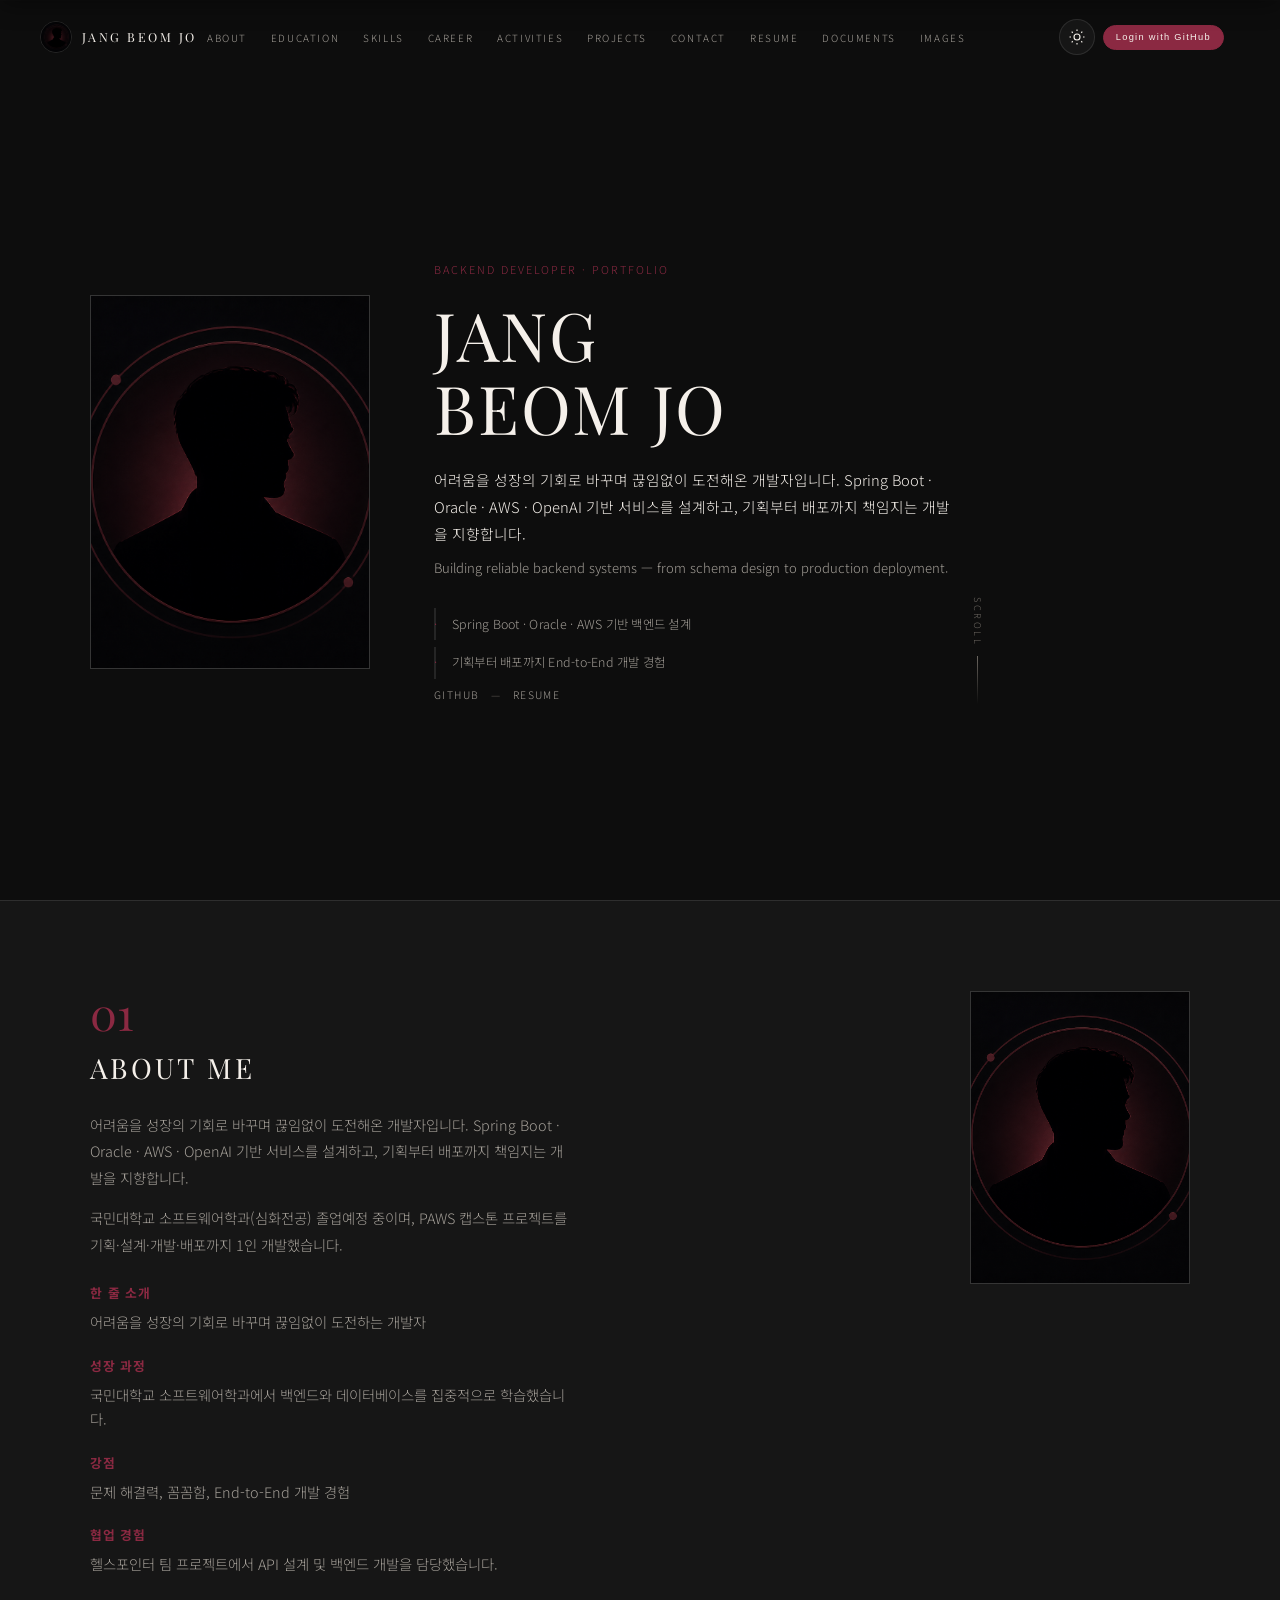
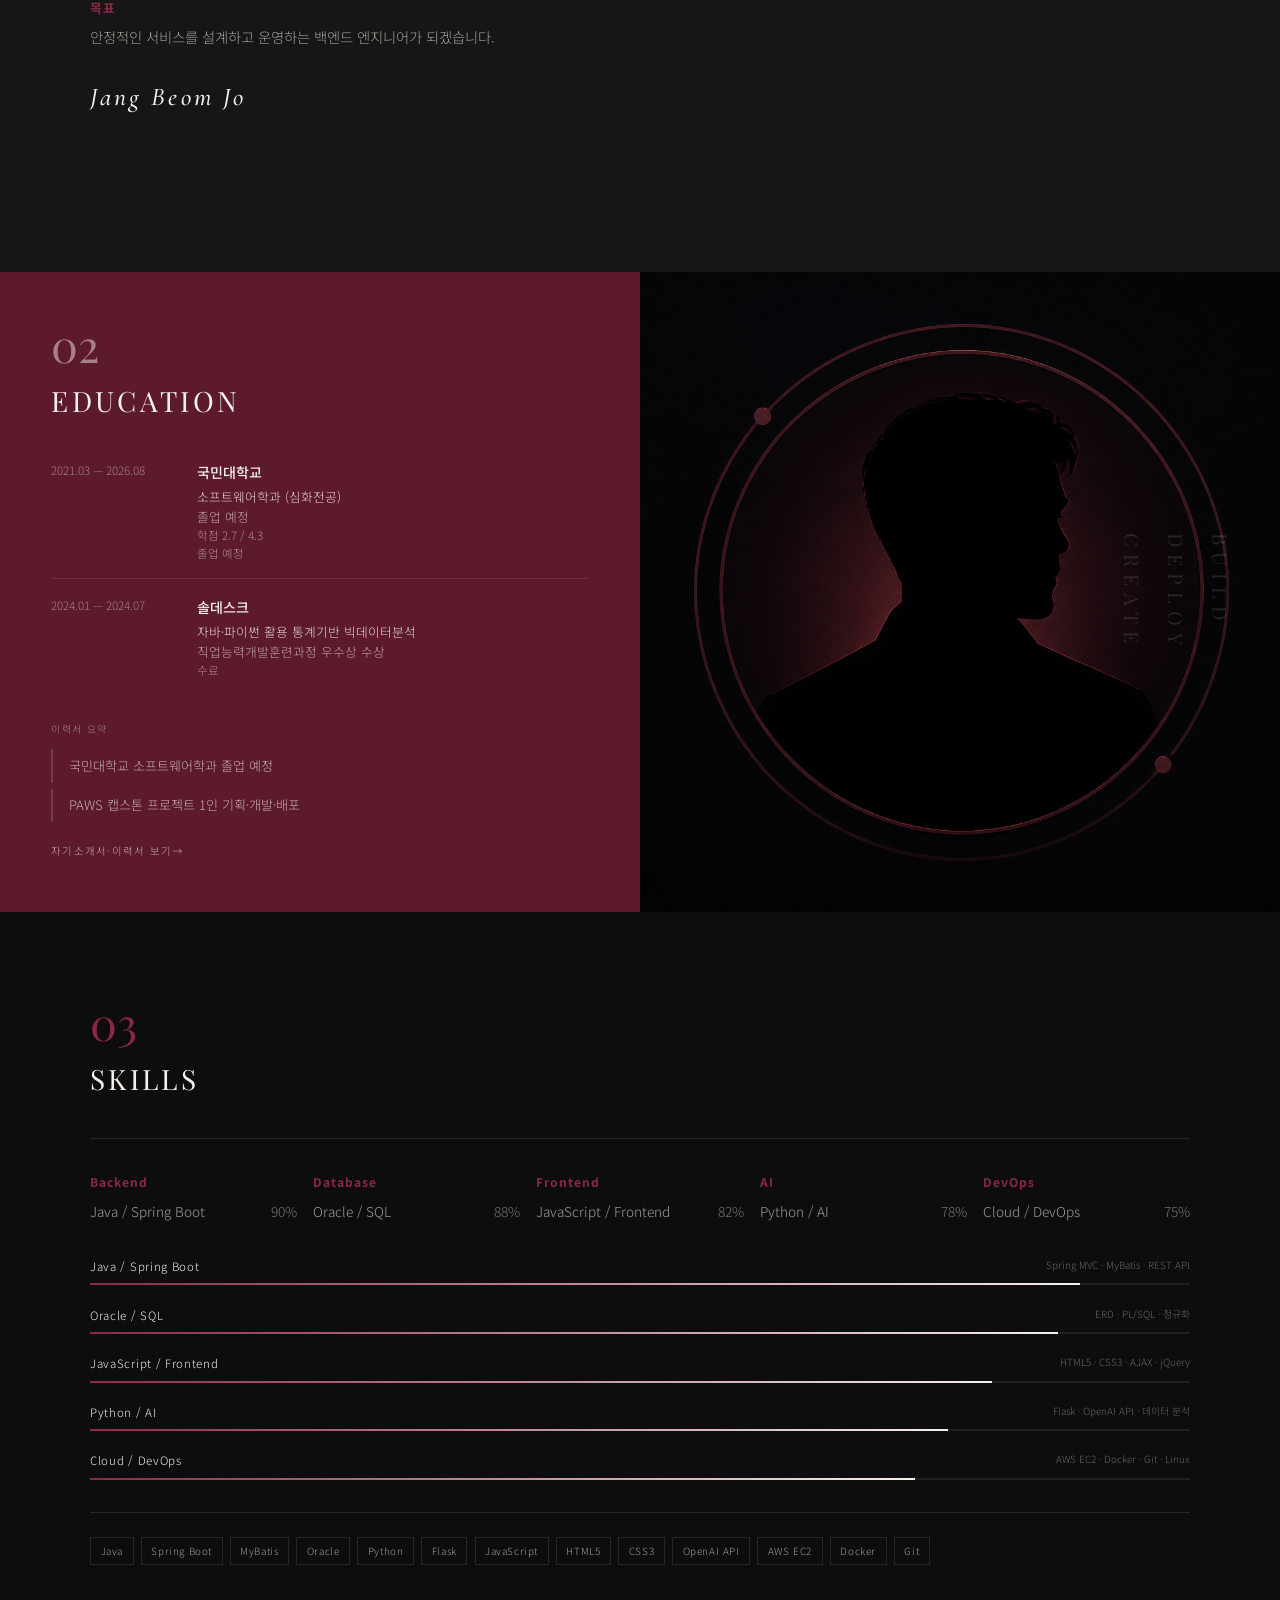
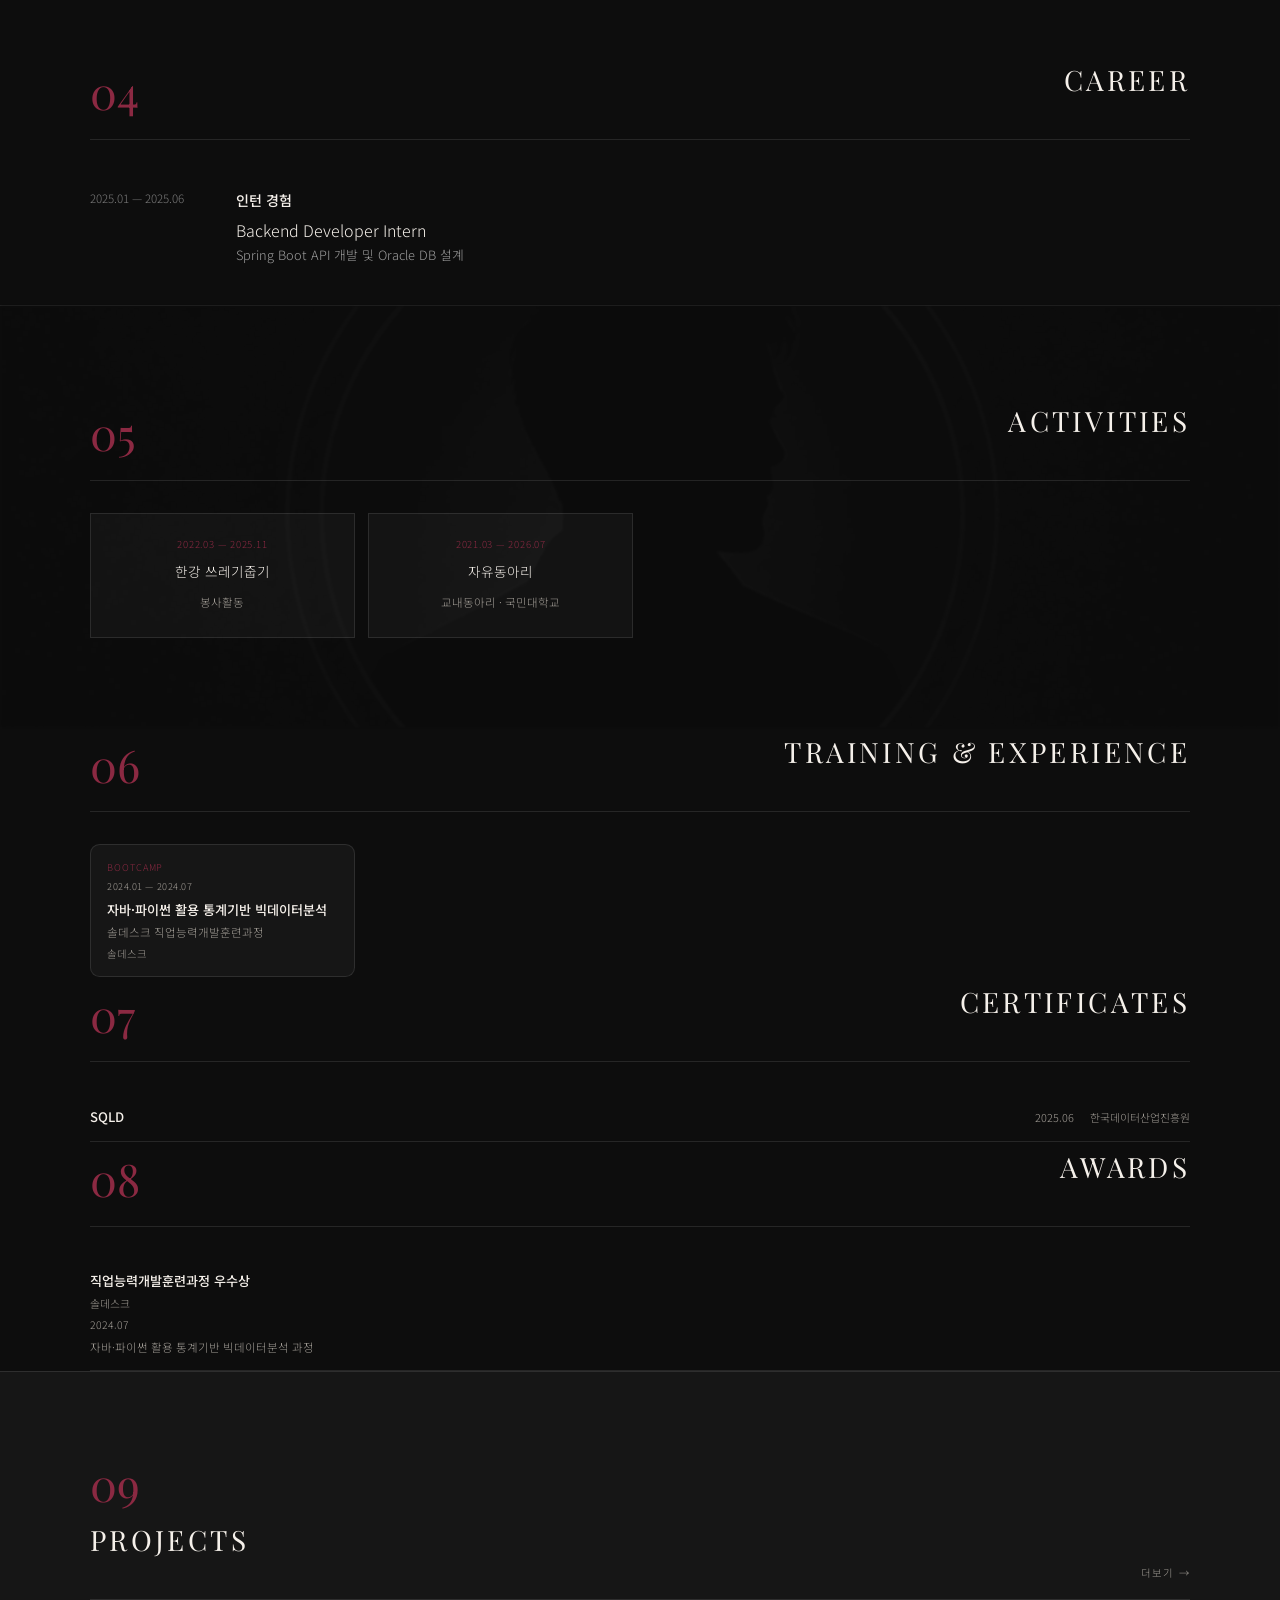
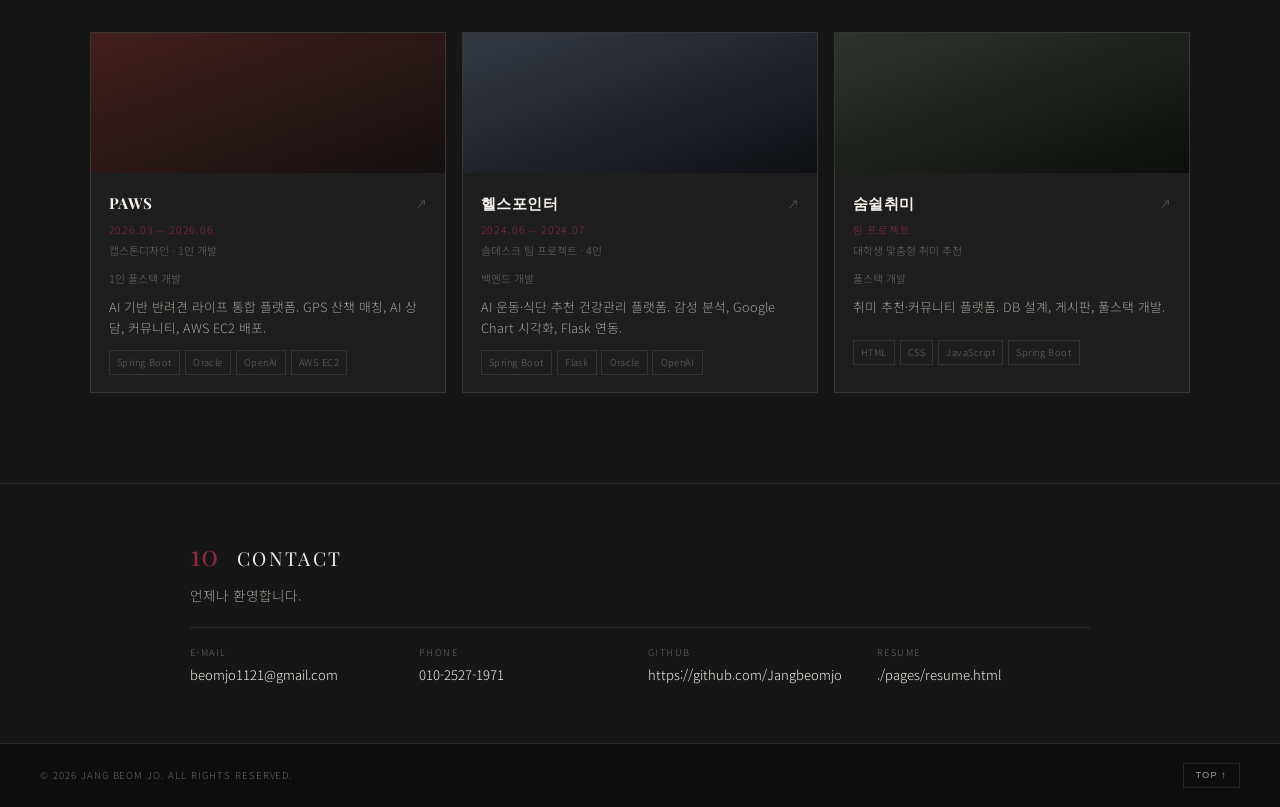
==== index.html @ 3f6c632b "전체적인 스타일 크기 오류 해결" ====
<!DOCTYPE html>
<html lang="ko">
<head>
  <meta charset="UTF-8">
  <meta name="viewport" content="width=device-width, initial-scale=1.0, viewport-fit=cover">
  <title>HOME</title>
  <link rel="preconnect" href="https://fonts.googleapis.com">
  <link rel="preconnect" href="https://fonts.gstatic.com" crossorigin>
  <link href="https://fonts.googleapis.com/css2?family=Cormorant+Garamond:ital@0;1&family=Noto+Sans+KR:wght@300;400;500&family=Playfair+Display:wght@400;600&display=swap" rel="stylesheet">
  <link rel="stylesheet" href="./css/style.css">
  <link rel="stylesheet" href="./css/themes.css">
  <link rel="stylesheet" href="./css/mobile.css">
  <link rel="stylesheet" href="./css/editor.css">
  <link rel="stylesheet" href="./css/pages.css">
</head>
<body>

  <header class="site-header" id="header">
    <a href="#home" class="brand">JANG BEOM JO</a>
    <nav class="nav-desktop" id="navDesktop"></nav>
    <div class="header-actions" id="headerActions"></div>
    <button class="nav-toggle" type="button" aria-label="메뉴" aria-expanded="false">
      <span></span><span></span>
    </button>
  </header>

  <nav class="nav-mobile" id="navMobile" aria-hidden="true"></nav>
  <script src="./js/cms/nav.js"></script>

  <main>

    <!-- HERO -->
    <section class="hero" id="home">
      <div class="hero-inner container">
        <div class="hero-portrait reveal">
          <div class="portrait-frame portrait-frame--hero">
            <img src="./assets/profile.png" alt="장범조 프로필">
          </div>
        </div>
        <div class="hero-body">
          <p class="hero-eyebrow reveal">Backend Developer · Portfolio</p>
          <h1 class="hero-name reveal">JANG<br>BEOM JO</h1>
          <p class="hero-tagline-ko reveal" id="heroIntro"></p>
          <p class="hero-tagline-en reveal" id="heroTaglineEn"></p>
          <ul class="detail-lines detail-lines--hero reveal" id="heroIntroLines"></ul>
          <div class="hero-links reveal">
            <a href="https://github.com/Jangbeomjo" target="_blank" rel="noopener">GITHUB</a>
            <span>—</span>
            <a href="./pages/resume.html">RESUME</a>
          </div>
          <div class="hero-scroll reveal" aria-hidden="true">
            <span>SCROLL</span><i></i>
          </div>
        </div>
      </div>
      <div class="hero-mobile-bar reveal" id="heroMobileBar" aria-hidden="true">
        <div class="hero-chips" id="heroChips" aria-label="주요 기술"></div>
        <nav class="hero-quick" id="heroQuickNav" aria-label="빠른 이동">
          <a href="#about">About</a>
          <a href="#projects">Work</a>
          <a href="#contact">Contact</a>
        </nav>
        <button type="button" class="hero-scroll-cue" id="heroScrollCue" aria-label="About 섹션으로 이동">
          <span>Scroll</span>
          <i aria-hidden="true"></i>
        </button>
      </div>
    </section>

    <!-- 01 ABOUT -->
    <section class="section section-about" id="about">
      <div class="container about-grid">
        <div class="about-copy reveal">
          <span class="section-index">01</span>
          <h2 class="section-title">ABOUT ME</h2>
          <p id="aboutText"></p>
          <p id="aboutExtra"></p>
          <div id="aboutSections" class="about-sections"></div>

          <p class="section-crosslink"><a href="./pages/resume.html" class="text-link signature">상세보기</a></p>
          
        </div>
        <div class="about-portrait reveal">
          <div class="portrait-frame portrait-frame--about">
            <img src="./assets/profile.png" alt="">
          </div>
        </div>
      </div>
    </section>

    <!-- 02 EDUCATION -->
    <section class="section section-education" id="education">
      <div class="education-panel reveal">
        <div class="education-panel__bg" data-edit-image="profile.educationPanelBackground" aria-hidden="true"></div>
        <div class="education-panel__content">
          <button type="button" class="education-panel__bg-btn edit-only" data-trigger-edit-image="profile.educationPanelBackground">+ 배경 추가</button>
          <span class="section-index section-index--light">02</span>
          <h2 class="section-title section-title--light">EDUCATION</h2>
          <ul class="timeline-full" id="eduTimeline"></ul>
          <p class="detail-lines__heading detail-lines__heading--light">이력서 요약</p>
          <ul class="detail-lines detail-lines--light" id="resumeLines"></ul>
          <div class="education-resume-links">
            <a class="text-link" href="./pages/resume.html">자기소개서·이력서 보기→</a>
          </div>
        </div>
      </div>
      <div class="education-visual reveal">
        <img class="education-visual__img" src="./assets/profile.png" alt="">
        <p class="education-visual__deco" aria-hidden="true">BUILD<br>DEPLOY<br>CREATE</p>
      </div>
    </section>

    <!-- 03 SKILLS -->
    <section class="section section-skills" id="skills">
      <div class="container">
        <div class="section-head reveal">
          <div>
            <span class="section-index">03</span>
            <h2 class="section-title">SKILLS</h2>
          </div>
        </div>
        <div class="skill-categories reveal" id="skillCategories"></div>
        <div class="skill-bars reveal" id="skillBars"></div>
        <div class="tech-cloud reveal" id="techCloud"></div>
      </div>
    </section>

    <!-- 04 CAREER -->
    <section class="section section-career" id="career">
      <div class="container">
        <div class="section-head reveal">
          <span class="section-index">04</span>
          <h2 class="section-title">CAREER</h2>
        </div>
        <ul class="timeline-full" id="careerTimeline"></ul>
      </div>
    </section>

    <!-- 05 ACTIVITIES -->
    <section class="section section-activities" id="activities">
      <div class="section-activities__bg" aria-hidden="true"></div>
      <div class="container">
        <div class="section-head reveal">
          <span class="section-index">05</span>
          <h2 class="section-title">ACTIVITIES</h2>
        </div>
        <div class="activity-grid reveal" id="activityGrid"></div>
      </div>
    </section>

    <!-- 06 TRAINING -->
    <section class="section section-training" id="training">
      <div class="container">
        <div class="section-head reveal">
          <span class="section-index">06</span>
          <h2 class="section-title">TRAINING & EXPERIENCE</h2>
        </div>
        <div class="training-grid reveal" id="trainingGrid"></div>
      </div>
    </section>

    <!-- 07 CERTIFICATES -->
    <section class="section section-certificates" id="certificates">
      <div class="container">
        <div class="section-head reveal">
          <span class="section-index">07</span>
          <h2 class="section-title">CERTIFICATES</h2>
        </div>
        <ul class="cert-list reveal" id="certList"></ul>
      </div>
    </section>

    <!-- 08 AWARDS -->
    <section class="section section-awards" id="awards">
      <div class="container">
        <div class="section-head reveal">
          <span class="section-index">08</span>
          <h2 class="section-title">AWARDS</h2>
        </div>
        <ul class="award-list reveal" id="awardList"></ul>
      </div>
    </section>

    
    <!-- 09 PROJECTS -->
    <section class="section section-projects" id="projects">
      <div class="container">
        <div class="section-head reveal">
          <div>
            <span class="section-index">09</span>
            <h2 class="section-title">PROJECTS</h2>
          </div>
          <a class="text-link" href="./pages/projects.html">더보기 →</a>
        </div>
        <div class="project-grid reveal" id="projectGrid"></div>
      </div>
    </section>

    <!-- 10 CONTACT -->
    <section class="section section-contact" id="contact">
      <div class="container contact-compact reveal">
        <div class="contact-head">
          <span class="section-index">10</span>
          <h2 class="section-title">CONTACT</h2>
        </div>
        <p class="contact-lead">언제나 환영합니다.</p>
        <dl class="contact-row"></dl>
      </div>
    </section>
  </main>

  <footer class="site-footer">
    <p>© 2026 JANG BEOM JO. ALL RIGHTS RESERVED.</p>
    <button type="button" class="top-btn" id="topBtn">TOP ↑</button>
  </footer>

  <div class="skeleton-overlay" id="skeletonOverlay" aria-hidden="true"></div>
  <div class="toast" id="toast" role="status" aria-live="polite"></div>
  <div class="editor-drawer" id="editorDrawer" aria-hidden="true"></div>

  <script src="./js/portfolio-data.js"></script>
  <script src="./js/data-loader.js"></script>
  <script src="./js/cms/documents-access.js"></script>
  <script src="./js/editor/store.js"></script>
  <script src="./js/editor/history.js"></script>
  <script src="./js/editor/autosave.js"></script>
  <script src="./js/editor/draft.js"></script>
  <script src="./js/cms/shared.js"></script>
  <script src="./js/editor/auth.js"></script>
  <script src="./js/editor/github.js"></script>
  <script src="./js/editor/upload.js"></script>
  <script src="./js/editor/ui.js"></script>
  <script src="./js/cms/github-panel.js"></script>
  <script src="./js/cms/header.js"></script>
  <script src="./js/editor/inline-editor.js"></script>
  <script src="./js/seo.js"></script>
  <script src="./js/theme.js"></script>
  <script src="./js/main.js"></script>
</body>
</html>
---- css/style.css ----
/* ===================================================
   장범조 Portfolio — Editorial Dark Theme
   =================================================== */

:root {
  --page-gutter: clamp(1rem, 4.5vw, 1.5rem);
  --black: #050505;
  --surface: #0c0c0c;
  --surface-2: #121212;
  --line: rgba(255, 255, 255, 0.1);
  --line-strong: rgba(255, 255, 255, 0.18);
  --white: #f2efe8;
  --muted: #9a9590;
  --muted-dim: #6b6660;
  --accent: #7a1f1f;
  --accent-deep: #4a1212;
  --serif: "Playfair Display", "Noto Serif KR", serif;
  --sans: "Noto Sans KR", sans-serif;
  --signature: "Cormorant Garamond", serif;
  --container: min(1100px, calc(100% - 2 * var(--page-gutter, 1.5rem)));
  --section-pad: clamp(3.5rem, 7vw, 6rem);
  --ease: cubic-bezier(0.22, 1, 0.36, 1);
  --portrait-w: min(280px, 72vw);
  --portrait-w-sm: min(220px, 55vw);
}

*, *::before, *::after { margin: 0; padding: 0; box-sizing: border-box; }

html { scroll-behavior: smooth; scroll-padding-top: 72px; }

body {
  font-family: var(--sans);
  background: var(--black);
  color: var(--white);
  line-height: 1.75;
  font-weight: 300;
  overflow-x: hidden;
  -webkit-font-smoothing: antialiased;
}

a { color: inherit; text-decoration: none; transition: color 0.25s; }

img {
  display: block;
  width: 100%;
  height: 100%;
  object-fit: cover;
  object-position: top center;
}

/* 업로드·프로필 사진 — 원본 색상 유지 */
.brand__logo,
.header-actions__avatar,
.portrait-frame img,
.education-visual__img,
.image-card img,
.doc-card__thumb img,
.project-screenshot,
.hero-portrait img,
.about-portrait img {
  filter: none;
}

.container { width: var(--container); margin-inline: auto; }

/* ── Header ── */
.site-header {
  position: fixed;
  inset: 0 0 auto;
  z-index: 100;
  display: flex;
  align-items: center;
  justify-content: space-between;
  padding: 1.2rem clamp(1.2rem, 4vw, 2.5rem);
  transition: background 0.35s, border-color 0.35s;
  gap: 0.65rem;
}

.site-header .brand,
.site-header .nav-toggle {
  position: relative;
  z-index: 2;
  flex-shrink: 0;
}

.nav-desktop a,
.site-header .brand {
  pointer-events: auto;
}

.site-header.is-scrolled {
  background: rgba(5, 5, 5, 0.92);
  backdrop-filter: blur(12px);
  border-bottom: 1px solid var(--line);
}

.brand {
  font-family: var(--serif);
  font-size: 0.78rem;
  letter-spacing: 0.2em;
  display: inline-flex;
  align-items: center;
  gap: 0.6rem;
}

.brand__logo {
  width: 32px;
  height: 32px;
  border-radius: 50%;
  object-fit: cover;
  border: 1px solid var(--line);
}

.header-actions {
  display: flex;
  align-items: center;
  gap: 0.5rem;
  margin-left: auto;
  margin-right: 1rem;
}

.header-actions__btn,
.header-actions__user {
  display: inline-flex;
  align-items: center;
  gap: 0.45rem;
  padding: 0.4rem 0.75rem;
  font-size: 0.58rem;
  letter-spacing: 0.14em;
  color: var(--muted);
  background: rgba(255, 255, 255, 0.04);
  border: 1px solid var(--line);
  border-radius: 999px;
  cursor: pointer;
}

.header-actions__btn:hover,
.header-actions__user:hover {
  color: var(--white);
  border-color: var(--accent);
}

.header-actions__btn--primary {
  color: var(--white);
  background: var(--accent);
  border-color: var(--accent);
}

.header-actions__btn--ghost {
  background: transparent;
}

.header-actions__avatar {
  width: 24px;
  height: 24px;
  border-radius: 50%;
  object-fit: cover;
  border: 1px solid var(--line);
}

.nav-desktop { display: flex; gap: clamp(0.7rem, 2vw, 1.5rem); }

.nav-desktop a {
  font-size: 0.62rem;
  letter-spacing: 0.16em;
  color: var(--muted);
  position: relative;
}

.nav-desktop a.is-active,
.nav-desktop a:hover { color: var(--white); }

.nav-desktop a.is-active::after {
  content: "";
  position: absolute;
  left: 0;
  bottom: -4px;
  width: 100%;
  height: 1px;
  background: var(--accent);
}

.nav-toggle {
  display: none;
  flex-direction: column;
  gap: 6px;
  background: none;
  border: none;
  cursor: pointer;
  padding: 8px;
  min-width: 44px;
  min-height: 44px;
  align-items: center;
  justify-content: center;
}

header.menu-open {
  z-index: 106;
}

.nav-toggle span { display: block; width: 22px; height: 1px; background: var(--white); transition: transform 0.3s; }

.nav-mobile {
  position: fixed;
  inset: 0;
  z-index: 10100;
  background: rgba(5, 5, 5, 0.98);
  display: flex;
  flex-direction: column;
  align-items: stretch;
  justify-content: flex-start;
  gap: 0;
  padding: calc(4.5rem + env(safe-area-inset-top, 0px)) var(--page-gutter, 1rem) calc(2rem + env(safe-area-inset-bottom, 0px));
  overflow-y: auto;
  -webkit-overflow-scrolling: touch;
  opacity: 0;
  visibility: hidden;
  pointer-events: none;
  transition: opacity 0.25s, visibility 0.25s;
}

.nav-mobile a {
  display: block;
  width: 100%;
  padding: 0.85rem 0.25rem;
  font-family: var(--serif);
  font-size: 1rem;
  letter-spacing: 0.08em;
  color: var(--white);
  text-align: center;
  border-bottom: 1px solid var(--line);
  -webkit-tap-highlight-color: rgba(122, 31, 31, 0.3);
}

.nav-mobile a:active {
  color: var(--accent);
  background: rgba(255, 255, 255, 0.04);
}

.nav-mobile a:hover { color: var(--accent); }

.nav-mobile.is-open,
header.menu-open ~ .nav-mobile,
body.nav-open .nav-mobile {
  opacity: 1;
  visibility: visible;
  pointer-events: auto;
}

.nav-mobile-actions {
  display: flex;
  flex-direction: column;
  align-items: stretch;
  gap: 0.65rem;
  margin-top: 1.25rem;
  padding-top: 1.25rem;
  border-top: 1px solid var(--line);
  width: 100%;
}

.nav-mobile-actions .header-actions__btn,
.nav-mobile-actions .header-actions__user {
  width: 100%;
  justify-content: center;
  padding: 0.65rem 1rem;
  font-size: 0.72rem;
}

.editor-drawer {
  position: fixed;
  inset: 0;
  z-index: 260;
  display: flex;
  justify-content: flex-end;
  pointer-events: none;
  opacity: 0;
  transition: opacity 0.25s ease;
}

.editor-drawer.is-open {
  opacity: 1;
  pointer-events: auto;
}

.editor-drawer__panel {
  width: min(440px, 100%);
  height: 100%;
  background: rgba(12, 12, 12, 0.97);
  border-left: 1px solid var(--line);
  backdrop-filter: blur(22px);
  display: flex;
  flex-direction: column;
  transform: translateX(100%);
  transition: transform 0.3s var(--ease);
}

.editor-drawer.is-open .editor-drawer__panel {
  transform: translateX(0);
}

.editor-drawer__head,
.editor-drawer__foot {
  display: flex;
  justify-content: space-between;
  align-items: center;
  padding: 1rem 1.1rem;
  border-bottom: 1px solid var(--line);
}

.editor-drawer__foot {
  border-top: 1px solid var(--line);
  border-bottom: none;
  margin-top: auto;
}

.editor-drawer__body {
  flex: 1;
  overflow-y: auto;
  padding: 1rem 1.1rem 1.4rem;
}

.editor-drawer__section {
  border: 1px solid var(--line);
  border-radius: 12px;
  padding: 0.8rem;
  margin-bottom: 0.8rem;
  background: rgba(255, 255, 255, 0.025);
}

.editor-drawer__section h4 {
  font-size: 0.72rem;
  letter-spacing: 0.16em;
  color: var(--accent);
  margin-bottom: 0.7rem;
  text-transform: uppercase;
}

.editor-drawer__field {
  display: flex;
  flex-direction: column;
  gap: 0.3rem;
  margin-bottom: 0.7rem;
  font-size: 0.68rem;
  letter-spacing: 0.06em;
  color: var(--muted);
  text-transform: uppercase;
}

.editor-drawer__field input,
.editor-drawer__field textarea,
.editor-drawer__field select {
  width: 100%;
  padding: 0.6rem 0.7rem;
  background: rgba(0, 0, 0, 0.35);
  border: 1px solid var(--line);
  border-radius: 6px;
  color: var(--white);
  font-family: inherit;
  font-size: 0.82rem;
}

.editor-drawer__list {
  display: flex;
  flex-direction: column;
  gap: 0.5rem;
}

.editor-drawer__row {
  display: flex;
  align-items: center;
  gap: 0.4rem;
}

.editor-drawer__row input {
  flex: 1;
}

.editor-drawer__btn,
.editor-drawer__ghost {
  padding: 0.45rem 0.7rem;
  font-size: 0.64rem;
  letter-spacing: 0.1em;
  border: 1px solid var(--line);
  border-radius: 6px;
  background: transparent;
  color: var(--white);
  cursor: pointer;
}

.editor-drawer__btn:hover,
.editor-drawer__ghost:hover {
  border-color: var(--accent);
}

.editor-drawer__btn--primary {
  background: var(--accent);
  border-color: var(--accent);
}

.editor-drawer__dropzone {
  border: 1px dashed var(--accent);
  border-radius: 8px;
  padding: 0.9rem;
  text-align: center;
  color: var(--muted);
  cursor: pointer;
  margin-bottom: 0.6rem;
}

.editor-drawer__dropzone.is-dragover {
  background: rgba(122, 31, 31, 0.12);
}

.editor-drawer__media-list {
  display: flex;
  flex-direction: column;
  gap: 0.5rem;
  margin-bottom: 0.7rem;
}

.editor-drawer__media-item {
  display: flex;
  align-items: center;
  gap: 0.6rem;
  padding: 0.5rem;
  border: 1px solid var(--line);
  border-radius: 8px;
  background: rgba(255, 255, 255, 0.03);
}

.editor-drawer__media-item img {
  width: 44px;
  height: 44px;
  border-radius: 6px;
  object-fit: cover;
  filter: none;
}

.editor-drawer__media-item strong {
  display: block;
  font-size: 0.72rem;
  color: var(--white);
}

.editor-drawer__media-item span {
  display: block;
  font-size: 0.62rem;
  color: var(--muted);
}

@media (max-width: 900px) {
  .header-actions {
    margin-right: 0.5rem;
  }
}

@media (max-width: 960px) {
  .nav-desktop { display: none; }
  .nav-toggle { display: flex; }
  .site-header {
    padding: 0.85rem clamp(0.85rem, 3vw, 1.25rem);
    gap: 0.5rem;
  }
}

.menu-open .nav-toggle span:first-child { transform: translateY(3.5px) rotate(45deg); }
.menu-open .nav-toggle span:last-child { transform: translateY(-3.5px) rotate(-45deg); }

/* ── Portrait frames (controlled size) ── */
.portrait-frame {
  position: relative;
  overflow: hidden;
  background: var(--surface-2);
  border: 1px solid var(--line);
}

.portrait-frame--hero {
  width: var(--portrait-w);
  aspect-ratio: 3 / 4;
  max-height: min(68vh, 480px);
}

.portrait-frame--about {
  width: var(--portrait-w-sm);
  aspect-ratio: 3 / 4;
  margin-left: auto;
}

/* ── Hero ── */
.hero {
  min-height: 100vh;
  display: flex;
  align-items: center;
  padding: clamp(5rem, 10vw, 7rem) 0 clamp(2rem, 4vw, 3rem);
}

.hero-inner {
  display: grid;
  grid-template-columns: auto 1fr;
  align-items: center;
  gap: clamp(2rem, 5vw, 4.5rem);
}

.hero-body {
  position: relative;
  max-width: 520px;
}

.hero-eyebrow {
  font-size: 0.68rem;
  letter-spacing: 0.18em;
  color: var(--accent);
  text-transform: uppercase;
  margin-bottom: 1.2rem;
}

.hero-name {
  font-family: var(--serif);
  font-size: clamp(2.4rem, 5.5vw, 4.2rem);
  font-weight: 400;
  line-height: 1.08;
  letter-spacing: 0.03em;
  margin-bottom: 1.4rem;
}

.hero-tagline-ko {
  font-size: 0.92rem;
  color: var(--white);
  line-height: 1.85;
  margin-bottom: 0.5rem;
}

.hero-tagline-en {
  font-size: 0.82rem;
  color: var(--muted);
  line-height: 1.8;
  margin-bottom: 1.8rem;
}

.hero-links {
  display: flex;
  align-items: center;
  gap: 0.7rem;
  font-size: 0.65rem;
  letter-spacing: 0.14em;
  color: var(--muted);
}

.hero-links a:hover { color: var(--white); }
.hero-links span { color: var(--muted-dim); }

.hero-scroll {
  position: absolute;
  right: -2rem;
  bottom: 0;
  display: flex;
  flex-direction: column;
  align-items: center;
  gap: 0.6rem;
}

.hero-scroll span {
  writing-mode: vertical-rl;
  font-size: 0.58rem;
  letter-spacing: 0.28em;
  color: var(--muted-dim);
}

.hero-scroll i {
  display: block;
  width: 1px;
  height: 48px;
  background: linear-gradient(to bottom, var(--muted-dim), transparent);
  animation: scrollPulse 2s ease-in-out infinite;
}

/* 모바일 Hero 전용 — 데스크톱 숨김 */
.hero-mobile-bar {
  display: none;
}

@keyframes scrollPulse {
  0%, 100% { opacity: 0.35; }
  50% { opacity: 1; }
}

/* ── Sections shared ── */
.section { position: relative; }

.section-index {
  display: block;
  font-family: var(--serif);
  font-size: clamp(2rem, 3.5vw, 3rem);
  color: var(--accent);
  line-height: 1;
  margin-bottom: 0.5rem;
}

.section-index--light { color: rgba(255, 255, 255, 0.45); }

.section-title {
  font-family: var(--serif);
  font-size: clamp(1.3rem, 2.5vw, 1.75rem);
  font-weight: 400;
  letter-spacing: 0.12em;
  margin-bottom: 1.2rem;
}

.section-title--light { color: var(--white); }

.section-head {
  display: flex;
  justify-content: space-between;
  align-items: flex-end;
  margin-bottom: 2rem;
  padding-bottom: 1rem;
  border-bottom: 1px solid var(--line);
}

.text-link {
  font-size: 0.65rem;
  letter-spacing: 0.12em;
  color: var(--muted);
  transition: color 0.25s;
}

.text-link:hover { color: var(--white); }

.reveal {
  opacity: 0;
  transform: translateY(24px);
  transition: opacity 0.8s var(--ease), transform 0.8s var(--ease);
}

.reveal.is-visible { opacity: 1; transform: translateY(0); }

/* ── About ── */
.section-about {
  padding: var(--section-pad) 0;
  background: var(--surface);
  border-top: 1px solid var(--line);
}

.about-grid {
  display: grid;
  grid-template-columns: 1fr auto;
  gap: clamp(2rem, 4vw, 3.5rem);
  align-items: start;
  margin-bottom: clamp(2rem, 4vw, 3rem);
}

.about-copy p {
  color: var(--muted);
  font-size: 0.9rem;
  margin-bottom: 0.85rem;
  max-width: 480px;
  line-height: 1.85;
}

.signature {
  font-family: var(--signature);
  font-style: italic;
  font-size: 1.6rem;
  color: var(--white) !important;
  margin-top: 1.2rem !important;
}

.about-meta {
  display: grid;
  grid-template-columns: 1fr 1fr;
  gap: clamp(1.5rem, 3vw, 3rem);
  padding-top: 2rem;
  border-top: 1px solid var(--line);
}

.meta-block h3 {
  font-size: 0.65rem;
  letter-spacing: 0.18em;
  color: var(--muted-dim);
  margin-bottom: 1.2rem;
}

.timeline-compact { list-style: none; }

.timeline-compact time {
  display: block;
  font-size: 0.72rem;
  color: var(--muted-dim);
  margin-bottom: 0.2rem;
}

.timeline-compact p {
  font-size: 0.88rem;
  color: var(--white);
  margin-bottom: 0.8rem;
}

.stack-lines p {
  display: flex;
  gap: 1rem;
  font-size: 0.82rem;
  color: var(--muted);
  padding: 0.55rem 0;
  border-bottom: 1px solid var(--line);
}

.stack-lines p span {
  flex: 0 0 72px;
  font-size: 0.65rem;
  letter-spacing: 0.1em;
  color: var(--white);
}

/* ── Skills ── */
.section-skills {
  padding: var(--section-pad) 0;
  background: var(--black);
}

.skill-bar { margin-bottom: 1.2rem; }

.skill-bar__label {
  display: flex;
  justify-content: space-between;
  margin-bottom: 0.45rem;
  font-size: 0.72rem;
}

.skill-bar__label span:first-child { color: var(--white); letter-spacing: 0.06em; }
.skill-bar__label span:last-child { color: var(--muted-dim); font-size: 0.62rem; }

.skill-bar__track {
  height: 2px;
  background: rgba(255, 255, 255, 0.08);
}

.skill-bar__fill {
  height: 100%;
  width: 0;
  background: linear-gradient(to right, var(--accent), var(--white));
  transition: width 1.1s var(--ease);
}

.reveal.is-visible .skill-bar__fill { width: var(--w); }

.tech-cloud {
  display: flex;
  flex-wrap: wrap;
  gap: 0.45rem;
  margin-top: 2rem;
  padding-top: 1.5rem;
  border-top: 1px solid var(--line);
}

.tech-tag {
  font-size: 0.62rem;
  letter-spacing: 0.06em;
  padding: 0.3rem 0.6rem;
  border: 1px solid var(--line);
  color: var(--muted);
}

/* ── Education ── */
.section-education {
  display: grid;
  grid-template-columns: 1fr 1fr;
  min-height: 380px;
}

.education-panel {
  position: relative;
  overflow: hidden;
  background: var(--accent-deep);
  display: flex;
  flex-direction: column;
  justify-content: center;
}

.education-panel__bg {
  position: absolute;
  inset: 0;
  z-index: 0;
  background-color: var(--accent-deep);
  background-size: cover;
  background-position: center;
  background-repeat: no-repeat;
}

.education-panel__content {
  position: relative;
  z-index: 1;
  padding: clamp(2rem, 4vw, 3.5rem);
}

.education-panel__bg-btn {
  position: absolute;
  top: 1rem;
  right: 1rem;
  z-index: 2;
  padding: 0.45rem 0.75rem;
  border: 1px solid rgba(255, 255, 255, 0.35);
  background: rgba(0, 0, 0, 0.35);
  color: rgba(255, 255, 255, 0.9);
  font-size: 0.62rem;
  letter-spacing: 0.08em;
  cursor: pointer;
  transition: background 0.25s, border-color 0.25s;
}

.education-panel__bg-btn:hover {
  background: rgba(0, 0, 0, 0.55);
  border-color: rgba(255, 255, 255, 0.55);
}

.timeline-full { list-style: none; margin-bottom: 1.5rem; }

.timeline-full li {
  display: grid;
  grid-template-columns: 130px 1fr;
  gap: 1rem;
  padding: 1rem 0;
  border-bottom: 1px solid rgba(255, 255, 255, 0.1);
}

.timeline-full li:last-child { border-bottom: none; }

.timeline-full time {
  font-size: 0.72rem;
  color: rgba(255, 255, 255, 0.45);
}

.timeline-full strong {
  display: block;
  font-weight: 500;
  font-size: 0.88rem;
  margin-bottom: 0.2rem;
}

.timeline-full span[data-edit-field="major"],
.timeline-full span[data-edit-field="minor"] {
  display: block;
  font-size: 0.8rem;
  line-height: 1.45;
  color: rgba(255, 255, 255, 0.82);
}

.timeline-full small {
  display: block;
  font-size: 0.72rem;
  color: rgba(255, 255, 255, 0.5);
  line-height: 1.5;
}

.timeline-full p {
  font-size: 0.8rem;
  color: rgba(255, 255, 255, 0.6);
  line-height: 1.65;
}

.education-panel .text-link { color: rgba(255, 255, 255, 0.65); }
.education-panel .text-link:hover { color: var(--white); }

.education-resume-links {
  display: flex;
  flex-wrap: wrap;
  gap: 1.25rem;
  margin-top: 1.25rem;
}

.section-crosslink {
  margin-top: 1rem;
  font-size: 0.85rem;
  color: var(--muted);
}

.section-crosslink a {
  color: var(--accent);
  font-weight: 500;
}

.education-visual {
  position: relative;
  overflow: hidden;
  min-height: 280px;
  height: 100%;
  background: var(--black);
}

.education-visual__img {
  display: block;
  width: 100%;
  height: 100%;
  min-height: 280px;
  object-fit: cover;
  object-position: center;
}

.education-visual__deco {
  position: absolute;
  right: clamp(1.2rem, 3vw, 2.5rem);
  top: 50%;
  transform: translateY(-50%);
  z-index: 1;
  writing-mode: vertical-rl;
  font-family: var(--serif);
  font-size: clamp(0.9rem, 1.8vw, 1.25rem);
  letter-spacing: 0.35em;
  color: rgba(255, 255, 255, 0.12);
  line-height: 2.2;
  user-select: none;
}

/* ── Projects ── */
.section-projects {
  padding: var(--section-pad) 0;
  background: var(--surface);
  border-top: 1px solid var(--line);
}

.project-grid {
  display: grid;
  grid-template-columns: repeat(3, 1fr);
  gap: 1rem;
}

.project-card {
  border: 1px solid var(--line);
  background: var(--surface-2);
  cursor: pointer;
  transition: transform 0.35s var(--ease), border-color 0.35s;
}

.project-card:hover {
  transform: translateY(-4px);
  border-color: var(--line-strong);
}

.project-card__thumb { height: 140px; }

.project-card__thumb--paws {
  background: linear-gradient(160deg, rgba(122, 31, 31, 0.4), #141010);
}

.project-card__thumb--health {
  background: linear-gradient(160deg, rgba(80, 90, 110, 0.45), #0e1014);
}

.project-card__thumb--hobby {
  background: linear-gradient(160deg, rgba(70, 85, 65, 0.4), #0c0e0b);
}

.project-card__body { padding: 1.1rem; }

.project-card__meta {
  display: flex;
  justify-content: space-between;
  align-items: baseline;
  margin-bottom: 0.25rem;
}

.project-card__meta h3 {
  font-family: var(--serif);
  font-size: 0.95rem;
  letter-spacing: 0.04em;
}

.project-card__gh {
  font-size: 0.75rem;
  color: var(--muted-dim);
}

.project-card__gh:hover { color: var(--white); }

.project-card__body time {
  display: block;
  font-size: 0.65rem;
  color: var(--accent);
  letter-spacing: 0.08em;
  margin-bottom: 0.15rem;
}

.project-card__body small {
  display: block;
  font-size: 0.68rem;
  color: var(--muted-dim);
  margin-bottom: 0.5rem;
}

.project-card__body p {
  font-size: 0.8rem;
  color: var(--muted);
  line-height: 1.7;
  min-height: 2.6em;
  margin-bottom: 0.7rem;
}

.project-card__tags { display: flex; flex-wrap: wrap; gap: 0.3rem; }

.project-card__tags span {
  font-size: 0.58rem;
  letter-spacing: 0.05em;
  padding: 0.2rem 0.45rem;
  border: 1px solid var(--line);
  color: var(--muted-dim);
}

/* ── Activities ── */
.section-activities {
  padding: var(--section-pad) 0;
  position: relative;
  border-top: 1px solid var(--line);
}

.section-activities__bg {
  position: absolute;
  inset: 0;
  background-size: cover;
  background-position: center;
  background-repeat: no-repeat;
  filter: grayscale(100%) blur(1px);
  z-index: 0;
}

.section-activities .container { position: relative; z-index: 1; }

.activity-grid {
  display: grid;
  grid-template-columns: repeat(4, 1fr);
  gap: 0.85rem;
}

.activity-card {
  text-align: center;
  padding: 1.4rem 0.8rem;
  border: 1px solid var(--line);
  background: rgba(255, 255, 255, 0.03);
  transition: background 0.3s;
}

.activity-card:hover { background: rgba(255, 255, 255, 0.06); }

.activity-card time {
  display: block;
  font-size: 0.6rem;
  color: var(--accent);
  letter-spacing: 0.08em;
  margin-bottom: 0.5rem;
}

.activity-card p {
  font-size: 0.85rem;
  line-height: 1.55;
  margin-bottom: 0.25rem;
}

.activity-card small {
  font-size: 0.72rem;
  color: var(--muted);
}

/* ── Contact (compact) ── */
.section-contact {
  padding: clamp(2.5rem, 5vw, 3.5rem) 0;
  background: var(--surface);
  border-top: 1px solid var(--line);
}

.contact-compact {
  max-width: 900px;
}

.contact-head {
  display: flex;
  align-items: baseline;
  gap: 1.2rem;
  margin-bottom: 0.5rem;
}

.contact-head .section-index { margin-bottom: 0; font-size: 1.8rem; }
.contact-head .section-title { margin-bottom: 0; font-size: 1.2rem; }

.contact-lead {
  font-size: 0.85rem;
  color: var(--muted);
  margin-bottom: 1.2rem;
}

.contact-row {
  display: grid;
  grid-template-columns: repeat(4, 1fr);
  gap: 1rem;
  padding-top: 1rem;
  border-top: 1px solid var(--line);
}

.edit-mode .contact-row {
  grid-template-columns: repeat(3, 1fr);
}

.contact-link-field {
  display: inline-block;
  min-width: 6rem;
  min-height: 1.2em;
  word-break: break-all;
}

.edit-mode .contact-link-field:empty::before,
.edit-mode .contact-link-field[data-placeholder]:not(:focus):empty::before {
  content: attr(data-placeholder);
  color: var(--muted);
  opacity: 0.6;
}

.contact-row dt {
  font-size: 0.58rem;
  letter-spacing: 0.16em;
  color: var(--muted-dim);
  margin-bottom: 0.25rem;
}

.contact-row dd { font-size: 0.82rem; }

.copy-btn {
  background: none;
  border: none;
  color: var(--white);
  font-family: inherit;
  font-size: inherit;
  cursor: pointer;
  padding: 0;
  text-align: left;
}

.copy-btn:hover,
.contact-row a:hover { color: var(--accent); }

/* ── Footer & toast ── */
.site-footer {
  display: flex;
  justify-content: space-between;
  align-items: center;
  padding: 1.2rem clamp(1.2rem, 4vw, 2.5rem);
  border-top: 1px solid var(--line);
  font-size: 0.6rem;
  letter-spacing: 0.1em;
  color: var(--muted-dim);
}

.top-btn {
  background: none;
  border: 1px solid var(--line);
  color: var(--muted);
  font-size: 0.58rem;
  letter-spacing: 0.12em;
  padding: 0.4rem 0.75rem;
  cursor: pointer;
  transition: color 0.25s, border-color 0.25s;
}

.top-btn:hover { color: var(--white); border-color: var(--line-strong); }

.toast {
  position: fixed;
  bottom: 1.5rem;
  left: 50%;
  transform: translateX(-50%) translateY(16px);
  background: var(--surface-2);
  border: 1px solid var(--line-strong);
  color: var(--white);
  font-size: 0.72rem;
  padding: 0.5rem 1rem;
  opacity: 0;
  pointer-events: none;
  transition: opacity 0.3s, transform 0.3s;
  z-index: 200;
}

.toast.is-show {
  opacity: 1;
  transform: translateX(-50%) translateY(0);
}

/* ── Tablet ── */
@media (max-width: 960px) {
  .hero-scroll { display: none; }

  /* ABOUT — 모바일/태블릿 왼쪽 정렬 */
  .about-grid {
    grid-template-columns: 1fr;
    justify-items: start;
    text-align: left;
    gap: 0;
    margin-bottom: 0;
  }

  .about-copy,
  .about-meta,
  .about-sections,
  .detail-lines,
  .detail-lines__heading,
  .section-crosslink {
    text-align: left;
    width: 100%;
  }

  .about-copy p { max-width: 100%; }
  .portrait-frame--about { margin-inline: 0; }
  .about-portrait { justify-self: start; }

  .about-meta { grid-template-columns: 1fr; }

  .section-education { grid-template-columns: 1fr; min-height: 0; }
  .education-visual { min-height: 0; }

  .project-grid { grid-template-columns: 1fr 1fr; }
  .activity-grid { grid-template-columns: 1fr 1fr; }

  .contact-row { grid-template-columns: 1fr 1fr; }
}

/* ── Mobile — smaller typography ── */
@media (max-width: 640px) {
  .about-section-block,
  .about-section-block p,
  .signature {
    text-align: left;
  }

  :root {
    --section-pad: 2.5rem;
    --portrait-w: min(200px, 58vw);
    --portrait-w-sm: min(160px, 45vw);
  }

  .nav-desktop { display: none; }
  .nav-toggle { display: flex; }

  .brand { font-size: 0.65rem; }

  .timeline-full li { grid-template-columns: 1fr; gap: 0.25rem; padding: 0.8rem 0; }

  .education-visual__deco { font-size: 0.75rem; letter-spacing: 0.2em; }

  .project-grid,
  .activity-grid { grid-template-columns: 1fr; }

  .contact-row { grid-template-columns: 1fr; gap: 0.7rem; }

  .section-head { flex-direction: column; align-items: flex-start; gap: 0.5rem; }

  .site-footer {
    flex-direction: column;
    gap: 0.6rem;
  }

  .header-actions__btn,
  .header-actions__user {
    padding: 0.28rem 0.5rem;
    font-size: 0.52rem;
  }

  .nav-mobile-actions .header-actions__btn,
  .nav-mobile-actions .header-actions__user {
    width: auto;
    padding: 0.28rem 0.5rem;
    font-size: 0.48rem;
  }

  .nav-mobile a {
    font-size: 0.62rem;
    padding: 0.32rem 0.15rem;
  }

  .top-btn {
    padding: 0.28rem 0.5rem;
    font-size: 0.52rem;
  }
}

/* ===================================================
   Legacy — pages/*.html (nav-mobile / nav-desktop 제외)
   =================================================== */
nav:not(.nav-mobile):not(.nav-desktop) {
  border-bottom: 1px solid var(--line);
  background: rgba(5, 5, 5, 0.95);
  position: sticky;
  top: 0;
  z-index: 50;
}

.nav-container {
  width: var(--container);
  margin: 0 auto;
  display: flex;
  align-items: center;
  justify-content: space-between;
  padding: 1rem 0;
}

.logo { font-family: var(--serif); letter-spacing: 0.1em; }

.menu { display: flex; gap: 1rem; }
.menu a { font-size: 0.72rem; letter-spacing: 0.08em; color: var(--muted); }
.menu a:hover { color: var(--white); }

.project-detail { width: var(--container); margin: 0 auto 3rem; padding-top: 1rem; }
.project-detail h1 { font-family: var(--serif); margin-bottom: 0.4rem; }
.project-subtitle { color: var(--muted); margin-bottom: 1.5rem; }

.detail-card {
  border: 1px solid var(--line);
  background: var(--surface);
  padding: 1.4rem;
  margin-bottom: 0.8rem;
}

.detail-card h2 {
  font-family: var(--serif);
  font-size: 0.95rem;
  color: var(--accent);
  margin-bottom: 0.7rem;
  letter-spacing: 0.06em;
}

.detail-card ul { list-style: none; }
.detail-card li { color: var(--muted); margin-bottom: 0.4rem; padding-left: 1rem; position: relative; }
.detail-card li::before { content: "—"; position: absolute; left: 0; color: var(--accent); font-size: 0.65rem; }
.detail-card p { color: var(--muted); line-height: 1.8; }

.tech { display: flex; flex-wrap: wrap; gap: 0.4rem; }
.tech span {
  font-size: 0.65rem;
  border: 1px solid var(--line);
  padding: 0.25rem 0.55rem;
  color: var(--muted);
}

.btn {
  display: inline-block;
  margin-right: 0.5rem;
  margin-bottom: 0.5rem;
  padding: 0.6rem 1.1rem;
  border: 1px solid var(--line-strong);
  color: var(--white);
  font-size: 0.72rem;
  letter-spacing: 0.08em;
  transition: background 0.25s;
}

.btn-primary { background: var(--accent-deep); border-color: var(--accent); }
.btn-primary:hover { background: var(--accent); }
---- css/themes.css ----
/* ===================================================
   Theme System
   =================================================== */

:root {
  --header-bg: rgba(13, 13, 13, 0.92);
  --overlay-bg: rgba(13, 13, 13, 0.86);
  --nav-mobile-bg: rgba(13, 13, 13, 0.98);
  --panel-overlay: linear-gradient(rgba(92, 26, 42, 0.82), rgba(92, 26, 42, 0.9));
}

/* ── Theme Switcher ── */
.theme-switcher { position: relative; flex-shrink: 0; }

.theme-switcher__toggle {
  display: inline-flex;
  align-items: center;
  justify-content: center;
  width: 36px;
  height: 36px;
  border: 1px solid var(--line);
  border-radius: 50%;
  background: var(--surface);
  color: var(--white);
  cursor: pointer;
  transition: border-color 0.25s, background 0.25s, transform 0.2s;
}

.theme-switcher__toggle:hover {
  border-color: var(--accent);
  background: var(--surface-2);
}

.theme-switcher__panel {
  position: absolute;
  top: calc(100% + 0.6rem);
  right: 0;
  width: min(340px, calc(100vw - 2rem));
  padding: 1rem;
  background: var(--surface);
  border: 1px solid var(--line-strong);
  border-radius: 0.85rem;
  box-shadow: 0 20px 50px rgba(0, 0, 0, 0.28);
  opacity: 0;
  visibility: hidden;
  transform: translateY(-6px);
  transition: opacity 0.25s, transform 0.25s, visibility 0.25s;
  z-index: 200;
}

.theme-switcher__panel.is-open {
  opacity: 1;
  visibility: visible;
  transform: translateY(0);
}

.theme-switcher__title {
  font-size: 0.62rem;
  letter-spacing: 0.16em;
  color: var(--muted);
  margin-bottom: 0.75rem;
  text-transform: uppercase;
}

.theme-switcher__grid {
  display: grid;
  grid-template-columns: repeat(3, 1fr);
  gap: 0.5rem;
}

.theme-switcher__card {
  display: flex;
  flex-direction: column;
  align-items: flex-start;
  gap: 0.2rem;
  padding: 0.7rem;
  border: 1px solid var(--line);
  border-radius: 0.6rem;
  background: var(--surface-2);
  color: var(--white);
  cursor: pointer;
  text-align: left;
  transition: border-color 0.2s, transform 0.15s, box-shadow 0.2s;
}

.theme-switcher__card:hover {
  border-color: var(--accent);
  transform: translateY(-1px);
}

.theme-switcher__card.is-active {
  border-color: var(--accent);
  box-shadow: 0 0 0 1px var(--accent);
}

.theme-switcher__preview {
  display: block;
  width: 100%;
  height: 28px;
  border-radius: 0.35rem;
  margin-bottom: 0.35rem;
  background: linear-gradient(135deg, var(--card-bg) 55%, var(--card-accent) 55%);
  border: 1px solid rgba(128, 128, 128, 0.2);
}

.theme-switcher__label {
  font-size: 0.72rem;
  font-weight: 500;
  letter-spacing: 0.04em;
}

.theme-switcher__desc {
  font-size: 0.58rem;
  color: var(--muted);
  line-height: 1.3;
}

/* ── Light mode ── */
body.theme-light .site-header.is-scrolled {
  background: var(--header-bg);
  border-bottom-color: var(--line);
}

body.theme-light .nav-mobile {
  background: var(--nav-mobile-bg);
}

body.theme-light .nav-desktop a.is-active,
body.theme-light .nav-desktop a:hover {
  color: var(--accent);
}

body.theme-light .nav-toggle span {
  background: var(--white);
}

body.theme-light .skill-bar__track {
  background: rgba(0, 0, 0, 0.08);
}

body.theme-light .skill-bar__fill {
  background: linear-gradient(to right, var(--accent), var(--accent-deep));
}

body.theme-light .activity-card {
  background: rgba(0, 0, 0, 0.02);
}

body.theme-light .activity-card:hover {
  background: rgba(0, 0, 0, 0.05);
}

body.theme-light .education-panel__bg-btn {
  border-color: rgba(0, 0, 0, 0.15);
  background: rgba(255, 255, 255, 0.82);
  color: #222;
}

body.theme-light .section-about {
  background: var(--surface);
}

body.theme-light .section-skills {
  background: var(--black);
}

body.theme-light .project-card,
body.theme-light .activity-card,
body.theme-light .resume-card,
body.theme-light .doc-card {
  border-color: var(--line);
  background: var(--surface);
}

body.theme-light .theme-switcher__panel {
  box-shadow: 0 20px 50px rgba(0, 0, 0, 0.1);
}

/* ── Preset accents ── */
body.theme-modern .education-panel,
body.theme-ivory .education-panel {
  background: var(--accent-deep);
}

body.theme-ink .skill-bar__fill {
  background: linear-gradient(to right, var(--accent), #A8C0D8);
}

body.theme-rosewood .section-title {
  letter-spacing: 0.05em;
}

body.theme-paper .brand {
  letter-spacing: 0.22em;
}

body.theme-obsidian .section-title {
  letter-spacing: 0.08em;
}

body.theme-obsidian .nav-desktop a.is-active::after {
  background: var(--accent);
}

body.theme-sage .skill-bar__fill {
  background: linear-gradient(to right, var(--accent), #A8C8B0);
}

body.theme-dusk .section-title {
  letter-spacing: 0.06em;
}

body.theme-dusk .skill-bar__fill {
  background: linear-gradient(to right, var(--accent), #B8A8D8);
}

body.theme-sand .brand {
  letter-spacing: 0.18em;
}

body.theme-sand .education-panel {
  background: var(--accent-deep);
}

body.theme-carbon .skill-bar__fill {
  background: linear-gradient(to right, var(--accent), #8AD8D0);
}

body.theme-carbon .section-title {
  letter-spacing: 0.1em;
}

/* ── Flashy presets ── */
body.theme-flashy .section-index {
  text-shadow: 0 0 24px color-mix(in srgb, var(--accent) 45%, transparent);
}

body.theme-flashy .skill-bar__fill {
  box-shadow: 0 0 14px color-mix(in srgb, var(--accent) 50%, transparent);
}

body.theme-flashy .hero-chip {
  border-color: color-mix(in srgb, var(--accent) 55%, var(--line));
  box-shadow: 0 0 10px color-mix(in srgb, var(--accent) 25%, transparent);
}

body.theme-neon .hero::before {
  background:
    radial-gradient(ellipse 85% 55% at 18% 28%, rgba(255, 45, 149, 0.22), transparent 62%),
    radial-gradient(ellipse 65% 45% at 82% 72%, rgba(0, 245, 255, 0.14), transparent 58%);
}

body.theme-neon .skill-bar__fill {
  background: linear-gradient(90deg, #FF2D95, #00F5FF);
}

body.theme-neon .section-title {
  letter-spacing: 0.06em;
}

body.theme-aurora .hero::before {
  background:
    radial-gradient(ellipse 80% 50% at 12% 35%, rgba(0, 245, 160, 0.2), transparent 60%),
    radial-gradient(ellipse 70% 45% at 88% 65%, rgba(255, 110, 199, 0.16), transparent 58%);
}

body.theme-aurora .skill-bar__fill {
  background: linear-gradient(90deg, #00F5A0, #FF6EC7);
}

body.theme-sunset .hero::before {
  background:
    radial-gradient(ellipse 75% 50% at 20% 30%, rgba(255, 107, 53, 0.24), transparent 60%),
    radial-gradient(ellipse 60% 40% at 80% 75%, rgba(255, 45, 149, 0.14), transparent 55%);
}

body.theme-sunset .skill-bar__fill {
  background: linear-gradient(90deg, #FF6B35, #FF2D95);
}

body.theme-electric .hero::before {
  background:
    radial-gradient(ellipse 70% 45% at 25% 25%, rgba(255, 230, 0, 0.18), transparent 58%),
    radial-gradient(ellipse 65% 50% at 75% 70%, rgba(77, 159, 255, 0.2), transparent 60%);
}

body.theme-electric .skill-bar__fill {
  background: linear-gradient(90deg, #FFE600, #4D9FFF);
}

body.theme-prism .hero::before {
  background:
    radial-gradient(ellipse 70% 45% at 15% 30%, rgba(178, 75, 243, 0.2), transparent 58%),
    radial-gradient(ellipse 65% 45% at 85% 65%, rgba(255, 110, 199, 0.18), transparent 58%),
    radial-gradient(ellipse 50% 35% at 50% 90%, rgba(0, 245, 160, 0.1), transparent 50%);
}

body.theme-prism .skill-bar__fill {
  background: linear-gradient(90deg, #B24BF3, #FF6EC7, #00F5A0);
}

body.theme-prism .section-title {
  letter-spacing: 0.07em;
}

/* ── Global surfaces ── */
.site-header.is-scrolled {
  background: var(--header-bg) !important;
}

.nav-mobile {
  background: var(--nav-mobile-bg) !important;
}

@media (max-width: 960px) {
  .theme-switcher__panel {
    position: fixed;
    top: auto;
    bottom: 0;
    left: 0;
    right: 0;
    width: 100%;
    max-width: 100%;
    border-radius: 1rem 1rem 0 0;
    transform: translateY(100%);
    padding: 1.1rem 1rem calc(1.1rem + env(safe-area-inset-bottom));
    z-index: 10105;
  }

  .theme-switcher__panel.is-open {
    transform: translateY(0);
  }

  .theme-switcher__grid {
    max-height: 58vh;
    overflow-y: auto;
    grid-template-columns: repeat(3, 1fr);
    gap: 0.4rem;
  }

  .theme-switcher__card {
    padding: 0.55rem;
  }

  .theme-switcher__label {
    font-size: 0.64rem;
  }

  .theme-switcher__desc {
    font-size: 0.52rem;
  }

  .theme-switcher__preview {
    height: 22px;
    margin-bottom: 0.25rem;
  }
}
---- css/mobile.css ----
/* ===================================================
   모바일 레이아웃 — 여백 · 네비 · overflow
   =================================================== */

:root {
  --page-gutter: clamp(1rem, 4.5vw, 1.5rem);
}

@media (max-width: 960px) {
  :root {
    --container: min(1100px, calc(100% - 2 * var(--page-gutter)));
    --page-gutter: clamp(1rem, 4vw, 1.25rem);
  }

  /* 모바일 헤더 — 테마 버튼만 상단 노출 */
  #headerActions {
    display: flex;
    align-items: center;
    gap: 0.35rem;
    margin-right: 0.2rem;
    margin-left: auto;
  }

  #headerActions > :not(.theme-switcher) {
    display: none !important;
  }

  .site-header .theme-switcher {
    position: relative;
    z-index: 2;
  }

  .nav-mobile-actions {
    flex-direction: row;
    flex-wrap: wrap;
    justify-content: center;
    align-items: center;
    gap: 0.3rem;
    margin-top: 0.55rem;
    padding-top: 0.55rem;
  }

  .nav-mobile-actions .header-actions__btn,
  .nav-mobile-actions .header-actions__user {
    width: auto;
    max-width: 100%;
    justify-content: center;
    padding: 0.32rem 0.58rem;
    font-size: 0.52rem;
    min-height: 0;
  }

  .nav-mobile-actions .header-actions__avatar {
    width: 20px;
    height: 20px;
  }

  .nav-mobile-actions .header-actions__user span {
    max-width: 5.5rem;
    overflow: hidden;
    text-overflow: ellipsis;
    white-space: nowrap;
  }

  .container {
    width: 100%;
    max-width: 100%;
    padding-inline: var(--page-gutter);
    box-sizing: border-box;
  }

  .site-header {
    padding-inline: var(--page-gutter);
    min-height: 56px;
  }

  .brand {
    letter-spacing: 0.1em;
    font-size: 0.68rem;
    max-width: calc(100vw - 108px);
    overflow: hidden;
    text-overflow: ellipsis;
    white-space: nowrap;
  }

  .section-index,
  .section-title,
  .hero-name,
  .about-copy,
  .about-copy p,
  .page-lead,
  .meta-block,
  .stack-lines p,
  .timeline-compact p,
  .detail-lines li {
    overflow-wrap: anywhere;
    word-break: keep-all;
  }

  .resume-grid,
  .documents-grid,
  .training-grid {
    grid-template-columns: 1fr !important;
    gap: 0.6rem;
  }

  .page-action-hub,
  .section-add-hub,
  .doc-dropzone {
    margin-left: 0;
    margin-right: 0;
  }

  .page-action-bar {
    gap: 0.45rem;
  }

  .about-portrait {
    display: none !important;
    height: 0;
    margin: 0;
    padding: 0;
    overflow: hidden;
  }

  .about-grid {
    display: block;
    grid-template-columns: 1fr !important;
    gap: 0;
    margin-bottom: 0;
  }

  .section-about {
    padding-top: 1.85rem;
    padding-bottom: 0.75rem;
  }

  .about-sections {
    margin: 0.65rem 0 0.35rem;
  }

  .section-crosslink {
    margin-top: 0.45rem;
  }

  /* HERO — 모바일 풀스크린 + 사진 왼쪽 · 텍스트 오른쪽 */
  .hero {
    position: relative;
    min-height: 100svh;
    min-height: 100dvh;
    padding: 0;
    display: flex;
    flex-direction: column;
    justify-content: stretch;
    align-items: stretch;
    overflow: hidden;
    isolation: isolate;
  }

  .hero::before {
    content: "";
    position: absolute;
    inset: 0;
    background:
      radial-gradient(ellipse 90% 55% at 15% 25%, color-mix(in srgb, var(--accent) 14%, transparent), transparent 65%),
      radial-gradient(ellipse 70% 45% at 85% 80%, color-mix(in srgb, var(--accent) 8%, transparent), transparent 60%);
    pointer-events: none;
    z-index: 0;
  }

  .hero::after {
    content: "";
    position: absolute;
    left: var(--page-gutter);
    right: var(--page-gutter);
    bottom: calc(5.75rem + env(safe-area-inset-bottom, 0px));
    height: 1px;
    background: linear-gradient(90deg, transparent, var(--line), transparent);
    opacity: 0.65;
    pointer-events: none;
    z-index: 0;
  }

  .hero-inner {
    position: relative;
    z-index: 1;
    flex: 1;
    display: grid;
    grid-template-columns: min(148px, 36vw) 1fr;
    align-items: center;
    align-content: center;
    gap: 1rem 1.1rem;
    justify-items: stretch;
    text-align: left;
    width: 100%;
    max-width: 100%;
    min-height: 0;
    padding: calc(4.5rem + env(safe-area-inset-top, 0px)) var(--page-gutter) 0.5rem;
    box-sizing: border-box;
  }

  .hero-mobile-bar {
    display: flex;
    flex-direction: column;
    align-items: center;
    gap: 0.85rem;
    position: relative;
    z-index: 1;
    padding: 0.65rem var(--page-gutter) calc(1.1rem + env(safe-area-inset-bottom, 0px));
  }

  .hero-chips {
    display: flex;
    flex-wrap: wrap;
    justify-content: center;
    gap: 0.35rem;
    width: 100%;
    max-width: 22rem;
    min-height: 1.35rem;
  }

  .hero-chips:empty {
    display: none;
  }

  .hero-chip {
    padding: 0.28rem 0.55rem;
    border: 1px solid color-mix(in srgb, var(--accent) 35%, var(--line));
    border-radius: 999px;
    font-size: 0.5rem;
    letter-spacing: 0.08em;
    color: var(--muted);
    background: color-mix(in srgb, var(--surface) 82%, transparent);
    backdrop-filter: blur(6px);
    animation: heroChipIn 0.55s var(--ease, ease) both;
  }

  .hero-chip:nth-child(2) { animation-delay: 0.06s; }
  .hero-chip:nth-child(3) { animation-delay: 0.12s; }
  .hero-chip:nth-child(4) { animation-delay: 0.18s; }

  .hero-quick {
    display: flex;
    align-items: center;
    justify-content: center;
    gap: 0.45rem;
    flex-wrap: wrap;
  }

  .hero-quick a {
    padding: 0.38rem 0.75rem;
    border: 1px solid var(--line);
    border-radius: 999px;
    font-size: 0.52rem;
    letter-spacing: 0.12em;
    color: var(--muted);
    background: color-mix(in srgb, var(--surface) 75%, transparent);
    transition: color 0.25s, border-color 0.25s, background 0.25s;
  }

  .hero-quick a:hover,
  .hero-quick a:active {
    color: var(--white);
    border-color: var(--accent);
    background: color-mix(in srgb, var(--accent) 12%, var(--surface));
  }

  .hero-scroll-cue {
    display: flex;
    flex-direction: column;
    align-items: center;
    gap: 0.45rem;
    padding: 0.15rem 0.5rem;
    border: none;
    background: none;
    cursor: pointer;
    color: var(--muted-dim);
  }

  .hero-scroll-cue span {
    font-size: 0.48rem;
    letter-spacing: 0.22em;
    text-transform: uppercase;
  }

  .hero-scroll-cue i {
    display: block;
    width: 1px;
    height: 32px;
    background: linear-gradient(to bottom, var(--accent), transparent);
    animation: scrollPulse 2s ease-in-out infinite;
  }

  .hero.hero--mobile-ready .hero-portrait.reveal {
    animation: heroPartIn 0.65s var(--ease, ease) both 0.05s;
  }

  .hero.hero--mobile-ready .hero-eyebrow.reveal {
    animation: heroPartIn 0.6s var(--ease, ease) both 0.12s;
  }

  .hero.hero--mobile-ready .hero-name.reveal {
    animation: heroPartIn 0.65s var(--ease, ease) both 0.18s;
  }

  .hero.hero--mobile-ready .hero-tagline-ko.reveal,
  .hero.hero--mobile-ready .hero-tagline-en.reveal {
    animation: heroPartIn 0.6s var(--ease, ease) both 0.26s;
  }

  .hero.hero--mobile-ready .hero-links.reveal {
    animation: heroPartIn 0.55s var(--ease, ease) both 0.34s;
  }

  .hero.hero--mobile-ready .hero-mobile-bar.reveal {
    animation: heroPartIn 0.6s var(--ease, ease) both 0.42s;
  }

  .hero.hero--mobile-ready .reveal.is-visible {
    opacity: 1;
    transform: none;
    transition: none;
  }

  @keyframes heroPartIn {
    from {
      opacity: 0;
      transform: translateY(14px);
    }
    to {
      opacity: 1;
      transform: translateY(0);
    }
  }

  @keyframes heroChipIn {
    from {
      opacity: 0;
      transform: translateY(8px) scale(0.96);
    }
    to {
      opacity: 1;
      transform: translateY(0) scale(1);
    }
  }

  .hero-portrait {
    align-self: start;
    width: 100%;
  }

  .portrait-frame--hero {
    width: 100%;
    max-width: 148px;
    max-height: min(42vh, 220px);
    aspect-ratio: 3 / 4;
    margin: 0;
    box-shadow: 0 12px 32px rgba(0, 0, 0, 0.22);
  }

  .portrait-frame--hero img {
    width: 100%;
    height: 100%;
    object-fit: cover;
    object-position: center top;
  }

  .hero-body {
    max-width: none;
    min-width: 0;
    text-align: left;
  }

  .hero-eyebrow {
    font-size: 0.5rem;
    letter-spacing: 0.1em;
    margin-bottom: 0.4rem;
    line-height: 1.35;
  }

  .hero-name {
    font-size: 1.42rem;
    line-height: 1.08;
    margin-bottom: 0.55rem;
  }

  .hero-tagline-ko {
    font-size: 0.7rem;
    line-height: 1.52;
    margin-bottom: 0.35rem;
    display: -webkit-box;
    -webkit-line-clamp: 4;
    -webkit-box-orient: vertical;
    overflow: hidden;
  }

  .hero-tagline-en {
    font-size: 0.64rem;
    line-height: 1.45;
    margin-bottom: 0.55rem;
    display: -webkit-box;
    -webkit-line-clamp: 2;
    -webkit-box-orient: vertical;
    overflow: hidden;
  }

  .hero-links {
    justify-content: flex-start;
    font-size: 0.52rem;
    gap: 0.45rem;
    flex-wrap: wrap;
    margin-top: 0.15rem;
  }

  .hero-body .hero-scroll {
    display: none;
  }

  .detail-lines--hero {
    display: none;
  }

  .section-education {
    position: relative;
    display: grid;
    grid-template-columns: 1fr;
    grid-template-rows: minmax(0, auto);
    min-height: 0 !important;
  }

  .education-panel {
    grid-area: 1 / 1;
    position: relative;
    z-index: 1;
    min-height: 0;
  }

  .education-visual {
    grid-area: 1 / 1;
    position: relative;
    justify-self: end;
    align-self: start;
    width: 96px;
    height: 122px;
    margin: 1.35rem var(--page-gutter) 0 0;
    min-height: 0 !important;
    z-index: 2;
    background: rgba(0, 0, 0, 0.35);
    overflow: hidden;
    border-radius: 0.35rem;
    border: 1px solid rgba(255, 255, 255, 0.2);
    box-shadow: 0 4px 14px rgba(0, 0, 0, 0.28);
    pointer-events: auto;
  }

  .education-visual__img {
    width: 100%;
    height: 100%;
    min-height: 0 !important;
    object-fit: cover;
    object-position: center top;
  }

  .education-visual__deco {
    display: none;
  }

  .education-panel__content {
    padding: 1.35rem var(--page-gutter);
    padding-right: calc(96px + var(--page-gutter) + 0.85rem);
  }

  .education-panel__bg-btn {
    top: 0.5rem;
    right: auto;
    left: 0.5rem;
    font-size: 0.52rem;
    padding: 0.3rem 0.5rem;
  }

  .education-panel .section-index {
    font-size: 1.15rem;
    margin-bottom: 0.35rem;
  }

  .education-panel .section-title {
    font-size: 0.82rem;
    letter-spacing: 0.08em;
    margin-bottom: 0.65rem;
  }

  .timeline-full {
    margin-bottom: 1rem;
  }

  .timeline-full li {
    grid-template-columns: 1fr;
    gap: 0.15rem;
    padding: 0.55rem 0;
  }

  .timeline-full time {
    font-size: 0.58rem;
  }

  .timeline-full strong {
    font-size: 0.72rem;
    margin-bottom: 0.1rem;
  }

  .timeline-full span[data-edit-field="major"],
  .timeline-full span[data-edit-field="minor"] {
    display: block;
    font-size: 0.68rem;
    line-height: 1.4;
    color: rgba(255, 255, 255, 0.82);
  }

  .timeline-full p {
    font-size: 0.64rem;
    line-height: 1.5;
    margin-top: 0.12rem;
  }

  .timeline-full small {
    display: block;
    font-size: 0.6rem;
    color: rgba(255, 255, 255, 0.5);
    line-height: 1.45;
  }

  .education-panel .detail-lines__heading {
    font-size: 0.55rem;
    margin-top: 0.85rem;
    margin-bottom: 0.25rem;
  }

  .education-panel .detail-lines li {
    font-size: 0.68rem;
    line-height: 1.55;
    padding: 0.25rem 0 0.25rem 0.85rem;
    margin-bottom: 0.3rem;
  }

  .education-resume-links {
    margin-top: 0.85rem;
    gap: 0.75rem;
  }

  .education-panel .text-link {
    font-size: 0.58rem;
  }

  /* ── 모바일 전역 타이포·간격 정리 ── */
  :root {
    --section-pad: 2rem;
  }

  .section {
    padding-block: var(--section-pad);
  }

  .section-head {
    margin-bottom: 1.25rem;
    padding-bottom: 0.7rem;
    gap: 0.4rem;
  }

  .section-index {
    font-size: 1.22rem;
    margin-bottom: 0.3rem;
  }

  .section-title {
    font-size: 0.9rem;
    letter-spacing: 0.08em;
    margin-bottom: 0.6rem;
  }

  .about-copy p,
  .about-section-block p {
    font-size: 0.74rem;
    line-height: 1.62;
  }

  .about-section-block h4 {
    font-size: 0.62rem;
  }

  .signature {
    font-size: 1.05rem;
  }

  .meta-block h3 {
    font-size: 0.56rem;
  }

  .timeline-compact time {
    font-size: 0.6rem;
  }

  .timeline-compact p {
    font-size: 0.74rem;
    margin-bottom: 0.65rem;
  }

  .stack-lines p {
    font-size: 0.7rem;
    padding: 0.42rem 0;
  }

  .skill-bar {
    margin-bottom: 0.65rem;
  }

  .skill-bar__label {
    font-size: 0.64rem;
  }

  .skill-bar__label span:last-child {
    font-size: 0.56rem;
  }

  .skill-bar__meta {
    font-size: 0.54rem;
  }

  .tech-tag {
    font-size: 0.56rem;
    padding: 0.24rem 0.48rem;
  }

  .activity-card {
    padding: 0.72rem 0.5rem;
  }

  .activity-card time {
    font-size: 0.56rem;
  }

  .activity-card p {
    font-size: 0.72rem;
  }

  .activity-card small {
    font-size: 0.62rem;
  }

  .project-grid {
    gap: 0.75rem;
  }

  .project-card__thumb {
    height: 102px;
  }

  .project-card__body {
    padding: 0.78rem;
  }

  .project-card__meta h3 {
    font-size: 0.76rem;
  }

  .project-card__body p,
  .project-card__body small,
  .project-card__body time {
    font-size: 0.66rem;
  }

  .project-card__tags span {
    font-size: 0.52rem;
  }

  .contact-head .section-index {
    font-size: 1.15rem;
  }

  .contact-head .section-title {
    font-size: 0.88rem;
  }

  .contact-lead {
    font-size: 0.72rem;
    margin-bottom: 0.75rem;
  }

  .contact-field dt {
    font-size: 0.54rem;
  }

  .contact-row dd,
  .contact-row dd a,
  .contact-link-field {
    font-size: 0.68rem;
  }

  .text-link {
    font-size: 0.58rem;
  }

  .site-footer {
    font-size: 0.52rem;
    padding: 1.2rem var(--page-gutter);
  }

  .nav-mobile {
    padding: calc(3.5rem + env(safe-area-inset-top, 0px)) var(--page-gutter) calc(1rem + env(safe-area-inset-bottom, 0px));
  }

  .nav-mobile a {
    font-size: 0.7rem;
    padding: 0.4rem 0.2rem;
    letter-spacing: 0.06em;
    line-height: 1.25;
  }

  /* Hero 타이포 보정 */
  .hero-eyebrow {
    font-size: 0.54rem;
  }

  .hero-name {
    font-size: 1.36rem;
  }

  .hero-tagline-ko {
    font-size: 0.72rem;
  }

  .hero-tagline-en {
    font-size: 0.66rem;
  }

  .hero-chip {
    font-size: 0.54rem;
    padding: 0.3rem 0.58rem;
  }

  .hero-quick a {
    font-size: 0.56rem;
    padding: 0.4rem 0.72rem;
  }

  /* Education 보정 */
  .education-panel .section-index {
    font-size: 1.12rem;
  }

  .education-panel .section-title {
    font-size: 0.84rem;
  }

  .timeline-full strong {
    font-size: 0.74rem;
  }

  .timeline-full span[data-edit-field="major"],
  .timeline-full span[data-edit-field="minor"] {
    font-size: 0.7rem;
  }

  .timeline-full p {
    font-size: 0.66rem;
  }

  .timeline-full small {
    font-size: 0.62rem;
  }

  .education-panel .detail-lines li {
    font-size: 0.7rem;
  }
}

@media (max-width: 640px) {
  :root {
    --page-gutter: 1rem;
    --section-pad: 1.85rem;
  }

  html {
    -webkit-text-size-adjust: 100%;
  }

  body {
    overflow-x: clip;
  }

  main,
  .page-main {
    overflow-x: clip;
  }

  .hero {
    min-height: 100svh;
    min-height: 100dvh;
    padding: 0;
  }

  .hero-inner,
  .container {
    padding-inline: var(--page-gutter);
  }

  .hero-inner {
    grid-template-columns: min(128px, 34vw) 1fr;
    gap: 0.85rem 0.95rem;
    padding-top: calc(4.25rem + env(safe-area-inset-top, 0px));
  }

  .portrait-frame--hero {
    max-width: 128px;
    max-height: min(38vh, 190px);
  }

  .hero-name {
    font-size: 1.24rem;
  }

  .hero-tagline-ko {
    font-size: 0.68rem;
    -webkit-line-clamp: 3;
  }

  .hero-tagline-en {
    font-size: 0.62rem;
  }

  .hero::after {
    bottom: calc(5.25rem + env(safe-area-inset-bottom, 0px));
  }

  .education-visual {
    width: 88px;
    height: 112px;
    margin-top: 1.15rem;
    margin-right: var(--page-gutter);
  }

  .education-panel__content {
    padding-right: calc(88px + var(--page-gutter) + 0.85rem);
  }

  .section-title {
    font-size: 0.86rem;
  }

  .section-index {
    font-size: 1.12rem;
  }

  .section-head {
    margin-bottom: 1rem;
  }

  .about-copy p,
  .about-section-block p {
    font-size: 0.72rem;
  }

  .project-card__thumb {
    height: 96px;
  }

  .project-card__body {
    padding: 0.72rem;
  }

  .activity-card {
    padding: 0.65rem 0.45rem;
  }

  .nav-mobile {
    padding: calc(3.25rem + env(safe-area-inset-top, 0px)) var(--page-gutter) calc(0.85rem + env(safe-area-inset-bottom, 0px));
  }

  .nav-mobile a {
    font-size: 0.62rem;
    padding: 0.32rem 0.15rem;
    letter-spacing: 0.05em;
    line-height: 1.2;
  }

  .nav-mobile-actions {
    margin-top: 0.4rem;
    padding-top: 0.4rem;
    gap: 0.28rem;
  }

  .nav-mobile-actions .header-actions__btn,
  .nav-mobile-actions .header-actions__user {
    padding: 0.28rem 0.5rem;
    font-size: 0.48rem;
  }

  .nav-mobile-actions .header-actions__avatar {
    width: 18px;
    height: 18px;
  }

  /* 에디터 툴바 위에 모바일 메뉴 */
  body.nav-open .nav-mobile {
    z-index: 10100 !important;
  }

  body.nav-open .editor-toolbar {
    z-index: 50;
  }

  body.nav-open header.menu-open {
    z-index: 10101;
  }
}
---- css/editor.css ----
/* ===================================================
   인라인 편집 UI — 편집모드에서만 표시
   =================================================== */

/* 편집 버튼 (헤더 우측) */
.edit-toggle-btn {
  position: fixed;
  top: 1rem;
  right: clamp(1.2rem, 4vw, 2.5rem);
  z-index: 110;
  padding: 0.35rem 0.75rem;
  font-size: 0.58rem;
  letter-spacing: 0.14em;
  font-family: inherit;
  color: var(--muted);
  background: rgba(5, 5, 5, 0.6);
  backdrop-filter: blur(8px);
  border: 1px solid var(--line);
  border-radius: 4px;
  cursor: pointer;
  transition: all 0.25s;
}

.edit-toggle-btn:hover {
  color: var(--white);
  border-color: var(--accent);
}

/* 편집 툴바 (상단 고정) */
.editor-toolbar {
  position: fixed;
  top: 0;
  left: 0;
  right: 0;
  transform: translateY(-100%);
  z-index: 10050;
  display: flex;
  align-items: center;
  justify-content: center;
  gap: 0.4rem;
  padding: 0.55rem 1rem;
  background: rgba(12, 12, 12, 0.96);
  backdrop-filter: blur(20px);
  border-bottom: 1px solid rgba(255, 255, 255, 0.12);
  box-shadow: 0 4px 24px rgba(0, 0, 0, 0.45);
  transition: transform 0.35s cubic-bezier(0.22, 1, 0.36, 1);
}

.editor-toolbar.is-visible {
  transform: translateY(0);
}

body.edit-mode {
  --editor-toolbar-h: 48px;
  padding-top: var(--editor-toolbar-h);
}

body.edit-mode .site-header {
  top: var(--editor-toolbar-h);
}

.editor-toolbar__badge {
  font-size: 0.62rem;
  letter-spacing: 0.1em;
  color: var(--accent);
  padding-right: 0.6rem;
  border-right: 1px solid rgba(255, 255, 255, 0.1);
  margin-right: 0.2rem;
}

.editor-toolbar__btn {
  padding: 0.45rem 0.9rem;
  font-size: 0.68rem;
  letter-spacing: 0.06em;
  font-family: inherit;
  border: 1px solid rgba(255, 255, 255, 0.12);
  border-radius: 6px;
  background: transparent;
  color: var(--white);
  cursor: pointer;
  transition: all 0.2s;
}

.editor-toolbar__btn:hover { border-color: var(--accent); }
.editor-toolbar__btn--primary { background: var(--accent); border-color: var(--accent); }
.editor-toolbar__btn--primary:hover { background: var(--accent-deep); }
.editor-toolbar__btn--ghost { border-color: transparent; color: var(--muted); }

/* 편집모드 — 편집 가능 요소 스타일 */
.edit-mode .is-editable {
  outline: 1px dashed rgba(122, 31, 31, 0.5);
  outline-offset: 3px;
  border-radius: 2px;
  cursor: text;
  transition: outline-color 0.2s, background 0.2s;
}

.edit-mode .is-editable:hover {
  outline-color: var(--accent);
  background: rgba(122, 31, 31, 0.06);
}

.edit-mode .is-editable:focus {
  outline: 2px solid var(--accent);
  background: rgba(122, 31, 31, 0.1);
}

.edit-mode .is-editable::after {
  content: "✎";
  position: absolute;
  top: -8px;
  right: -8px;
  font-size: 0.6rem;
  color: var(--accent);
  opacity: 0;
  transition: opacity 0.2s;
  pointer-events: none;
}

.edit-mode .is-editable { position: relative; }
.edit-mode .is-editable:hover::after { opacity: 1; }

/* 이미지 편집 */
.edit-mode .is-editable-image {
  cursor: pointer;
  outline: 2px dashed rgba(122, 31, 31, 0.4);
  outline-offset: 4px;
  position: relative;
}

.edit-mode .is-editable-image::after {
  content: "📷 변경";
  position: absolute;
  inset: 0;
  display: flex;
  align-items: center;
  justify-content: center;
  background: rgba(0, 0, 0, 0.55);
  color: #fff;
  font-size: 0.72rem;
  letter-spacing: 0.08em;
  opacity: 0;
  transition: opacity 0.25s;
}

.edit-mode .is-editable-image:hover::after { opacity: 1; }

.edit-mode .portrait-frame img.is-editable-image::after {
  border-radius: inherit;
}

.edit-mode .education-panel__bg.is-editable-image {
  cursor: pointer;
  outline: 2px dashed rgba(255, 255, 255, 0.35);
  outline-offset: -4px;
}

.edit-mode .education-panel__bg.is-editable-image::after {
  content: "📷 패널 배경";
}

.edit-mode .education-visual__img.is-editable-image::after {
  content: "📷 사진 변경";
}

.edit-mode .section-activities__bg.is-editable-image::after {
  content: "📷 배경 변경";
}

.edit-mode .brand__logo.is-editable-image::after {
  content: "변경";
  font-size: 0.48rem;
  letter-spacing: 0.04em;
  border-radius: 50%;
}


/* 스킬 숙련도 */
.edit-mode .is-editable-level {
  cursor: pointer;
  position: relative;
}

.edit-mode .is-editable-level:hover::after {
  content: "클릭하여 숙련도 변경";
  position: absolute;
  right: 0;
  top: -1.2rem;
  font-size: 0.6rem;
  color: var(--accent);
  white-space: nowrap;
}

/* 편집 전용 요소 */
.edit-only { display: none !important; }
.edit-mode .edit-only { display: flex !important; }
.edit-mode .doc-dropzone.edit-only { display: block !important; }
.edit-mode .resume-add-btns.edit-only { display: flex !important; flex-wrap: wrap; }

.edit-mode .page-controls { display: flex; }

.edit-mode .tech-cloud .edit-tag-add {
  display: inline-flex !important;
  align-items: center;
  padding: 0.25rem 0.55rem;
  font-size: 0.6rem;
  border: 1px dashed var(--accent);
  background: transparent;
  color: var(--accent);
  cursor: pointer;
  border-radius: 4px;
  margin-left: 0.4rem;
}

.edit-add-btn {
  display: none;
  margin-top: 1rem;
  padding: 0.5rem 1rem;
  font-size: 0.68rem;
  letter-spacing: 0.08em;
  border: 1px dashed rgba(122, 31, 31, 0.5);
  background: transparent;
  color: var(--accent);
  cursor: pointer;
  border-radius: 6px;
  transition: all 0.2s;
}

.edit-mode .edit-add-btn { display: inline-block; }
.edit-add-btn:hover { background: rgba(122, 31, 31, 0.1); border-style: solid; }

/* 프로젝트 컨트롤 */
.edit-mode .project-card { position: relative; }
.edit-mode .project-card__controls {
  position: absolute;
  top: 0.5rem;
  right: 0.5rem;
  z-index: 5;
  display: flex;
  gap: 0.25rem;
}

.edit-ctrl-btn {
  width: 26px;
  height: 26px;
  display: flex;
  align-items: center;
  justify-content: center;
  font-size: 0.7rem;
  border: 1px solid rgba(255, 255, 255, 0.15);
  background: rgba(0, 0, 0, 0.7);
  color: #fff;
  border-radius: 4px;
  cursor: pointer;
  backdrop-filter: blur(4px);
}

.edit-ctrl-btn:hover { border-color: var(--accent); background: rgba(122, 31, 31, 0.5); }

.edit-hidden-badge {
  position: absolute;
  top: 0.5rem;
  left: 0.5rem;
  font-size: 0.55rem;
  letter-spacing: 0.1em;
  padding: 0.15rem 0.4rem;
  background: rgba(155, 34, 38, 0.8);
  color: #fff;
  border-radius: 3px;
  z-index: 5;
}

.edit-mode .is-hidden-project { opacity: 0.5; }

.edit-mode .project-deploy {
  display: block !important;
  margin-top: 0.4rem;
  color: var(--muted);
  font-size: 0.65rem;
}

/* 모달 */
.editor-modal {
  position: fixed;
  inset: 0;
  z-index: 10040;
  display: flex;
  align-items: center;
  justify-content: center;
  opacity: 0;
  pointer-events: none;
  transition: opacity 0.3s;
}

.editor-modal.is-open { opacity: 1; pointer-events: auto; }

.editor-modal__backdrop {
  position: absolute;
  inset: 0;
  background: rgba(0, 0, 0, 0.75);
  backdrop-filter: blur(4px);
}

.editor-modal__box {
  position: relative;
  width: min(440px, 92vw);
  background: rgba(12, 12, 12, 0.95);
  border: 1px solid rgba(255, 255, 255, 0.1);
  border-radius: 12px;
  backdrop-filter: blur(20px);
}

.editor-modal__head {
  display: flex;
  justify-content: space-between;
  align-items: center;
  padding: 1rem 1.2rem;
  border-bottom: 1px solid rgba(255, 255, 255, 0.08);
}

.editor-modal__head h3 { font-size: 0.9rem; letter-spacing: 0.05em; }

.editor-modal__close {
  background: none;
  border: none;
  color: var(--muted);
  font-size: 1.3rem;
  cursor: pointer;
}

.editor-modal__body { padding: 1.2rem; }
.editor-modal__foot { padding: 0.8rem 1.2rem; border-top: 1px solid rgba(255, 255, 255, 0.08); display: flex; justify-content: flex-end; gap: 0.4rem; }

.editor-device-code {
  text-align: center;
  padding: 1.2rem;
  background: rgba(0, 0, 0, 0.3);
  border-radius: 8px;
  margin: 1rem 0;
}

.editor-device-code strong {
  font-size: 1.6rem;
  letter-spacing: 0.25em;
  color: var(--accent);
}

.editor-oauth-link {
  display: block;
  text-align: center;
  font-size: 0.78rem;
  color: var(--accent);
  margin-top: 0.8rem;
}

.editor-loading-text { font-size: 0.82rem; color: var(--muted); text-align: center; }

/* 폼 */
.editor-form { display: flex; flex-direction: column; gap: 0.8rem; }

.editor-form label {
  display: flex;
  flex-direction: column;
  gap: 0.3rem;
  font-size: 0.68rem;
  letter-spacing: 0.06em;
  color: var(--muted);
  text-transform: uppercase;
}

.editor-form input,
.editor-form textarea,
.editor-form select {
  padding: 0.6rem 0.8rem;
  background: rgba(0, 0, 0, 0.4);
  border: 1px solid rgba(255, 255, 255, 0.1);
  border-radius: 6px;
  color: var(--white);
  font-family: inherit;
  font-size: 0.85rem;
}

.editor-range-wrap {
  display: flex;
  align-items: center;
  gap: 0.8rem;
}

.editor-range-wrap input[type="range"] { flex: 1; accent-color: var(--accent); }

/* 토스트 */
.editor-toast {
  position: fixed;
  top: calc(var(--editor-toolbar-h, 48px) + 0.75rem);
  right: 1.5rem;
  z-index: 10025;
  padding: 0.7rem 1.2rem;
  background: rgba(12, 12, 12, 0.95);
  border: 1px solid rgba(255, 255, 255, 0.1);
  border-radius: 8px;
  font-size: 0.8rem;
  opacity: 0;
  transform: translateY(8px);
  transition: all 0.3s;
  pointer-events: none;
  backdrop-filter: blur(12px);
}

.editor-toast.is-show { opacity: 1; transform: translateY(0); }
.editor-toast--success { border-color: #2d6a4f; }
.editor-toast--error { border-color: #9b2226; }

/* 스킬 바 메타 (편집모드) */
.skill-bar__meta { display: none; font-size: 0.6rem; color: var(--muted); margin-top: 0.2rem; }
.edit-mode .skill-bar__meta { display: block; }

/* 리스트 항목 컨트롤 (학력·활동·상세라인) */
.edit-mode .edit-list-item {
  position: relative;
}

.edit-mode .edit-list-item__controls {
  position: absolute;
  top: 0.35rem;
  right: 0;
  z-index: 5;
  display: flex;
  gap: 0.2rem;
}

.edit-mode .timeline-full .edit-list-item__controls {
  right: -0.25rem;
}

.detail-lines {
  list-style: none;
  margin: 0.75rem 0 0;
  padding: 0;
}

.detail-lines li {
  position: relative;
  font-size: 0.82rem;
  line-height: 1.7;
  color: var(--muted);
  padding: 0.35rem 0 0.35rem 1rem;
  border-left: 2px solid var(--line);
  margin-bottom: 0.4rem;
}

.detail-lines li::before {
  content: "·";
  position: absolute;
  left: -0.15rem;
  color: var(--accent);
}

.detail-lines--light li {
  color: rgba(255, 255, 255, 0.65);
  border-left-color: rgba(255, 255, 255, 0.15);
}

.detail-lines--hero li {
  font-size: 0.78rem;
  letter-spacing: 0.02em;
}

.detail-lines__heading {
  font-size: 0.62rem;
  letter-spacing: 0.14em;
  color: var(--muted);
  margin-top: 1.25rem;
  margin-bottom: 0.35rem;
}

.detail-lines__heading--light {
  color: rgba(255, 255, 255, 0.45);
}

@media (max-width: 768px) {
  .editor-toolbar { flex-wrap: wrap; padding: 0.45rem 0.6rem; }
  body.edit-mode { --editor-toolbar-h: 72px; }
  .edit-toggle-btn { top: auto; bottom: 1rem; right: 1rem; }
}

/* 확장 툴바 */
.editor-toolbar__autosave {
  font-size: 0.7rem;
  color: var(--muted);
  margin-right: 0.5rem;
}

.editor-toolbar__btn:disabled {
  opacity: 0.35;
  cursor: not-allowed;
}

/* Preview bar */
.editor-preview-bar {
  position: fixed;
  top: 0;
  left: 0;
  right: 0;
  z-index: 10000;
  display: none;
  align-items: center;
  justify-content: center;
  gap: 1rem;
  padding: 0.65rem 1rem;
  background: #1a3a5c;
  color: #fff;
  font-size: 0.85rem;
}

.editor-preview-bar.is-visible { display: flex; }

body.preview-mode { padding-top: 48px; }

/* Diff 목록 */
.editor-diff-list {
  margin: 0.75rem 0;
  padding-left: 1.25rem;
}

.editor-diff-list li { margin: 0.25rem 0; }

.editor-diff-note {
  font-size: 0.85rem;
  color: var(--muted);
  margin-top: 0.75rem;
}

/* 로딩 skeleton */
body.is-loading main { opacity: 0.4; pointer-events: none; }

@media (max-width: 640px) {
  .editor-modal__box {
    width: min(300px, 88vw);
  }

  .editor-modal__head {
    padding: 0.7rem 0.9rem;
  }

  .editor-modal__head h3 {
    font-size: 0.82rem;
  }

  .editor-modal__body {
    padding: 0.8rem 0.9rem;
    font-size: 0.82rem;
  }

  .editor-modal__foot {
    padding: 0.55rem 0.9rem;
  }

  .editor-device-code {
    padding: 0.75rem;
    margin: 0.55rem 0;
  }

  .editor-device-code strong {
    font-size: 1.2rem;
    letter-spacing: 0.16em;
  }

  .editor-oauth-link {
    font-size: 0.72rem;
    margin-top: 0.55rem;
  }
}
---- css/pages.css ----
/* Resume / Documents 서브 페이지 */
:root {
  --border: var(--line);
  --text: var(--white);
  --form-bg: #f5f0e6;
  --form-bg-focus: #fffdf8;
  --form-text: #1c1916;
  --form-border: #b8aea2;
  --form-placeholder: #7a7268;
}

.page-main {
  padding: 7rem 0 4rem;
  min-height: 80vh;
  width: 100%;
  max-width: 100%;
  box-sizing: border-box;
}

/* 프로젝트 상세 — container 래퍼 없이도 모바일 폭·패딩 맞춤 */
.page-main .project-detail {
  width: 100%;
  max-width: var(--container);
  margin-inline: auto;
  margin-bottom: 3rem;
  padding: 1rem var(--page-gutter) 0;
  box-sizing: border-box;
}

/* 서브페이지 reveal — JS 전에도 콘텐츠 보이게 (opacity:0 버그 방지) */
.page-main .reveal {
  opacity: 1;
  transform: none;
}

body.edit-mode .page-main {
  padding-top: calc(5.5rem + var(--editor-toolbar-h, 48px));
}

.page-lead {
  color: var(--muted);
  margin-top: 0.75rem;
  max-width: 36rem;
}

/* Projects 전체 목록 페이지 */
.projects-page__head {
  margin-bottom: 2.5rem;
}

.projects-page__head .section-index {
  display: block;
  margin-bottom: 0.5rem;
}

.projects-page__head .section-title {
  margin: 0;
}

.projects-page__actions {
  display: flex;
  flex-wrap: wrap;
  gap: 1.25rem;
  margin-top: 1.25rem;
}

.project-grid--page {
  grid-template-columns: repeat(auto-fill, minmax(min(300px, 100%), 1fr));
  gap: 1.25rem;
}

@media (max-width: 640px) {
  .projects-page__actions {
    flex-direction: column;
    align-items: flex-start;
    gap: 0.75rem;
  }
}

.container--doc {
  max-width: min(1040px, var(--container));
}

/* Resume 카드 그리드 */
.resume-grid {
  display: grid;
  grid-template-columns: repeat(auto-fill, minmax(min(280px, 100%), 1fr));
  gap: 1.25rem;
  margin-top: 2.5rem;
}

.resume-card {
  position: relative;
  border: 1px solid var(--border);
  border-radius: 0.75rem;
  padding: 1.5rem;
  background: var(--surface);
  transition: border-color 0.2s, transform 0.2s;
}

.resume-card:hover {
  border-color: var(--accent);
  transform: translateY(-2px);
}

.resume-card__type {
  font-size: 0.75rem;
  letter-spacing: 0.08em;
  color: var(--accent);
  text-transform: uppercase;
}

.resume-card h3 {
  margin: 0.5rem 0;
  font-family: var(--serif);
}

.resume-card p {
  color: var(--muted);
  font-size: 0.9rem;
  line-height: 1.5;
}

.resume-card__actions {
  display: flex;
  gap: 1rem;
  margin-top: 1rem;
}

.resume-card__badge {
  position: absolute;
  top: 0.75rem;
  right: 0.75rem;
  font-size: 0.7rem;
  padding: 0.2rem 0.5rem;
  border-radius: 0.25rem;
  background: rgba(255, 100, 100, 0.15);
  color: #ff8888;
}

.resume-card__controls {
  position: absolute;
  top: 0.5rem;
  left: 0.5rem;
  display: flex;
  gap: 0.25rem;
}

/* Resume 문서 뷰 */
.resume-doc-page__title {
  font-family: var(--serif);
  font-size: clamp(1.5rem, 4vw, 2.25rem);
  margin-bottom: 2rem;
  text-align: center;
}

.resume-document {
  font-size: 1rem;
  line-height: 1.85;
  color: var(--text);
}

.resume-doc-section {
  position: relative;
  margin-bottom: 2.5rem;
  padding: 0 0.5rem;
}

.resume-doc-section__divider {
  text-align: center;
  color: var(--border);
  font-size: 0.65rem;
  letter-spacing: -0.05em;
  margin-bottom: 1.25rem;
  user-select: none;
}

.resume-doc-section__title {
  font-family: var(--serif);
  font-size: 1.35rem;
  margin-bottom: 1rem;
  padding-bottom: 0.5rem;
  border-bottom: 1px solid var(--border);
}

.resume-doc-section__content {
  white-space: pre-wrap;
  color: var(--muted);
}

.resume-doc-section__controls {
  position: absolute;
  top: 0;
  right: 0;
  display: flex;
  gap: 0.25rem;
}

.resume-doc-section.is-dragging { opacity: 0.5; }
.resume-doc-section.is-drag-over { outline: 2px dashed var(--accent); }

/* Documents */
.doc-dropzone {
  border: 1px dashed var(--line-strong);
  border-radius: 0.65rem;
  padding: 1.25rem 1rem;
  text-align: center;
  margin: 1rem 0 0;
  cursor: pointer;
  background: #141414;
  transition: border-color 0.2s, background 0.2s;
}

.edit-mode .doc-dropzone.edit-only {
  display: block !important;
}

.doc-dropzone.is-dragover,
.doc-dropzone:hover {
  border-color: var(--accent);
  background: rgba(122, 31, 31, 0.08);
}

.doc-dropzone p {
  margin: 0;
  font-size: 0.82rem;
  color: var(--white);
}

.doc-dropzone small {
  display: block;
  margin-top: 0.4rem;
  font-size: 0.72rem;
  color: var(--muted);
}

.documents-grid {
  display: grid;
  grid-template-columns: repeat(auto-fill, minmax(min(280px, 100%), 1fr));
  gap: 1rem;
  margin-top: 1.5rem;
}

.doc-card {
  position: relative;
  display: flex;
  flex-direction: column;
  border: 1px solid var(--line-strong);
  border-radius: 0.65rem;
  padding: 1rem;
  background: #161616;
  min-height: 100%;
}

.doc-card__top {
  display: flex;
  flex-wrap: nowrap;
  align-items: center;
  gap: 0.35rem;
  margin-bottom: 0.65rem;
  overflow-x: auto;
  -webkit-overflow-scrolling: touch;
  scrollbar-width: thin;
}

.doc-card__body {
  flex: 1;
  display: flex;
  flex-direction: column;
  gap: 0.35rem;
}

.doc-card h3 {
  font-size: 0.95rem;
  margin: 0;
  line-height: 1.35;
  color: var(--white);
}

.doc-card p {
  font-size: 0.78rem;
  color: var(--muted);
  margin: 0;
  line-height: 1.45;
}

.doc-card__meta {
  display: flex;
  flex-wrap: nowrap;
  align-items: center;
  gap: 0;
  font-size: 0.72rem;
  color: var(--muted);
  margin-top: 0.35rem;
  overflow-x: auto;
  -webkit-overflow-scrolling: touch;
  scrollbar-width: thin;
}

.doc-card__meta > span {
  white-space: nowrap;
  flex-shrink: 0;
}

.doc-card__meta > span + span::before {
  content: "·";
  margin: 0 0.4rem;
  color: var(--line-strong);
}

.doc-card__actions {
  display: flex;
  flex-wrap: wrap;
  align-items: center;
  gap: 0.55rem 0.75rem;
  margin-top: 0.75rem;
  padding-top: 0.65rem;
  border-top: 1px solid var(--line-strong);
}

.doc-card__upload-prompt {
  display: flex;
  flex-wrap: nowrap;
  align-items: center;
  gap: 0.45rem;
}

.doc-card__upload-hint,
.doc-card__muted {
  font-size: 0.78rem;
  color: var(--muted);
  white-space: nowrap;
}

.doc-action-btn {
  background: none;
  border: none;
  cursor: pointer;
  padding: 0;
  font: inherit;
  font-size: 0.78rem;
  letter-spacing: 0.04em;
  color: rgba(255, 255, 255, 0.72);
  white-space: nowrap;
}

.doc-action-btn:hover {
  color: var(--white);
}

.doc-action-btn--upload {
  color: #ffb4b4;
  font-weight: 500;
}

.doc-action-btn--upload:hover {
  color: #ffd0d0;
}

.doc-card__badge {
  position: absolute;
  top: 0.5rem;
  right: 0.5rem;
  font-size: 0.65rem;
  padding: 0.15rem 0.4rem;
  border-radius: 0.2rem;
  background: var(--border);
}

.doc-card__badges,
.doc-card__top {
  display: flex;
  flex-wrap: nowrap;
  gap: 0.35rem;
}

.doc-badge {
  font-size: 0.65rem;
  padding: 0.18rem 0.42rem;
  border-radius: 999px;
  font-weight: 600;
  letter-spacing: 0.02em;
  white-space: nowrap;
  flex-shrink: 0;
}

.doc-badge--public { background: rgba(46, 125, 50, 0.15); color: #81c784; }
.doc-badge--private { background: rgba(198, 40, 40, 0.15); color: #ef9a9a; }
.doc-badge--link { background: rgba(25, 118, 210, 0.15); color: #90caf9; }
.doc-badge--password { background: rgba(245, 124, 0, 0.15); color: #ffcc80; }
.doc-badge--class { background: rgba(255, 255, 255, 0.06); color: var(--muted); font-weight: 500; }

.doc-card__access-tags {
  display: flex;
  flex-wrap: nowrap;
  gap: 0.3rem;
  margin: 0.15rem 0 0;
  overflow-x: auto;
  -webkit-overflow-scrolling: touch;
  scrollbar-width: thin;
}

.doc-tag {
  font-size: 0.64rem;
  padding: 0.12rem 0.38rem;
  border: 1px solid var(--line-strong);
  border-radius: 999px;
  color: var(--muted);
  white-space: nowrap;
  flex-shrink: 0;
}

.doc-tag--off { opacity: 0.45; text-decoration: line-through; }

.doc-card__thumb {
  height: 108px;
  border-radius: 0.45rem;
  overflow: hidden;
  margin-bottom: 0.65rem;
  background: #1e1e1e;
  display: flex;
  align-items: center;
  justify-content: center;
  border: 1px solid var(--line-strong);
}

.doc-card__thumb img {
  width: 100%;
  height: 100%;
  object-fit: cover;
}

.doc-card__thumb--placeholder,
.doc-card__thumb--pdf {
  flex-direction: column;
  gap: 0.25rem;
  font-size: 1.5rem;
  color: var(--muted);
}

.doc-card__thumb--pdf small { font-size: 0.7rem; }

.doc-preview-modal {
  max-height: 70vh;
  overflow: auto;
  text-align: center;
}

.doc-preview-modal img {
  max-width: 100%;
  height: auto;
}

.doc-preview-modal--pdf iframe {
  width: 100%;
  height: 65vh;
  border: none;
  border-radius: 0.35rem;
}

.doc-version-list {
  list-style: none;
  padding: 0;
  margin: 1rem 0 0;
}

.doc-version-list li {
  display: flex;
  align-items: center;
  gap: 0.75rem;
  padding: 0.5rem 0;
  border-bottom: 1px solid var(--border);
  font-size: 0.85rem;
}

.form-hint {
  font-size: 0.8rem;
  color: var(--muted);
  margin-top: 0.5rem;
}

.doc-card--private { border-left: 3px solid rgba(198, 40, 40, 0.65); }
.doc-card--public { border-left: 3px solid rgba(46, 125, 50, 0.65); }

.doc-card__controls {
  display: flex;
  gap: 0.35rem;
  margin-top: 0.65rem;
  justify-content: flex-end;
}

/* About 확장 */
.about-sections {
  margin: 1.5rem 0;
}

.about-section-block {
  margin-bottom: 1.25rem;
}

.about-section-block h4 {
  font-size: 0.8rem;
  letter-spacing: 0.06em;
  color: var(--accent);
  margin-bottom: 0.35rem;
}

.about-section-block p {
  color: var(--muted);
  line-height: 1.7;
}

.edit-featured-badge {
  position: absolute;
  top: 0.5rem;
  left: 0.5rem;
  font-size: 0.65rem;
  padding: 0.15rem 0.4rem;
  background: var(--accent);
  color: #fff;
  border-radius: 0.2rem;
}

.project-card.is-featured {
  outline: 1px solid var(--accent);
}

@media (max-width: 640px) {
  .resume-grid,
  .documents-grid {
    grid-template-columns: 1fr;
  }
}

/* Training */
.training-grid {
  display: grid;
  grid-template-columns: repeat(auto-fill, minmax(min(220px, 100%), 1fr));
  gap: 0.85rem;
  margin-top: 1.25rem;
}

.training-card {
  border: 1px solid var(--border);
  border-radius: 0.6rem;
  padding: 0.85rem 1rem;
  background: var(--surface);
}

.training-card__type {
  display: block;
  font-size: 0.58rem;
  letter-spacing: 0.1em;
  color: var(--accent);
  text-transform: uppercase;
  margin-bottom: 0.2rem;
}

.training-card time {
  display: block;
  font-size: 0.58rem;
  color: var(--muted);
  letter-spacing: 0.06em;
  margin-bottom: 0.35rem;
}

.training-card h4 {
  font-family: var(--sans);
  font-size: 0.82rem;
  font-weight: 500;
  line-height: 1.45;
  margin: 0 0 0.3rem;
  color: var(--white);
}

.training-card p {
  font-size: 0.72rem;
  line-height: 1.5;
  color: var(--muted);
  margin: 0 0 0.2rem;
}

.training-card small {
  display: block;
  font-size: 0.65rem;
  color: var(--muted);
}

@media (max-width: 960px) {
  .section-training .section-head {
    margin-bottom: 1.25rem;
    padding-bottom: 0.75rem;
  }

  .training-grid {
    grid-template-columns: 1fr;
    gap: 0.6rem;
    margin-top: 0.85rem;
  }

  .training-card {
    padding: 0.65rem 0.8rem;
    border-radius: 0.5rem;
  }

  .training-card__type,
  .training-card time {
    font-size: 0.52rem;
    margin-bottom: 0.25rem;
  }

  .training-card h4 {
    font-size: 0.76rem;
    line-height: 1.4;
    margin-bottom: 0.25rem;
  }

  .training-card p {
    font-size: 0.68rem;
  }

  .training-card small {
    font-size: 0.62rem;
  }
}

/* Certificates & Awards */
.cert-list, .award-list {
  list-style: none;
  padding: 0;
  margin: 1.25rem 0 0;
}

.cert-item, .award-item {
  position: relative;
  border-bottom: 1px solid var(--border);
  padding: 0.85rem 0;
  display: grid;
  grid-template-columns: 1fr auto auto;
  gap: 0.35rem 1rem;
  align-items: baseline;
}

.award-item {
  grid-template-columns: 1fr;
  gap: 0.2rem;
}

.cert-item strong,
.award-item strong {
  font-family: var(--sans);
  font-size: 0.82rem;
  font-weight: 500;
  line-height: 1.4;
  color: var(--white);
}

.cert-item span,
.award-item span {
  font-size: 0.68rem;
  color: var(--muted);
}

.cert-item time,
.award-item time {
  font-size: 0.65rem;
  color: var(--muted);
}

.award-item p {
  font-size: 0.72rem;
  line-height: 1.5;
  color: var(--muted);
  margin: 0.1rem 0 0;
}

@media (max-width: 960px) {
  .section-certificates .section-head,
  .section-awards .section-head {
    margin-bottom: 1.25rem;
    padding-bottom: 0.75rem;
  }

  .cert-list,
  .award-list {
    margin-top: 0.85rem;
  }

  .cert-item {
    grid-template-columns: 1fr;
    gap: 0.12rem;
    padding: 0.55rem 0;
  }

  .award-item {
    padding: 0.55rem 0;
    gap: 0.12rem;
  }

  .cert-item strong,
  .award-item strong {
    font-size: 0.76rem;
    line-height: 1.35;
  }

  .cert-item span,
  .award-item span {
    font-size: 0.64rem;
  }

  .cert-item time,
  .award-item time {
    font-size: 0.62rem;
  }

  .award-item p {
    font-size: 0.68rem;
    line-height: 1.45;
    margin-top: 0.08rem;
  }
}

/* Skill categories */
.skill-categories {
  display: grid;
  grid-template-columns: repeat(auto-fill, minmax(200px, 1fr));
  gap: 1rem;
  margin-bottom: 2rem;
}

.skill-category h4 {
  font-size: 0.75rem;
  letter-spacing: 0.08em;
  color: var(--accent);
  margin-bottom: 0.5rem;
}

.skill-category ul {
  list-style: none;
  padding: 0;
  margin: 0;
  font-size: 0.85rem;
  color: var(--muted);
}

.skill-category em {
  float: right;
  font-style: normal;
  opacity: 0.7;
}

/* Image Library */
.image-dropzone {
  border: 2px dashed var(--border);
  border-radius: 0.75rem;
  padding: 2rem;
  text-align: center;
  margin: 2rem 0;
  cursor: pointer;
}

.image-dropzone.is-dragover { border-color: var(--accent); }

.image-grid {
  display: grid;
  grid-template-columns: repeat(auto-fill, minmax(180px, 1fr));
  gap: 1rem;
}

.image-card {
  position: relative;
  border: 1px solid var(--border);
  border-radius: 0.5rem;
  overflow: hidden;
  background: var(--surface);
}

.image-card img {
  width: 100%;
  aspect-ratio: 4/3;
  object-fit: cover;
}

.image-card__thumb {
  position: relative;
  display: block;
}

.edit-mode .image-card__thumb.is-editable-image::after {
  content: "클릭하여 수정";
  position: absolute;
  inset: 0;
  display: flex;
  align-items: center;
  justify-content: center;
  background: rgba(0, 0, 0, 0.45);
  color: #fff;
  font-size: 0.72rem;
  letter-spacing: 0.06em;
  opacity: 0;
  transition: opacity 0.2s;
  pointer-events: none;
}

.edit-mode .image-card__thumb.is-editable-image:hover::after {
  opacity: 1;
}

.image-card__info {
  padding: 0.65rem;
  font-size: 0.8rem;
}

.image-card.is-featured { outline: 2px solid var(--accent); }

.image-card__tag {
  position: absolute;
  top: 0.35rem;
  left: 0.35rem;
  z-index: 2;
  font-size: 0.58rem;
  padding: 0.15rem 0.45rem;
  border-radius: 999px;
  background: rgba(0, 0, 0, 0.65);
  color: var(--muted);
  border: 1px solid var(--line);
}

.image-card__tag--lib {
  color: #ffb4b4;
  border-color: rgba(122, 31, 31, 0.5);
}

.image-card__controls {
  position: absolute;
  top: 0.35rem;
  right: 0.35rem;
  display: flex;
  gap: 0.2rem;
}

/* Career section */
.section-career .timeline-full li {
  margin-bottom: 1.5rem;
}

/* Project screenshots */
.project-card__screenshots {
  display: flex;
  flex-wrap: wrap;
  gap: 0.35rem;
  padding: 0.5rem;
}

.project-screenshot {
  width: 48px;
  height: 36px;
  object-fit: cover;
  border-radius: 0.25rem;
}

/* GH History */
.gh-history-list {
  max-height: 240px;
  overflow-y: auto;
  margin-top: 1rem;
}

.gh-history-item {
  display: flex;
  justify-content: space-between;
  align-items: center;
  padding: 0.65rem 0;
  border-bottom: 1px solid var(--border);
  font-size: 0.85rem;
}

.gh-history-item small {
  display: block;
  color: var(--muted);
  margin-top: 0.2rem;
}

/* Skeleton */
.cms-skeleton {
  background: linear-gradient(90deg, var(--surface) 25%, var(--surface-2) 50%, var(--surface) 75%);
  background-size: 200% 100%;
  animation: cms-shimmer 1.2s infinite;
  border-radius: 0.5rem;
}

.cms-skeleton--block { height: 80px; margin-bottom: 0.75rem; }
.cms-skeleton--modal { height: 24px; width: 60%; margin-bottom: 1rem; }

@keyframes cms-shimmer {
  0% { background-position: 200% 0; }
  100% { background-position: -200% 0; }
}

body.is-loading .skeleton-overlay {
  display: block;
  position: fixed;
  inset: 0;
  z-index: 9998;
  pointer-events: none;
  background: rgba(0, 0, 0, 0.15);
}

.skeleton-overlay { display: none; }

.doc-card--no-file {
  border-style: dashed;
  border-color: rgba(198, 40, 40, 0.35);
}

.doc-file-status {
  font-size: 0.68rem;
  font-weight: 600;
  padding: 0.16rem 0.42rem;
  border-radius: 999px;
  white-space: nowrap;
  flex-shrink: 0;
}

.doc-file-status--ok { background: rgba(46, 125, 50, 0.15); color: #81c784; }
.doc-file-status--missing { background: rgba(198, 40, 40, 0.12); color: #ef9a9a; }

.doc-card__thumb--empty,
.doc-card__thumb--locked {
  flex-direction: column;
  gap: 0.25rem;
  color: var(--muted);
  font-size: 1.25rem;
}

.doc-card__thumb--empty { background: rgba(198, 40, 40, 0.06); border-color: rgba(198, 40, 40, 0.25); }

.documents-summary,
.resume-summary {
  display: flex;
  flex-wrap: nowrap;
  align-items: center;
  gap: 0.65rem;
  margin-top: 1rem;
  font-size: 0.8rem;
  color: var(--muted);
  overflow-x: auto;
  -webkit-overflow-scrolling: touch;
  scrollbar-width: thin;
  padding-bottom: 0.15rem;
}

.documents-summary > span,
.resume-summary > span {
  white-space: nowrap;
  flex-shrink: 0;
}

.resume-type-tabs {
  display: flex;
  flex-wrap: wrap;
  gap: 0.5rem;
  margin-top: 1.25rem;
}

.resume-type-tab {
  padding: 0.4rem 0.85rem;
  border: 1px solid var(--border);
  border-radius: 999px;
  background: transparent;
  color: var(--muted);
  cursor: pointer;
  font-size: 0.8rem;
}

.resume-type-tab.is-active,
.resume-type-tab:hover {
  border-color: var(--accent);
  color: var(--accent);
}

.resume-card__status {
  display: inline-block;
  font-size: 0.68rem;
  font-weight: 600;
  padding: 0.2rem 0.45rem;
  border-radius: 0.25rem;
  margin-bottom: 0.5rem;
}

.resume-card__status--ok { background: rgba(46, 125, 50, 0.12); color: #2e7d32; }
.resume-card__status--draft { background: rgba(245, 124, 0, 0.12); color: #f57c00; }
.resume-card__status--missing { background: rgba(198, 40, 40, 0.1); color: #c62828; }

.resume-card__excerpt {
  margin: 0.75rem 0 0;
  padding: 0.65rem 0.75rem;
  border-left: 2px solid var(--border);
  font-size: 0.82rem;
  color: var(--muted);
  line-height: 1.5;
  background: rgba(0, 0, 0, 0.02);
}

.resume-card--missing { border-left: 3px solid #c62828; }
.resume-card--ok { border-left: 3px solid #2e7d32; }
.resume-card--draft { border-left: 3px solid #f57c00; }

.resume-card__write {
  font-weight: 600;
  color: var(--accent) !important;
}

.resume-add-btns {
  display: flex;
  flex-wrap: wrap;
  gap: 0.5rem;
  margin-top: 1rem;
}

.resume-card__meta {
  font-size: 0.75rem;
  color: var(--muted);
  margin: 0.35rem 0;
}

@media (max-width: 960px) {
  /* 서브페이지 공통 — 제목·설명 모바일 축소 */
  .page-main .section-index {
    font-size: 1.1rem;
    margin-bottom: 0.25rem;
    line-height: 1.1;
  }

  .page-main .section-title {
    font-size: 0.8rem;
    letter-spacing: 0.08em;
    margin-bottom: 0.45rem;
    line-height: 1.3;
  }

  .page-main .page-lead {
    font-size: 0.64rem;
    line-height: 1.5;
    margin-top: 0.3rem;
  }

  .resume-page__head {
    margin-bottom: 1rem;
  }

  .resume-page__head .section-index {
    font-size: 1.15rem;
    margin-bottom: 0.3rem;
  }

  .resume-page__head .section-title {
    font-size: 0.82rem;
    letter-spacing: 0.08em;
    margin-bottom: 0.55rem;
  }

  .resume-type-tabs {
    margin-top: 0.65rem;
    gap: 0.35rem;
    padding-bottom: 0.25rem;
  }

  .resume-type-tab {
    padding: 0.3rem 0.58rem;
    font-size: 0.64rem;
  }

  .resume-summary {
    margin-top: 0.6rem;
    font-size: 0.66rem;
    gap: 0.4rem;
  }

  .resume-grid {
    gap: 0.6rem;
    margin-top: 1.1rem;
  }

  .resume-card {
    padding: 0.72rem 0.8rem;
    border-radius: 0.5rem;
  }

  .resume-card--missing,
  .resume-card--ok,
  .resume-card--draft {
    border-left-width: 2px;
  }

  .resume-card__status {
    font-size: 0.56rem;
    padding: 0.14rem 0.36rem;
    margin-bottom: 0.3rem;
  }

  .resume-card__type {
    font-size: 0.56rem;
    letter-spacing: 0.07em;
  }

  .resume-card h3 {
    font-size: 0.76rem;
    margin: 0.3rem 0;
    line-height: 1.35;
  }

  .resume-card p,
  .resume-card__meta {
    font-size: 0.66rem;
    line-height: 1.45;
    margin: 0.18rem 0;
  }

  .resume-card__excerpt {
    margin-top: 0.45rem;
    padding: 0.45rem 0.55rem;
    font-size: 0.66rem;
    line-height: 1.45;
    border-left-width: 1px;
  }

  .resume-card__actions {
    margin-top: 0.55rem;
    gap: 0.55rem;
  }

  .resume-card__write {
    font-size: 0.66rem;
  }

  .resume-card__badge {
    font-size: 0.56rem;
    padding: 0.14rem 0.36rem;
    top: 0.5rem;
    right: 0.5rem;
  }

  .resume-add-btns {
    margin-top: 0.65rem;
    gap: 0.35rem;
  }

  .resume-education-panel {
    margin-top: 1.5rem;
    padding-top: 1.1rem;
  }

  .resume-education-panel__head {
    margin-bottom: 0.85rem;
  }

  .resume-education-panel__head .section-index {
    font-size: 1.05rem;
    margin-bottom: 0.25rem;
  }

  .resume-education-panel__head .section-title {
    font-size: 0.76rem;
    letter-spacing: 0.07em;
    margin-bottom: 0.4rem;
  }

  .resume-education-panel__head .page-lead {
    font-size: 0.66rem;
    margin-top: 0.35rem;
    line-height: 1.5;
  }

  .resume-edu-item {
    flex-direction: column;
    align-items: flex-start;
    padding: 0.42rem 0;
    gap: 0.28rem;
  }

  .resume-edu-item__main {
    gap: 0.12rem;
    width: 100%;
  }

  .resume-edu-item__main strong {
    font-size: 0.7rem;
    line-height: 1.35;
  }

  .resume-edu-item__main span {
    font-size: 0.62rem;
    line-height: 1.4;
  }

  .resume-edu-item time {
    font-size: 0.56rem;
    white-space: normal;
  }

  .resume-edu-empty {
    padding: 0.7rem;
    font-size: 0.64rem;
  }

  /* Resume 상세 보기·작성 */
  .resume-doc-page__title {
    font-size: 0.92rem;
    margin-bottom: 0.45rem;
    line-height: 1.3;
  }

  .resume-doc-toolbar {
    margin: 0.35rem 0 0.65rem;
    gap: 0.45rem;
  }

  .resume-doc-page__meta {
    font-size: 0.64rem;
    gap: 0.35rem;
  }

  .resume-doc-meta__type {
    font-size: 0.6rem;
  }

  .resume-doc-meta__status {
    font-size: 0.56rem;
    padding: 0.12rem 0.36rem;
  }

  .resume-doc-meta__btn,
  .resume-doc-meta__link {
    font-size: 0.58rem;
    padding: 0.24rem 0.5rem;
  }

  .resume-document {
    margin-top: 0.25rem;
    font-size: 0.68rem;
    line-height: 1.55;
  }

  .resume-doc-section {
    margin-bottom: 0.85rem;
    padding: 0;
  }

  .resume-doc-section.is-locked {
    padding: 0.45rem 0.5rem;
    border-radius: 0.4rem;
  }

  .resume-doc-section__title {
    font-size: 0.74rem;
    margin-bottom: 0.35rem;
    padding-bottom: 0.3rem;
  }

  .resume-doc-section__content {
    font-size: 0.64rem;
    line-height: 1.5;
  }

  .resume-doc-section__empty {
    font-size: 0.62rem;
  }

  .resume-doc-section__divider {
    margin-bottom: 0.55rem;
    font-size: 0.52rem;
  }

  .resume-form-section {
    margin-bottom: 0.75rem;
    padding: 0.65rem 0.72rem;
    border-radius: 0.45rem;
  }

  .resume-form-section__title {
    font-size: 0.74rem;
    margin-bottom: 0.45rem;
  }

  .resume-form-label {
    font-size: 0.56rem;
    margin-bottom: 0.28rem;
  }

  .resume-form-input,
  .resume-form-textarea,
  .resume-form-readonly {
    font-size: 0.68rem;
    padding: 0.5rem 0.58rem;
    line-height: 1.5;
  }

  .resume-form-textarea {
    min-height: 110px;
  }

  .resume-form-empty,
  .resume-form-empty-state {
    font-size: 0.64rem;
    padding: 0.5rem;
  }

  .resume-form-lock-hint {
    font-size: 0.62rem;
    margin-top: 0.45rem;
  }

  .resume-doc-hint {
    font-size: 0.64rem;
    margin-top: 0.85rem;
    padding: 0.65rem;
  }

  .section-add-hub__title,
  .section-add-hub__hint {
    font-size: 0.58rem;
  }

  .section-preset-btn {
    font-size: 0.6rem;
    padding: 0.28rem 0.52rem;
  }
}

.resume-doc-meta__status {
  font-size: 0.75rem;
  padding: 0.15rem 0.45rem;
  border-radius: 0.2rem;
  white-space: nowrap;
  flex-shrink: 0;
}

.resume-doc-meta__type {
  font-size: 0.78rem;
  font-weight: 700;
  color: #ffb4b4;
  white-space: nowrap;
  flex-shrink: 0;
}

.resume-doc-meta__btn {
  padding: 0.32rem 0.65rem;
  border: 1px solid var(--line-strong);
  border-radius: 999px;
  background: #1e1e1e;
  color: var(--white);
  font-size: 0.74rem;
  white-space: nowrap;
  flex-shrink: 0;
  cursor: pointer;
}

.resume-doc-meta__btn:hover {
  border-color: var(--accent);
  color: #ffb4b4;
}

.resume-doc-meta__status--ok { background: rgba(46, 125, 50, 0.15); color: #81c784; }
.resume-doc-meta__status--missing { background: rgba(198, 40, 40, 0.12); color: #ef9a9a; }

.resume-doc-hint {
  text-align: center;
  color: var(--muted);
  font-size: 0.9rem;
  margin-top: 2rem;
  padding: 1rem;
  border: 1px dashed var(--border);
  border-radius: 0.5rem;
}

/* 작성 홈 / 문서 관리 — 항상 표시 */
.page-action-hub {
  margin-top: 1.75rem;
  padding: 1.25rem 1.5rem;
  border: 1px solid var(--border);
  border-radius: 0.65rem;
  background: var(--surface);
}

.page-action-hub__title {
  font-size: 1rem;
  font-weight: 700;
  margin: 0 0 0.35rem;
  letter-spacing: 0.02em;
}

.page-action-hub__hint {
  margin: 0 0 1rem;
  font-size: 0.85rem;
  color: var(--muted);
}

.page-action-bar {
  display: flex;
  flex-wrap: wrap;
  gap: 0.65rem;
}

.resume-form-section.is-dragging { opacity: 0.55; }
.resume-form-section.is-drag-over { outline: 2px dashed var(--accent); outline-offset: 2px; }

.resume-doc-toolbar {
  display: flex;
  flex-wrap: nowrap;
  align-items: center;
  gap: 0.85rem;
  margin: 0.75rem 0 1rem;
  overflow-x: auto;
  -webkit-overflow-scrolling: touch;
  scrollbar-width: thin;
  padding-bottom: 0.15rem;
}

.resume-doc-page__meta {
  display: flex;
  flex-wrap: nowrap;
  align-items: center;
  gap: 0.55rem;
  margin: 0;
  font-size: 0.85rem;
  flex-shrink: 0;
}

.resume-doc-page__meta .text-link {
  white-space: nowrap;
  flex-shrink: 0;
}

.resume-doc-page__title {
  text-align: center;
  margin-bottom: 0.25rem;
}

.page-action-btn {
  display: inline-flex;
  align-items: center;
  justify-content: center;
  padding: 0.55rem 1rem;
  border: 1px solid var(--line-strong);
  border-radius: 0.4rem;
  background: #1e1e1e;
  color: var(--white);
  cursor: pointer;
  font-size: 0.85rem;
  font-weight: 600;
  transition: border-color 0.15s, color 0.15s;
}

.page-action-btn:hover {
  border-color: var(--accent);
  color: var(--accent);
}

.page-action-btn--primary {
  background: var(--accent);
  border-color: var(--accent);
  color: #fff;
}

.page-action-btn--primary:hover {
  filter: brightness(1.05);
  color: #fff;
}

/* Resume 상세 — 항목 추가 */
.section-add-hub {
  margin: 0 0 2rem;
  padding: 0.85rem 1.15rem 1rem;
  border: 1px dashed var(--border);
  border-radius: 0.65rem;
  background: rgba(0, 0, 0, 0.02);
}

.section-add-hub__head {
  display: flex;
  flex-wrap: nowrap;
  align-items: center;
  gap: 0.45rem;
  margin: 0;
  flex-shrink: 0;
  padding-left: 0.85rem;
  border-left: 1px solid var(--line-strong);
}

.section-add-hub__sep {
  color: var(--muted);
  flex-shrink: 0;
}

.section-add-hub__label {
  margin: 0 0 0.75rem;
  font-size: 0.8rem;
  font-weight: 700;
  text-transform: uppercase;
  letter-spacing: 0.06em;
  color: var(--muted);
}

.section-add-hub__title {
  margin: 0;
  font-size: 0.82rem;
  font-weight: 700;
  white-space: nowrap;
  flex-shrink: 0;
}

.section-add-hub__hint {
  margin: 0;
  font-size: 0.78rem;
  color: var(--muted);
  white-space: nowrap;
  flex-shrink: 0;
}

.section-preset-row {
  display: flex;
  flex-wrap: nowrap;
  align-items: center;
  gap: 0.45rem;
  overflow-x: auto;
  -webkit-overflow-scrolling: touch;
  scrollbar-width: thin;
  padding-bottom: 0.15rem;
}

.section-preset-btns {
  display: flex;
  flex-wrap: nowrap;
  align-items: center;
  gap: 0.45rem;
  flex-shrink: 0;
}

.section-preset-btn {
  padding: 0.38rem 0.7rem;
  border: 1px solid var(--border);
  border-radius: 999px;
  background: #fff;
  font-size: 0.76rem;
  line-height: 1.2;
  white-space: nowrap;
  flex-shrink: 0;
  cursor: pointer;
}

.section-preset-btn:hover {
  border-color: var(--accent);
  color: var(--accent);
}

/* EDUCATION 학력 패널 */
.resume-education-panel {
  margin-top: 3rem;
  padding-top: 2rem;
  border-top: 1px solid var(--border);
}

.resume-education-panel__head {
  margin-bottom: 1.25rem;
}

.resume-edu-list {
  list-style: none;
  margin: 0;
  padding: 0;
}

.resume-edu-item {
  display: flex;
  align-items: flex-start;
  justify-content: space-between;
  gap: 0.75rem;
  flex-wrap: wrap;
  padding: 0.85rem 0;
  border-bottom: 1px solid var(--border);
}

.resume-edu-item__main {
  flex: 1;
  display: flex;
  flex-direction: column;
  gap: 0.2rem;
}

.resume-edu-item__main strong {
  display: block;
  font-family: var(--sans);
  font-weight: 500;
  font-size: 0.82rem;
  line-height: 1.4;
  color: var(--white);
}

.resume-edu-item__main span {
  display: block;
  font-size: 0.72rem;
  line-height: 1.45;
  color: var(--muted);
  font-weight: 400;
}

.resume-edu-item time {
  font-size: 0.8rem;
  color: var(--muted);
  white-space: nowrap;
}

.resume-edu-empty {
  padding: 1.5rem;
  text-align: center;
  color: var(--muted);
  font-size: 0.9rem;
  border: 1px dashed var(--border);
  border-radius: 0.5rem;
}

.doc-upload-btn {
  font-size: 0.78rem;
  font-weight: 500;
  color: #ffb4b4 !important;
}

.documents-legend {
  display: flex;
  align-items: center;
  gap: 0.5rem;
  margin-top: 1rem;
  font-size: 0.78rem;
  color: var(--muted);
  flex-wrap: nowrap;
  overflow-x: auto;
  -webkit-overflow-scrolling: touch;
  scrollbar-width: thin;
  padding-bottom: 0.15rem;
}

.doc-card__preview {
  margin-bottom: 0.75rem;
  border-radius: 0.35rem;
  overflow: hidden;
  border: 1px solid var(--border);
}

.doc-card__preview img {
  width: 100%;
  max-height: 140px;
  object-fit: cover;
  display: block;
}

.doc-card__preview--pdf iframe {
  width: 100%;
  height: 160px;
  border: none;
}

.doc-empty-hint {
  text-align: center;
  color: var(--muted);
  padding: 2rem;
}

.doc-card__missing {
  font-size: 0.78rem;
  color: var(--muted);
}

/* Resume 작성 폼 — 다크 톤 통일 */
.resume-doc-page {
  --form-bg: #1c1c1c;
  --form-bg-focus: #242424;
  --form-text: #ddd8d0;
  --form-border: #3d3832;
  --form-placeholder: #7a756e;
}

.resume-doc-page .container--doc {
  color: var(--white);
}

.resume-doc-page__title {
  margin-bottom: 1rem;
  font-size: clamp(1.35rem, 3.5vw, 1.85rem);
}

.resume-document {
  margin-top: 0.5rem;
}

.resume-doc-section {
  margin-bottom: 2.25rem;
  padding: 0 0.15rem;
}

.resume-doc-section.is-locked {
  cursor: pointer;
  border-radius: 0.5rem;
  padding: 0.75rem 0.85rem;
  transition: background 0.2s;
}

.resume-doc-section.is-locked:hover {
  background: rgba(255, 255, 255, 0.03);
}

.resume-doc-section__title {
  font-size: 1.1rem;
  margin-bottom: 0.85rem;
  padding-bottom: 0.55rem;
  border-bottom: 1px solid var(--line-strong);
  color: var(--white);
}

.resume-doc-section__content {
  white-space: pre-wrap;
  color: rgba(255, 255, 255, 0.78);
  font-size: 0.92rem;
  line-height: 1.75;
}

.resume-doc-section__empty {
  color: var(--muted);
  font-style: italic;
}

.resume-doc-meta__link {
  font-size: 0.78rem;
  color: rgba(255, 255, 255, 0.65);
  white-space: nowrap;
  flex-shrink: 0;
}

.resume-doc-meta__link:hover {
  color: var(--white);
}

.resume-form-section {
  margin-bottom: 1.35rem;
  padding: 1.15rem 1.2rem;
  border: 1px solid var(--line-strong);
  border-radius: 0.55rem;
  background: #141414;
  position: relative;
  box-shadow: none;
}

.resume-form-section.is-editable {
  border-color: rgba(122, 31, 31, 0.4);
  background: #161616;
}

.resume-form-section.is-editable:focus-within {
  border-color: rgba(122, 31, 31, 0.65);
}

.resume-form-label {
  display: block;
  font-size: 0.68rem;
  font-weight: 600;
  text-transform: uppercase;
  letter-spacing: 0.06em;
  color: #9a948a;
  margin-bottom: 0.4rem;
}

.resume-form-input,
.resume-form-textarea {
  width: 100%;
  padding: 0.7rem 0.8rem;
  border: 1px solid var(--form-border);
  border-radius: 0.4rem;
  font: inherit;
  font-size: 0.92rem;
  line-height: 1.65;
  background: var(--form-bg);
  color: var(--form-text);
  box-sizing: border-box;
  -webkit-text-fill-color: var(--form-text);
}

.resume-form-input::placeholder,
.resume-form-textarea::placeholder {
  color: var(--form-placeholder);
  opacity: 1;
}

.resume-form-textarea {
  min-height: 150px;
  resize: vertical;
}

.resume-form-input:focus,
.resume-form-textarea:focus {
  outline: none;
  border-color: rgba(122, 31, 31, 0.55);
  background: var(--form-bg-focus);
  box-shadow: 0 0 0 2px rgba(122, 31, 31, 0.15);
}

.resume-form-lock-hint {
  margin: 0.75rem 0 0;
  font-size: 0.8rem;
  color: var(--muted);
  text-align: right;
}

.resume-form-section__title {
  margin: 0 0 0.75rem;
  font-size: 1.05rem;
  color: var(--white);
}

.resume-form-readonly {
  line-height: 1.7;
  font-size: 0.92rem;
  color: var(--white);
  padding: 0.75rem;
  background: #1e1e1e;
  border-radius: 0.4rem;
  border: 1px solid var(--line);
}

.resume-form-empty,
.resume-form-empty-state {
  color: var(--muted);
  font-size: 0.9rem;
  padding: 0.75rem;
  border: 1px dashed var(--line-strong);
  border-radius: 0.4rem;
  background: rgba(255, 255, 255, 0.03);
}

.resume-form-section__controls {
  display: flex;
  gap: 0.35rem;
  margin-top: 0.85rem;
  justify-content: flex-end;
}

.edit-mode .resume-form-section__controls {
  display: flex !important;
}

.section-add-hub {
  border-color: var(--line-strong) !important;
  background: #141414 !important;
}

.section-preset-btn {
  background: #1e1e1e !important;
  color: var(--white) !important;
  border-color: var(--line-strong) !important;
}

.section-preset-btn:hover {
  border-color: var(--accent) !important;
  color: #ffb4b4 !important;
}

.page-action-hub {
  border-color: var(--line-strong) !important;
  background: #141414 !important;
}

.page-action-hub__title,
.section-add-hub__title {
  color: var(--white);
}

.stack-line.edit-list-item {
  position: relative;
}

.edit-mode .stack-line.edit-list-item {
  padding-right: 4rem;
}

.stack-line-empty {
  font-size: 0.85rem;
  color: var(--muted);
}

.page-action-hub,
.section-add-hub {
  display: none;
}

.edit-mode .page-action-hub,
.edit-mode .section-add-hub {
  display: block;
}

/* 페이지 전용 컨트롤 — 편집 모드에서만 표시 */
.page-controls {
  display: none;
  gap: 0.35rem;
  flex-wrap: wrap;
}

.edit-mode .page-controls {
  display: flex;
}

.resume-card__controls.page-controls {
  position: static;
  margin-top: 0.85rem;
  justify-content: flex-end;
}

.resume-edu-item .page-controls {
  margin-left: auto;
}

.doc-card__controls.page-controls {
  position: static;
  margin-top: 0.75rem;
  justify-content: flex-end;
}

@media (max-width: 960px) {
  .page-main .project-detail {
    width: 100%;
    max-width: 100%;
    margin-inline: 0;
    padding-inline: var(--page-gutter);
  }

  .page-main .project-detail h1 {
    font-size: 1.55rem;
    line-height: 1.15;
  }

  .page-main .project-subtitle {
    font-size: 0.72rem;
    margin-bottom: 1rem;
  }

  .page-main .detail-card {
    padding: 1rem;
    margin-bottom: 0.65rem;
  }

  .page-main .detail-card h2 {
    font-size: 0.82rem;
  }

  .page-main .detail-card p,
  .page-main .detail-card li {
    font-size: 0.74rem;
    line-height: 1.65;
  }

  .page-main .tech span {
    font-size: 0.58rem;
  }

  .page-main .btn {
    font-size: 0.62rem;
    padding: 0.5rem 0.85rem;
  }
}

@media (max-width: 640px) {
  .page-main .section-index {
    font-size: 1rem;
  }

  .page-main .section-title {
    font-size: 0.74rem;
    margin-bottom: 0.35rem;
  }

  .page-main .page-lead {
    font-size: 0.6rem;
  }

  .page-main {
    padding: 5.25rem 0 3rem;
  }

  .page-main .project-detail h1 {
    font-size: 1.35rem;
  }

  .page-action-bar {
    flex-direction: row;
    flex-wrap: nowrap;
    overflow-x: auto;
    -webkit-overflow-scrolling: touch;
    gap: 0.45rem;
  }

  .page-action-bar .page-action-btn {
    width: auto;
    flex-shrink: 0;
    white-space: nowrap;
    min-height: 36px;
    padding: 0.4rem 0.7rem;
    font-size: 0.75rem;
  }

  .edit-ctrl-btn {
    width: 22px;
    height: 22px;
    font-size: 0.58rem;
  }

  .resume-type-tab {
    padding: 0.28rem 0.55rem;
    font-size: 0.6rem;
    flex-shrink: 0;
    white-space: nowrap;
  }

  .resume-type-tabs {
    display: flex;
    flex-wrap: nowrap;
    overflow-x: auto;
    -webkit-overflow-scrolling: touch;
    gap: 0.32rem;
    padding-bottom: 0.3rem;
    margin-top: 0.55rem;
  }

  .resume-page__head .section-index {
    font-size: 1.05rem;
  }

  .resume-page__head .section-title {
    font-size: 0.76rem;
    margin-bottom: 0.45rem;
  }

  .resume-summary {
    margin-top: 0.55rem;
    font-size: 0.62rem;
    gap: 0.35rem;
  }

  .resume-grid {
    gap: 0.5rem;
    margin-top: 0.9rem;
  }

  .resume-card {
    padding: 0.62rem 0.72rem;
    border-radius: 0.45rem;
  }

  .resume-card h3 {
    font-size: 0.72rem;
  }

  .resume-card p,
  .resume-card__meta,
  .resume-card__excerpt,
  .resume-card__write {
    font-size: 0.62rem;
  }

  .resume-card__type,
  .resume-card__status {
    font-size: 0.52rem;
  }

  .resume-card__actions {
    margin-top: 0.45rem;
  }

  .resume-education-panel {
    margin-top: 1.15rem;
    padding-top: 0.85rem;
  }

  .resume-education-panel__head {
    margin-bottom: 0.55rem;
  }

  .resume-education-panel__head .section-index {
    font-size: 0.98rem;
  }

  .resume-education-panel__head .section-title {
    font-size: 0.72rem;
  }

  .resume-education-panel__head .page-lead {
    font-size: 0.62rem;
  }

  .resume-education-panel__head .page-action-btn {
    margin-top: 0.45rem;
    font-size: 0.62rem;
    padding: 0.35rem 0.6rem;
    min-height: 0;
  }

  .resume-edu-item__main strong {
    font-size: 0.66rem;
  }

  .resume-edu-item__main span {
    font-size: 0.58rem;
  }

  .resume-edu-item time {
    font-size: 0.52rem;
  }

  .resume-edu-item {
    padding: 0.35rem 0;
  }

  .resume-card__controls.page-controls {
    width: 100%;
    justify-content: flex-start;
  }

  .doc-card__controls.page-controls {
    width: 100%;
    justify-content: flex-start;
  }

  .doc-card {
    padding: 0.9rem;
  }

  .doc-card__thumb {
    height: 96px;
  }

  .doc-card__actions {
    gap: 0.45rem 0.6rem;
  }

  .doc-card__upload-prompt {
    width: 100%;
    overflow-x: auto;
    -webkit-overflow-scrolling: touch;
  }

  .documents-summary {
    margin-top: 0.75rem;
  }

  .documents-legend {
    margin-top: 0.75rem;
  }

  .doc-dropzone {
    padding: 1rem 0.85rem;
    margin-top: 0.75rem;
  }

  .resume-form-section {
    padding: 0.58rem 0.65rem;
    margin-bottom: 0.6rem;
  }

  .resume-form-input,
  .resume-form-textarea {
    font-size: 16px;
  }

  .resume-form-textarea {
    min-height: 100px;
  }

  .resume-doc-page__title {
    font-size: 0.84rem;
    margin-bottom: 0.35rem;
  }

  .resume-doc-page__meta {
    font-size: 0.58rem;
  }

  .resume-doc-meta__type,
  .resume-doc-meta__status {
    font-size: 0.52rem;
  }

  .resume-doc-meta__btn,
  .resume-doc-meta__link {
    font-size: 0.52rem;
    padding: 0.2rem 0.42rem;
  }

  .resume-doc-section {
    margin-bottom: 0.65rem;
  }

  .resume-doc-section__title {
    font-size: 0.68rem;
    margin-bottom: 0.28rem;
    padding-bottom: 0.25rem;
  }

  .resume-doc-section__content,
  .resume-doc-section__empty {
    font-size: 0.58rem;
    line-height: 1.45;
  }

  .resume-form-section__title {
    font-size: 0.68rem;
    margin-bottom: 0.35rem;
  }

  .resume-form-readonly {
    font-size: 0.62rem;
    padding: 0.45rem;
  }

  .section-preset-btn {
    font-size: 0.56rem;
    padding: 0.26rem 0.48rem;
  }

  .section-preset-row {
    gap: 0.3rem;
  }

  .section-preset-btns {
    gap: 0.3rem;
  }

  .resume-doc-toolbar {
    gap: 0.4rem;
    margin-bottom: 0.5rem;
  }

  .resume-edu-item {
    flex-direction: column;
    align-items: stretch;
  }

  .resume-edu-item .page-controls {
    margin-left: 0;
    justify-content: flex-end;
  }

  .section-add-hub__head {
    padding-left: 0.65rem;
  }

  .resume-doc-page__meta .page-action-btn {
    width: auto;
    text-align: left;
    flex-shrink: 0;
  }

  .container--doc {
    max-width: 100%;
  }
}

/* Resume 상세 — desktop 규칙 이후 모바일 덮어쓰기 */
@media (max-width: 960px) {
  .resume-doc-page__title {
    font-size: 0.92rem !important;
    margin-bottom: 0.45rem;
    line-height: 1.3;
  }

  .resume-doc-toolbar {
    margin: 0.35rem 0 0.65rem;
    gap: 0.45rem;
  }

  .resume-doc-page__meta {
    font-size: 0.64rem;
    gap: 0.35rem;
  }

  .resume-doc-meta__type {
    font-size: 0.6rem;
  }

  .resume-doc-meta__status {
    font-size: 0.56rem;
    padding: 0.12rem 0.36rem;
  }

  .resume-doc-meta__btn,
  .resume-doc-meta__link {
    font-size: 0.58rem;
    padding: 0.24rem 0.5rem;
  }

  .resume-document {
    margin-top: 0.25rem;
    font-size: 0.68rem;
    line-height: 1.55;
  }

  .resume-doc-section {
    margin-bottom: 0.85rem;
    padding: 0;
  }

  .resume-doc-section.is-locked {
    padding: 0.45rem 0.5rem;
    border-radius: 0.4rem;
  }

  .resume-doc-section__title {
    font-size: 0.74rem;
    margin-bottom: 0.35rem;
    padding-bottom: 0.3rem;
  }

  .resume-doc-section__content {
    font-size: 0.64rem;
    line-height: 1.5;
  }

  .resume-doc-section__empty {
    font-size: 0.62rem;
  }

  .resume-form-section {
    margin-bottom: 0.75rem;
    padding: 0.65rem 0.72rem;
    border-radius: 0.45rem;
  }

  .resume-form-section__title {
    font-size: 0.74rem;
    margin-bottom: 0.45rem;
  }

  .resume-form-label {
    font-size: 0.56rem;
    margin-bottom: 0.28rem;
  }

  .resume-form-readonly {
    font-size: 0.68rem;
    padding: 0.5rem 0.58rem;
    line-height: 1.5;
  }

  .resume-form-empty,
  .resume-form-empty-state {
    font-size: 0.64rem;
    padding: 0.5rem;
  }

  .resume-form-lock-hint {
    font-size: 0.62rem;
    margin-top: 0.45rem;
  }

  .resume-doc-hint {
    font-size: 0.64rem;
    margin-top: 0.85rem;
    padding: 0.65rem;
  }
}

@media (max-width: 640px) {
  .resume-doc-page__title {
    font-size: 0.84rem !important;
    margin-bottom: 0.35rem;
  }

  .resume-doc-page__meta {
    font-size: 0.58rem;
  }

  .resume-doc-meta__type,
  .resume-doc-meta__status {
    font-size: 0.52rem;
  }

  .resume-doc-meta__btn,
  .resume-doc-meta__link {
    font-size: 0.52rem;
    padding: 0.2rem 0.42rem;
  }

  .resume-doc-section {
    margin-bottom: 0.65rem;
  }

  .resume-doc-section__title {
    font-size: 0.68rem;
    margin-bottom: 0.28rem;
    padding-bottom: 0.25rem;
  }

  .resume-doc-section__content,
  .resume-doc-section__empty {
    font-size: 0.58rem;
    line-height: 1.45;
  }

  .resume-form-section {
    padding: 0.58rem 0.65rem;
    margin-bottom: 0.6rem;
  }

  .resume-form-section__title {
    font-size: 0.68rem;
    margin-bottom: 0.35rem;
  }

  .resume-form-readonly {
    font-size: 0.62rem;
    padding: 0.45rem;
  }

  .resume-doc-toolbar {
    gap: 0.4rem;
    margin-bottom: 0.5rem;
  }
}

/* ── 서브페이지 공통 모바일 (desktop 규칙 이후 최종 덮어쓰기) ── */
@media (max-width: 960px) {
  .page-main {
    padding-top: 5.5rem;
  }

  .page-action-btn {
    font-size: 0.64rem;
    padding: 0.38rem 0.65rem;
    min-height: 0;
  }

  .documents-page__head,
  .images-page__head,
  .projects-page__head {
    margin-bottom: 1rem;
  }

  .projects-page__head {
    margin-bottom: 0.85rem;
  }

  .project-grid--page {
    grid-template-columns: 1fr;
    gap: 0.65rem;
    margin-top: 1rem;
  }

  .projects-page__actions {
    gap: 0.65rem;
    margin-top: 0.65rem;
  }

  .projects-page__actions .text-link {
    font-size: 0.64rem;
  }

  .doc-card {
    padding: 0.72rem 0.8rem;
    border-radius: 0.5rem;
  }

  .doc-card h3 {
    font-size: 0.76rem;
  }

  .doc-card p {
    font-size: 0.66rem;
  }

  .doc-card__meta {
    font-size: 0.6rem;
    margin-top: 0.25rem;
  }

  .doc-card__actions {
    margin-top: 0.55rem;
    padding-top: 0.5rem;
    gap: 0.4rem 0.55rem;
  }

  .doc-card__thumb {
    height: 88px;
  }

  .doc-dropzone {
    padding: 1rem 0.85rem;
    margin: 0.85rem 0;
    font-size: 0.68rem;
  }

  .doc-dropzone small {
    font-size: 0.58rem;
  }

  .documents-legend {
    font-size: 0.58rem;
    gap: 0.35rem;
    margin-top: 0.65rem;
  }

  .doc-badge {
    font-size: 0.54rem;
    padding: 0.12rem 0.34rem;
  }

  .image-grid {
    grid-template-columns: repeat(auto-fill, minmax(min(130px, 100%), 1fr));
    gap: 0.6rem;
  }

  .image-dropzone {
    padding: 1.1rem 0.85rem;
    margin: 0.85rem 0;
    font-size: 0.68rem;
  }

  .image-card__info h4 {
    font-size: 0.68rem;
  }

  .image-card__info span,
  .image-card__info small {
    font-size: 0.58rem;
  }

  .image-card__tag {
    font-size: 0.52rem;
  }
}

@media (max-width: 640px) {
  .page-main {
    padding-top: 5.25rem;
  }

  .documents-page__head .section-index,
  .images-page__head .section-index,
  .projects-page__head .section-index {
    font-size: 1rem;
  }

  .documents-page__head .section-title,
  .images-page__head .section-title,
  .projects-page__head .section-title {
    font-size: 0.74rem;
    margin-bottom: 0.35rem;
  }

  .documents-page__head .page-lead,
  .images-page__head .page-lead,
  .projects-page__head .page-lead {
    font-size: 0.6rem;
  }

  .doc-card {
    padding: 0.62rem 0.72rem;
  }

  .doc-card h3 {
    font-size: 0.72rem;
  }

  .doc-card p,
  .doc-card__meta {
    font-size: 0.58rem;
  }

  .doc-card__thumb {
    height: 80px;
  }

  .image-grid {
    grid-template-columns: repeat(2, 1fr);
    gap: 0.5rem;
  }

  .image-dropzone {
    padding: 0.9rem 0.75rem;
    font-size: 0.62rem;
  }

  .image-card__info h4 {
    font-size: 0.62rem;
  }

  .image-card__info span,
  .image-card__info small {
    font-size: 0.54rem;
  }

  .project-grid--page {
    gap: 0.5rem;
  }
}
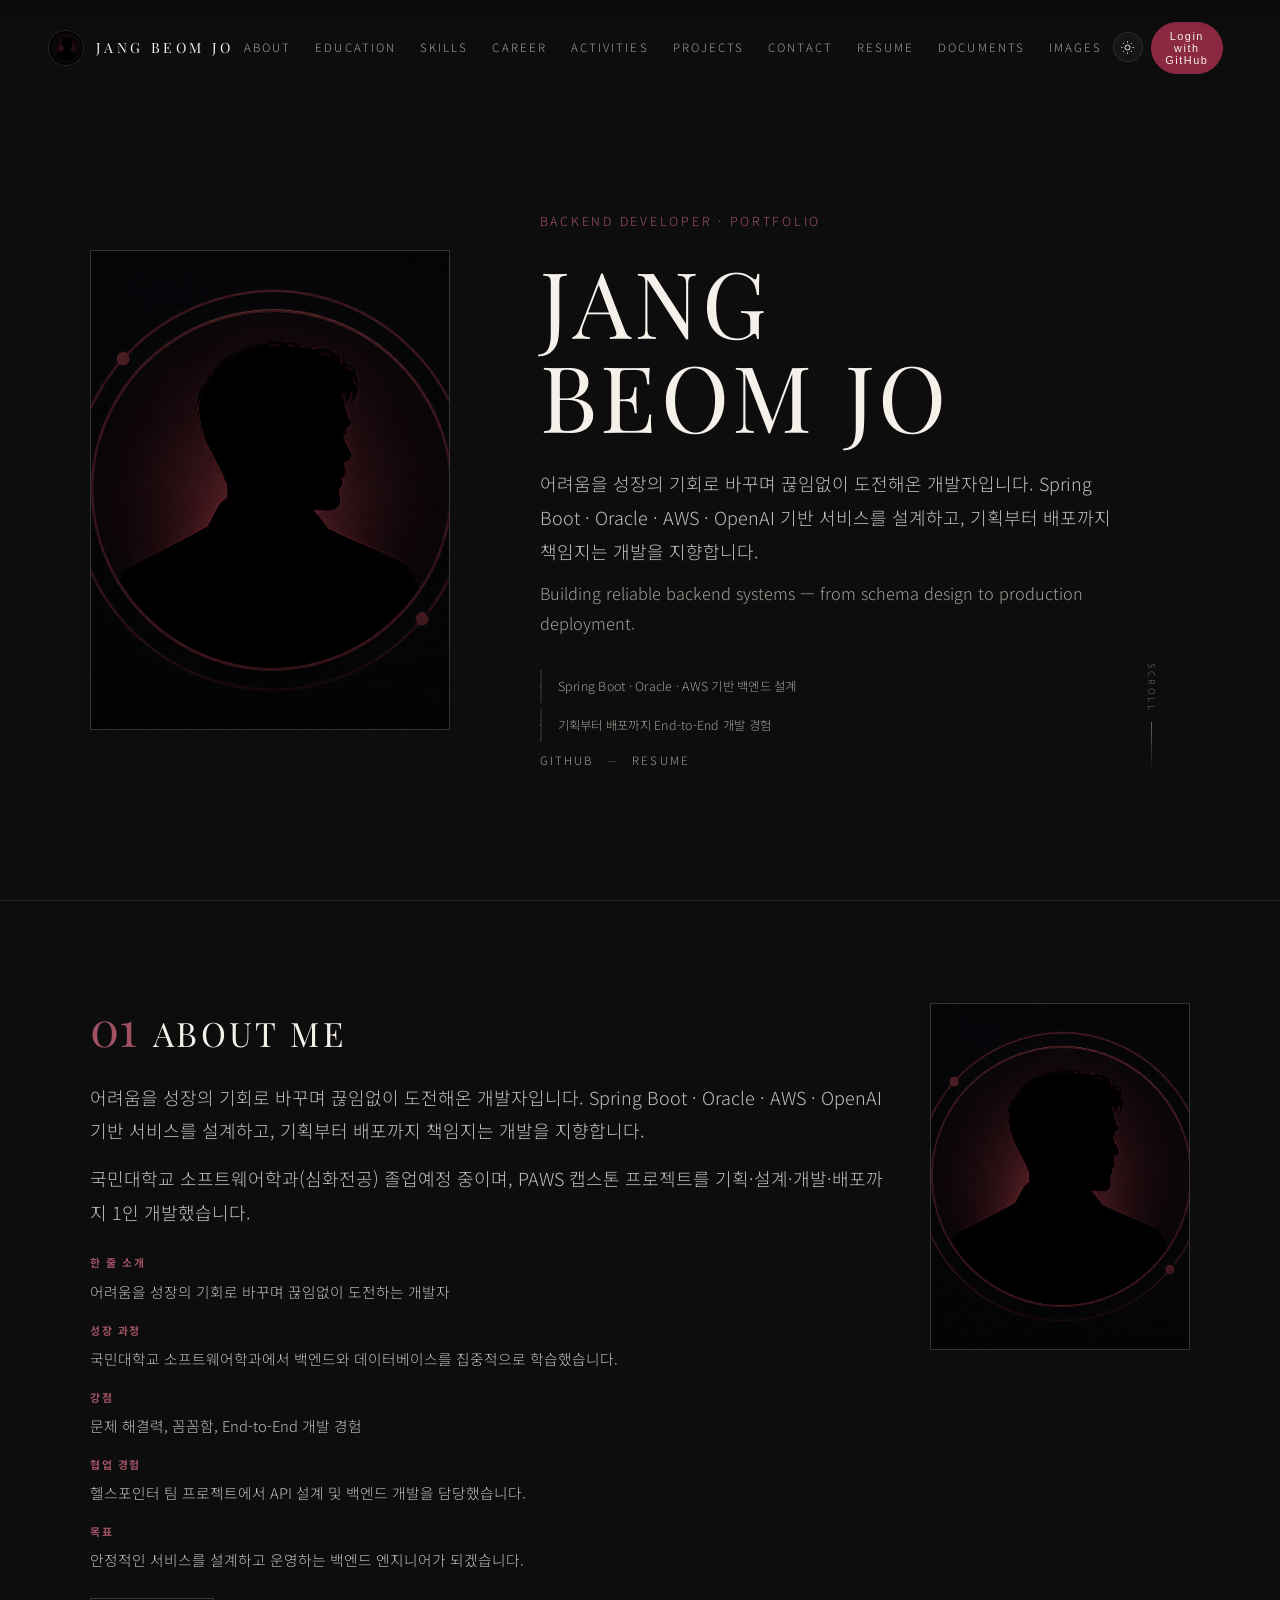
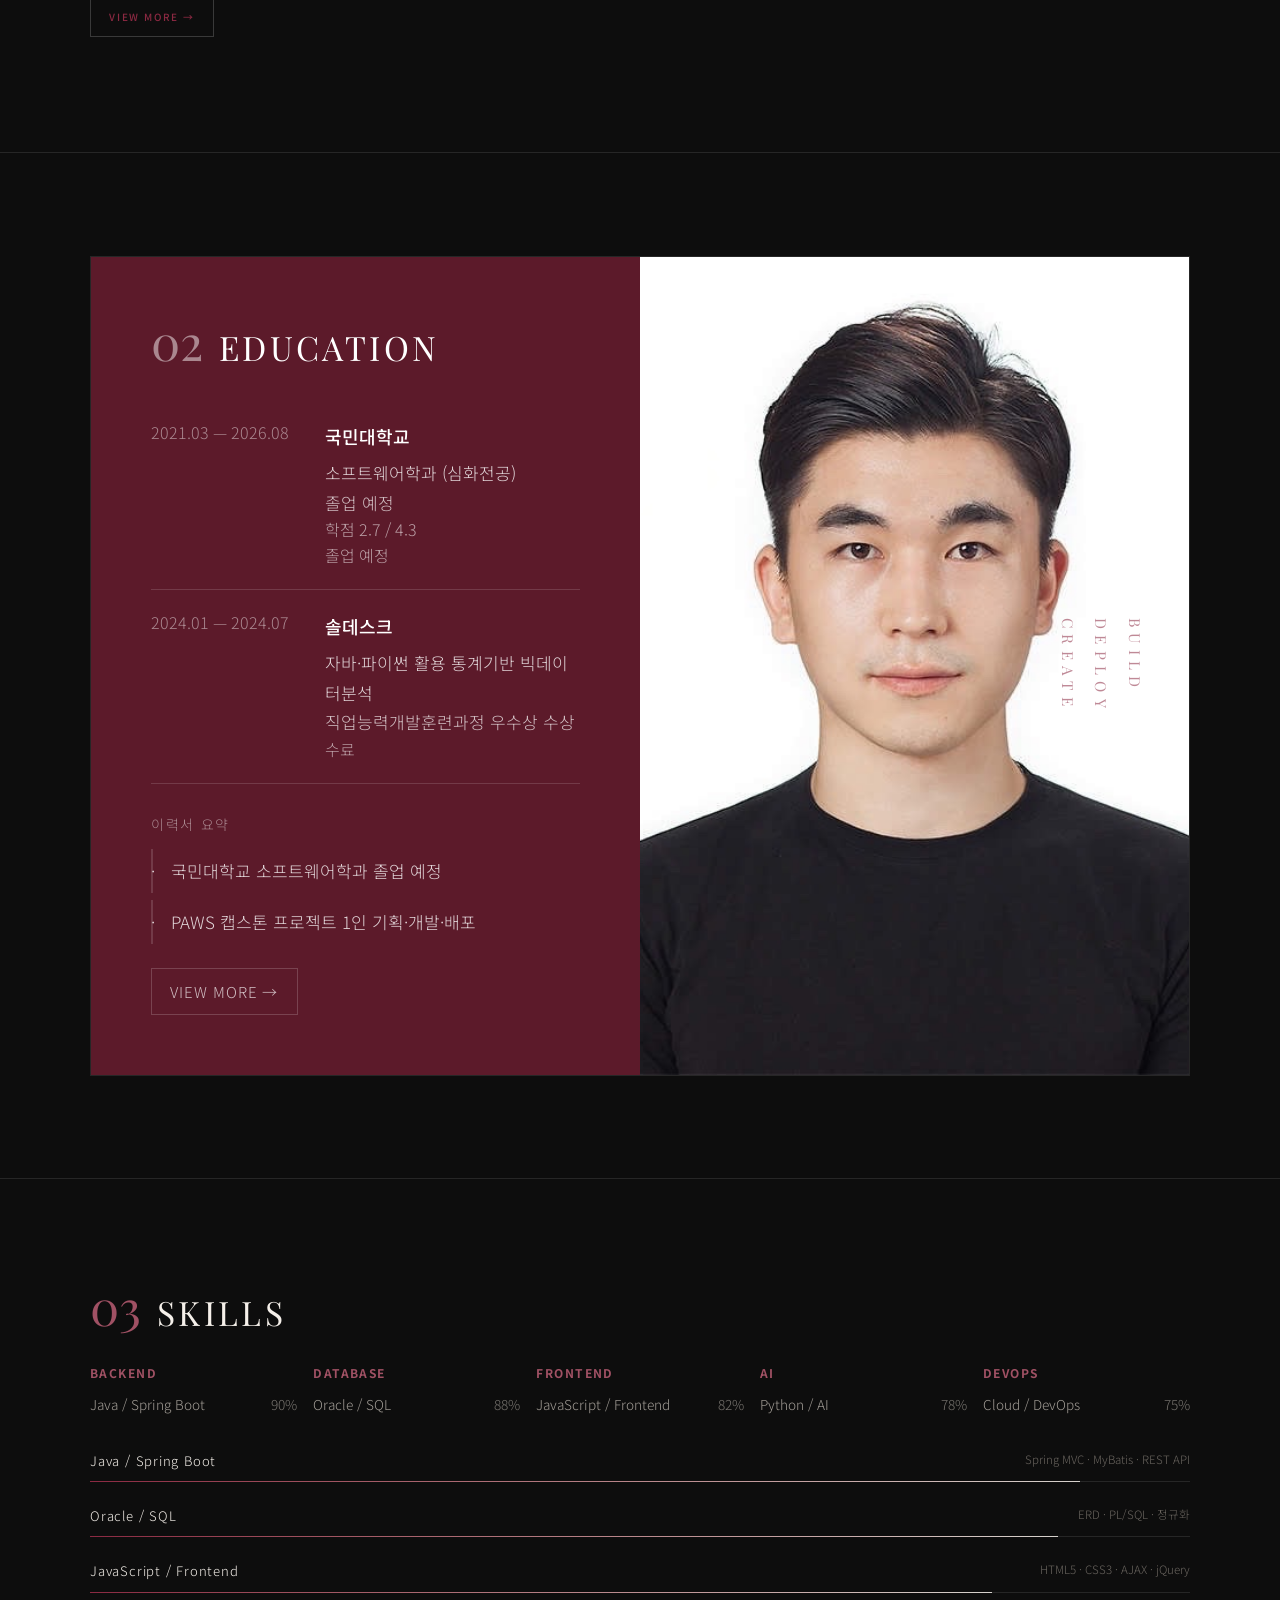
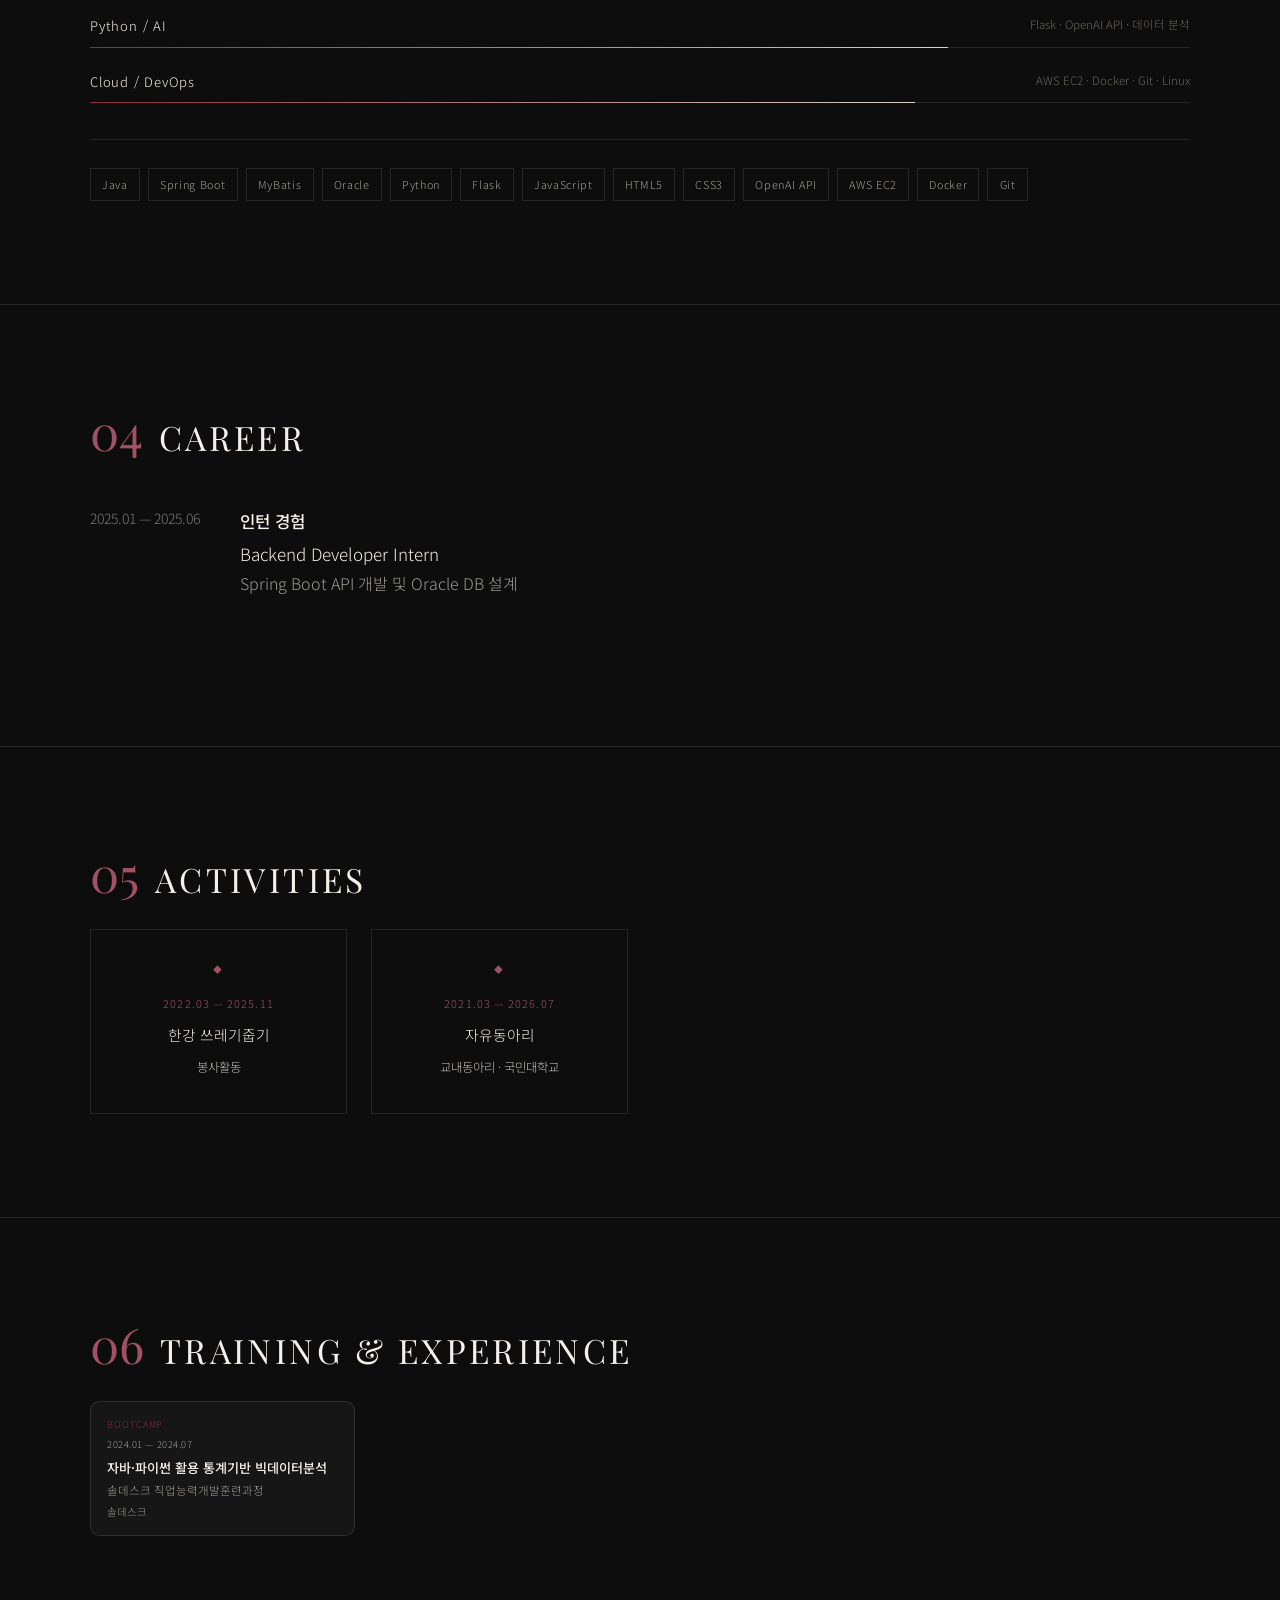
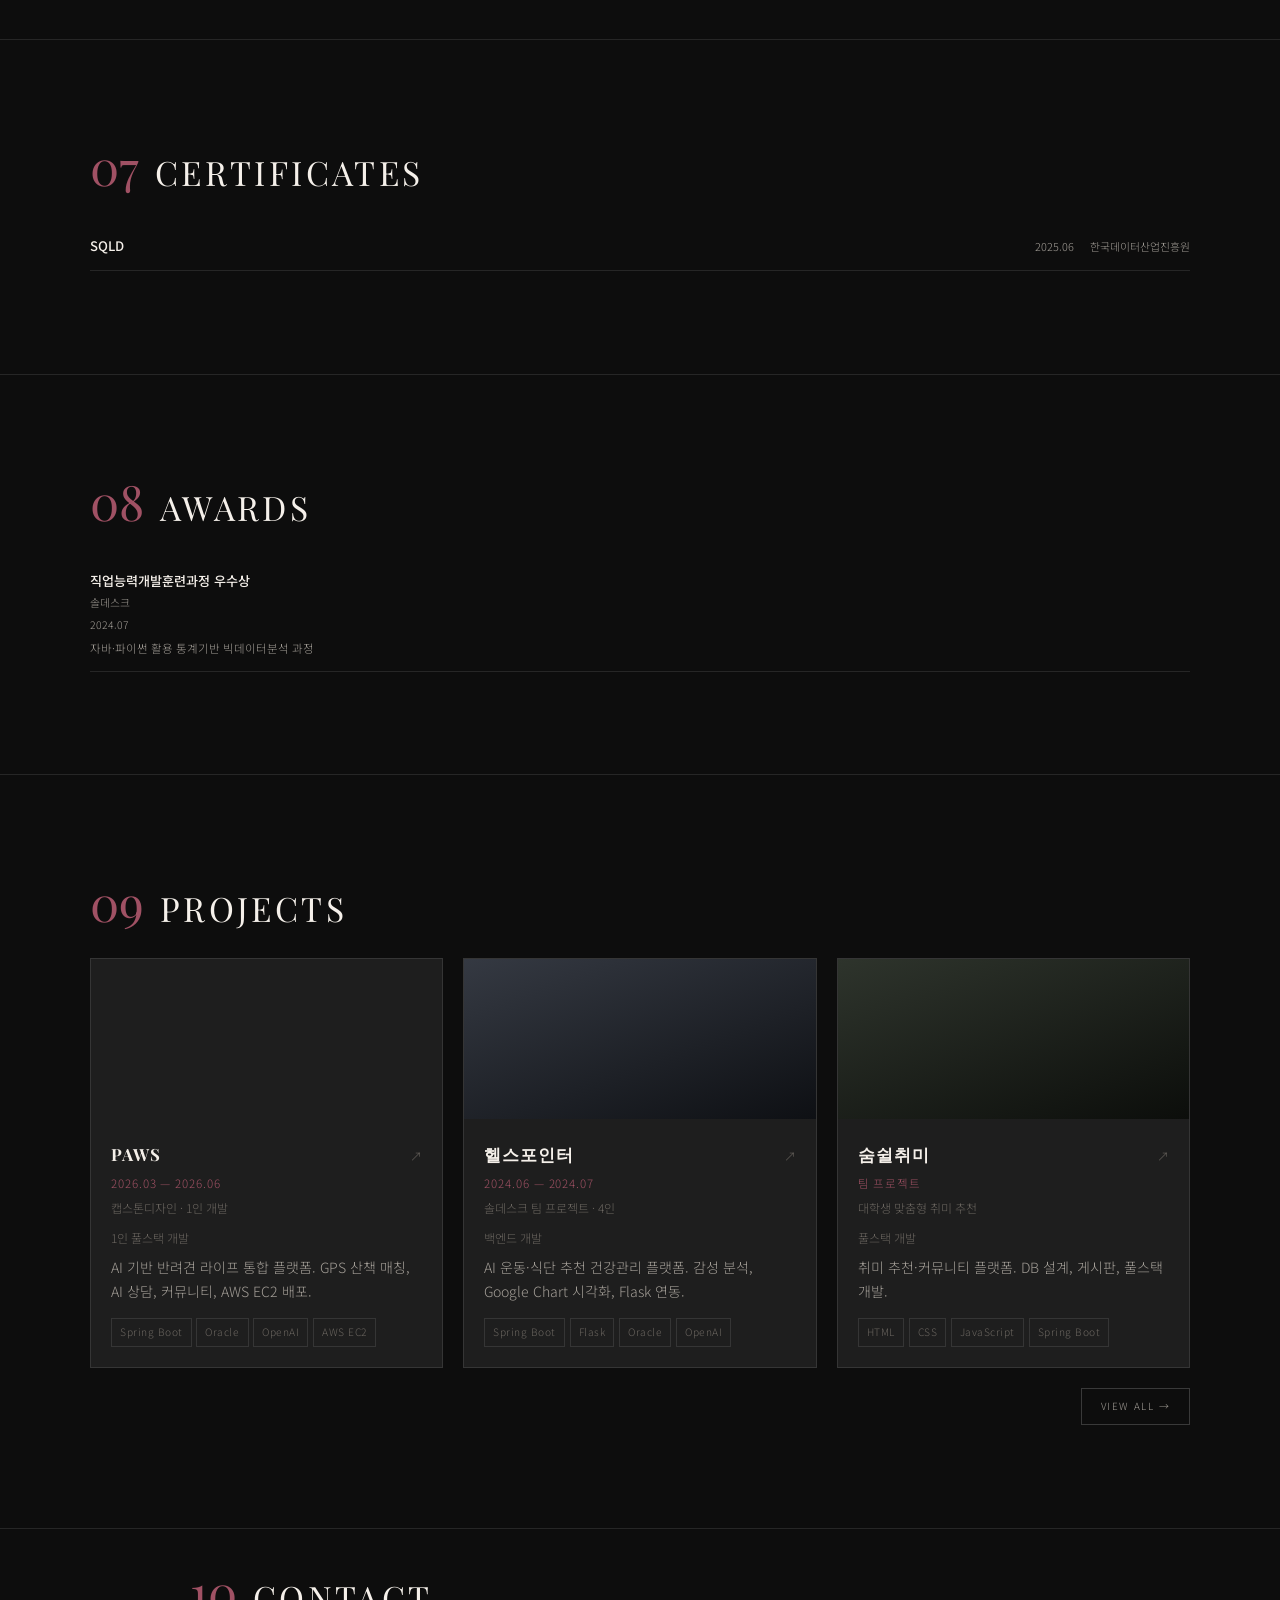
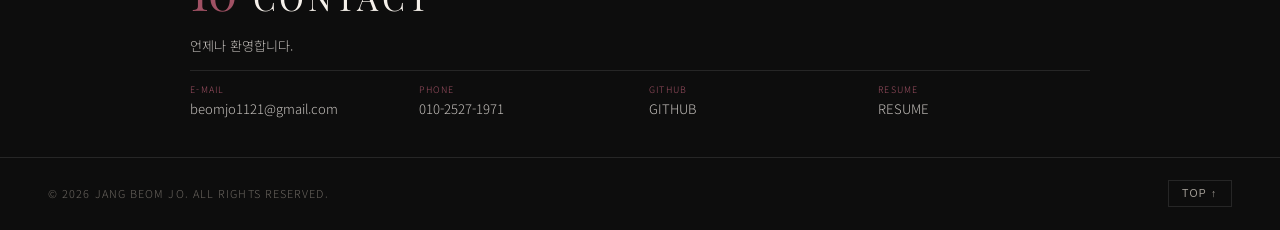
==== commit 491fafb8: "수정 내용" ====
--- a/index.html
+++ b/index.html
@@ -7,11 +7,12 @@
   <link rel="preconnect" href="https://fonts.googleapis.com">
   <link rel="preconnect" href="https://fonts.gstatic.com" crossorigin>
   <link href="https://fonts.googleapis.com/css2?family=Cormorant+Garamond:ital@0;1&family=Noto+Sans+KR:wght@300;400;500&family=Playfair+Display:wght@400;600&display=swap" rel="stylesheet">
-  <link rel="stylesheet" href="./css/style.css">
-  <link rel="stylesheet" href="./css/themes.css">
-  <link rel="stylesheet" href="./css/mobile.css">
-  <link rel="stylesheet" href="./css/editor.css">
-  <link rel="stylesheet" href="./css/pages.css">
+  <link rel="stylesheet" href="./css/style.css?v=20260718">
+  <link rel="stylesheet" href="./css/themes.css?v=20260716">
+  <link rel="stylesheet" href="./css/mobile.css?v=20260721">
+  <link rel="stylesheet" href="./css/editor.css?v=20260723">
+  <link rel="stylesheet" href="./css/pages.css?v=20260716">
+  <link rel="stylesheet" href="./css/editorial.css?v=20260731">
 </head>
 <body>
 
@@ -42,7 +43,9 @@
           <h1 class="hero-name reveal">JANG<br>BEOM JO</h1>
           <p class="hero-tagline-ko reveal" id="heroIntro"></p>
           <p class="hero-tagline-en reveal" id="heroTaglineEn"></p>
-          <ul class="detail-lines detail-lines--hero reveal" id="heroIntroLines"></ul>
+          <div class="hero-intro-block reveal">
+            <ul class="detail-lines detail-lines--hero" id="heroIntroLines"></ul>
+          </div>
           <div class="hero-links reveal">
             <a href="https://github.com/Jangbeomjo" target="_blank" rel="noopener">GITHUB</a>
             <span>—</span>
@@ -71,14 +74,18 @@
     <section class="section section-about" id="about">
       <div class="container about-grid">
         <div class="about-copy reveal">
-          <span class="section-index">01</span>
-          <h2 class="section-title">ABOUT ME</h2>
+          <div class="section-headline">
+            <span class="section-index">01</span>
+            <h2 class="section-title">ABOUT ME</h2>
+          </div>
           <p id="aboutText"></p>
           <p id="aboutExtra"></p>
+          <div class="about-intro-lines">
+            <p class="detail-lines__heading">소개 라인</p>
+            <ul class="detail-lines" id="aboutIntroLines"></ul>
+          </div>
           <div id="aboutSections" class="about-sections"></div>
-
-          <p class="section-crosslink"><a href="./pages/resume.html" class="text-link signature">상세보기</a></p>
-          
+          <p class="section-crosslink"><a href="./pages/resume.html" class="text-link text-link--box">VIEW MORE →</a></p>
         </div>
         <div class="about-portrait reveal">
           <div class="portrait-frame portrait-frame--about">
@@ -90,34 +97,36 @@
 
     <!-- 02 EDUCATION -->
     <section class="section section-education" id="education">
-      <div class="education-panel reveal">
-        <div class="education-panel__bg" data-edit-image="profile.educationPanelBackground" aria-hidden="true"></div>
-        <div class="education-panel__content">
-          <button type="button" class="education-panel__bg-btn edit-only" data-trigger-edit-image="profile.educationPanelBackground">+ 배경 추가</button>
-          <span class="section-index section-index--light">02</span>
-          <h2 class="section-title section-title--light">EDUCATION</h2>
-          <ul class="timeline-full" id="eduTimeline"></ul>
-          <p class="detail-lines__heading detail-lines__heading--light">이력서 요약</p>
-          <ul class="detail-lines detail-lines--light" id="resumeLines"></ul>
-          <div class="education-resume-links">
-            <a class="text-link" href="./pages/resume.html">자기소개서·이력서 보기→</a>
-          </div>
-        </div>
-      </div>
-      <div class="education-visual reveal">
-        <img class="education-visual__img" src="./assets/profile.png" alt="">
-        <p class="education-visual__deco" aria-hidden="true">BUILD<br>DEPLOY<br>CREATE</p>
+      <div class="container section-education__inner">
+        <div class="education-panel reveal">
+          <div class="education-panel__bg" data-edit-image="profile.educationPanelBackground" aria-hidden="true"></div>
+          <div class="education-panel__content">
+            <button type="button" class="education-panel__bg-btn edit-only" data-trigger-edit-image="profile.educationPanelBackground">+ 배경 추가</button>
+            <div class="section-headline">
+              <span class="section-index section-index--light">02</span>
+              <h2 class="section-title section-title--light">EDUCATION</h2>
+            </div>
+            <ul class="timeline-full" id="eduTimeline"></ul>
+            <p class="detail-lines__heading detail-lines__heading--light">이력서 요약</p>
+            <ul class="detail-lines detail-lines--light" id="resumeLines"></ul>
+            <div class="education-resume-links">
+              <a class="text-link text-link--box" href="./pages/resume.html">VIEW MORE →</a>
+            </div>
+          </div>
+        </div>
+        <div class="education-visual reveal">
+          <img class="education-visual__img" src="./assets/profile.png" alt="">
+          <p class="education-visual__deco" aria-hidden="true">BUILD<br>DEPLOY<br>CREATE</p>
+        </div>
       </div>
     </section>
 
     <!-- 03 SKILLS -->
     <section class="section section-skills" id="skills">
       <div class="container">
-        <div class="section-head reveal">
-          <div>
-            <span class="section-index">03</span>
-            <h2 class="section-title">SKILLS</h2>
-          </div>
+        <div class="section-headline reveal">
+          <span class="section-index">03</span>
+          <h2 class="section-title">SKILLS</h2>
         </div>
         <div class="skill-categories reveal" id="skillCategories"></div>
         <div class="skill-bars reveal" id="skillBars"></div>
@@ -128,7 +137,7 @@
     <!-- 04 CAREER -->
     <section class="section section-career" id="career">
       <div class="container">
-        <div class="section-head reveal">
+        <div class="section-headline reveal">
           <span class="section-index">04</span>
           <h2 class="section-title">CAREER</h2>
         </div>
@@ -140,7 +149,7 @@
     <section class="section section-activities" id="activities">
       <div class="section-activities__bg" aria-hidden="true"></div>
       <div class="container">
-        <div class="section-head reveal">
+        <div class="section-headline reveal">
           <span class="section-index">05</span>
           <h2 class="section-title">ACTIVITIES</h2>
         </div>
@@ -151,7 +160,7 @@
     <!-- 06 TRAINING -->
     <section class="section section-training" id="training">
       <div class="container">
-        <div class="section-head reveal">
+        <div class="section-headline reveal">
           <span class="section-index">06</span>
           <h2 class="section-title">TRAINING & EXPERIENCE</h2>
         </div>
@@ -162,7 +171,7 @@
     <!-- 07 CERTIFICATES -->
     <section class="section section-certificates" id="certificates">
       <div class="container">
-        <div class="section-head reveal">
+        <div class="section-headline reveal">
           <span class="section-index">07</span>
           <h2 class="section-title">CERTIFICATES</h2>
         </div>
@@ -173,7 +182,7 @@
     <!-- 08 AWARDS -->
     <section class="section section-awards" id="awards">
       <div class="container">
-        <div class="section-head reveal">
+        <div class="section-headline reveal">
           <span class="section-index">08</span>
           <h2 class="section-title">AWARDS</h2>
         </div>
@@ -185,26 +194,26 @@
     <!-- 09 PROJECTS -->
     <section class="section section-projects" id="projects">
       <div class="container">
-        <div class="section-head reveal">
-          <div>
-            <span class="section-index">09</span>
-            <h2 class="section-title">PROJECTS</h2>
-          </div>
-          <a class="text-link" href="./pages/projects.html">더보기 →</a>
+        <div class="section-headline reveal">
+          <span class="section-index">09</span>
+          <h2 class="section-title">PROJECTS</h2>
         </div>
         <div class="project-grid reveal" id="projectGrid"></div>
+        <div class="section-actions reveal">
+          <a class="text-link text-link--box" href="./pages/projects.html">VIEW ALL →</a>
+        </div>
       </div>
     </section>
 
     <!-- 10 CONTACT -->
     <section class="section section-contact" id="contact">
       <div class="container contact-compact reveal">
-        <div class="contact-head">
+        <div class="section-headline contact-head">
           <span class="section-index">10</span>
           <h2 class="section-title">CONTACT</h2>
         </div>
         <p class="contact-lead">언제나 환영합니다.</p>
-        <dl class="contact-row"></dl>
+        <div class="contact-row"></div>
       </div>
     </section>
   </main>
@@ -221,20 +230,20 @@
   <script src="./js/portfolio-data.js"></script>
   <script src="./js/data-loader.js"></script>
   <script src="./js/cms/documents-access.js"></script>
-  <script src="./js/editor/store.js"></script>
+  <script src="./js/editor/store.js?v=20260723"></script>
   <script src="./js/editor/history.js"></script>
-  <script src="./js/editor/autosave.js"></script>
+  <script src="./js/editor/autosave.js?v=20260801"></script>
   <script src="./js/editor/draft.js"></script>
-  <script src="./js/cms/shared.js"></script>
+  <script src="./js/cms/shared.js?v=20260723"></script>
   <script src="./js/editor/auth.js"></script>
   <script src="./js/editor/github.js"></script>
   <script src="./js/editor/upload.js"></script>
   <script src="./js/editor/ui.js"></script>
   <script src="./js/cms/github-panel.js"></script>
-  <script src="./js/cms/header.js"></script>
-  <script src="./js/editor/inline-editor.js"></script>
+  <script src="./js/cms/header.js?v=20260801"></script>
+  <script src="./js/editor/inline-editor.js?v=20260801"></script>
   <script src="./js/seo.js"></script>
-  <script src="./js/theme.js"></script>
-  <script src="./js/main.js"></script>
+  <script src="./js/theme.js?v=20260731"></script>
+  <script src="./js/main.js?v=20260801"></script>
 </body>
 </html>
--- a/css/style.css
+++ b/css/style.css
@@ -14,6 +14,27 @@
   --muted-dim: #6b6660;
   --accent: #7a1f1f;
   --accent-deep: #4a1212;
+  --accent-readable: var(--accent);
+  --accent-readable-surface: var(--accent);
+  --muted-readable: var(--muted);
+  --muted-readable-surface: var(--muted);
+  --text-primary: var(--white);
+  --text-soft: var(--muted);
+  --text-on-accent: #ffffff;
+  --text-on-accent-muted: rgba(255, 255, 255, 0.72);
+  --text-on-accent-faint: rgba(255, 255, 255, 0.48);
+  --text-on-accent-soft: rgba(255, 255, 255, 0.82);
+  --text-on-accent-dim: rgba(255, 255, 255, 0.58);
+  --line-on-accent: rgba(255, 255, 255, 0.14);
+  --body-soft: color-mix(in srgb, var(--white) 78%, transparent);
+  --body-muted: color-mix(in srgb, var(--white) 62%, transparent);
+  --body-faint: color-mix(in srgb, var(--white) 48%, transparent);
+  --surface-tint-03: rgba(255, 255, 255, 0.03);
+  --surface-tint-04: rgba(255, 255, 255, 0.04);
+  --surface-tint-06: rgba(255, 255, 255, 0.06);
+  --surface-tint-08: rgba(255, 255, 255, 0.08);
+  --surface-tint-10: rgba(255, 255, 255, 0.10);
+  --surface-tint-55: rgba(255, 255, 255, 0.55);
   --serif: "Playfair Display", "Noto Serif KR", serif;
   --sans: "Noto Sans KR", sans-serif;
   --signature: "Cormorant Garamond", serif;
@@ -56,6 +77,7 @@
 .image-card img,
 .doc-card__thumb img,
 .project-screenshot,
+.project-card__thumb,
 .hero-portrait img,
 .about-portrait img {
   filter: none;
@@ -128,7 +150,7 @@
   font-size: 0.58rem;
   letter-spacing: 0.14em;
   color: var(--muted);
-  background: rgba(255, 255, 255, 0.04);
+  background: var(--surface-tint-04);
   border: 1px solid var(--line);
   border-radius: 999px;
   cursor: pointer;
@@ -234,7 +256,7 @@
 
 .nav-mobile a:active {
   color: var(--accent);
-  background: rgba(255, 255, 255, 0.04);
+  background: var(--surface-tint-04);
 }
 
 .nav-mobile a:hover { color: var(--accent); }
@@ -324,7 +346,7 @@
   border-radius: 12px;
   padding: 0.8rem;
   margin-bottom: 0.8rem;
-  background: rgba(255, 255, 255, 0.025);
+  background: var(--surface-tint-03);
 }
 
 .editor-drawer__section h4 {
@@ -425,7 +447,7 @@
   padding: 0.5rem;
   border: 1px solid var(--line);
   border-radius: 8px;
-  background: rgba(255, 255, 255, 0.03);
+  background: var(--surface-tint-03);
 }
 
 .editor-drawer__media-item img {
@@ -509,7 +531,7 @@
 .hero-eyebrow {
   font-size: 0.68rem;
   letter-spacing: 0.18em;
-  color: var(--accent);
+  color: var(--accent-readable, var(--accent));
   text-transform: uppercase;
   margin-bottom: 1.2rem;
 }
@@ -525,7 +547,7 @@
 
 .hero-tagline-ko {
   font-size: 0.92rem;
-  color: var(--white);
+  color: var(--body-soft);
   line-height: 1.85;
   margin-bottom: 0.5rem;
 }
@@ -591,30 +613,66 @@
   display: block;
   font-family: var(--serif);
   font-size: clamp(2rem, 3.5vw, 3rem);
-  color: var(--accent);
+  color: var(--accent-readable, var(--accent));
   line-height: 1;
   margin-bottom: 0.5rem;
 }
 
-.section-index--light { color: rgba(255, 255, 255, 0.45); }
+.section-index--light { color: var(--text-on-accent-faint); }
 
 .section-title {
   font-family: var(--serif);
-  font-size: clamp(1.3rem, 2.5vw, 1.75rem);
+  font-size: calc(var(--title-scale, 1) * clamp(1.3rem, 2.5vw, 1.75rem));
   font-weight: 400;
   letter-spacing: 0.12em;
   margin-bottom: 1.2rem;
 }
 
-.section-title--light { color: var(--white); }
+.section-title--light { color: var(--text-on-accent); }
 
 .section-head {
   display: flex;
-  justify-content: space-between;
-  align-items: flex-end;
+  justify-content: flex-start;
+  align-items: baseline;
+  flex-wrap: wrap;
+  gap: clamp(0.65rem, 1.5vw, 1rem);
   margin-bottom: 2rem;
   padding-bottom: 1rem;
   border-bottom: 1px solid var(--line);
+}
+
+.section-head > div:first-child,
+.section-headline {
+  display: flex;
+  align-items: baseline;
+  gap: clamp(0.65rem, 1.5vw, 1rem);
+  flex-wrap: wrap;
+}
+
+.section-headline {
+  margin-bottom: 1.2rem;
+}
+
+.section-head .text-link--box,
+.section-head > .text-link {
+  margin-left: auto;
+  align-self: center;
+}
+
+.section-head .section-index,
+.section-headline .section-index {
+  margin-bottom: 0;
+}
+
+.section-head .section-title,
+.section-headline .section-title {
+  margin-bottom: 0;
+}
+
+.section-actions {
+  display: flex;
+  justify-content: flex-end;
+  margin-top: 1.25rem;
 }
 
 .text-link {
@@ -647,6 +705,12 @@
   gap: clamp(2rem, 4vw, 3.5rem);
   align-items: start;
   margin-bottom: clamp(2rem, 4vw, 3rem);
+  min-width: 0;
+}
+
+.about-copy {
+  min-width: 0;
+  max-width: 100%;
 }
 
 .about-copy p {
@@ -731,7 +795,7 @@
 
 .skill-bar__track {
   height: 2px;
-  background: rgba(255, 255, 255, 0.08);
+  background: var(--surface-tint-08);
 }
 
 .skill-bar__fill {
@@ -762,9 +826,17 @@
 
 /* ── Education ── */
 .section-education {
+  padding: var(--section-pad) 0;
+  background: var(--surface);
+  border-top: 1px solid var(--line);
+}
+
+.section-education__inner {
   display: grid;
   grid-template-columns: 1fr 1fr;
   min-height: 380px;
+  border: 1px solid var(--line);
+  overflow: hidden;
 }
 
 .education-panel {
@@ -789,7 +861,6 @@
 .education-panel__content {
   position: relative;
   z-index: 1;
-  padding: clamp(2rem, 4vw, 3.5rem);
 }
 
 .education-panel__bg-btn {
@@ -798,9 +869,9 @@
   right: 1rem;
   z-index: 2;
   padding: 0.45rem 0.75rem;
-  border: 1px solid rgba(255, 255, 255, 0.35);
-  background: rgba(0, 0, 0, 0.35);
-  color: rgba(255, 255, 255, 0.9);
+  border: 1px solid var(--line-on-accent);
+  background: var(--surface-tint-55);
+  color: var(--text-on-accent);
   font-size: 0.62rem;
   letter-spacing: 0.08em;
   cursor: pointer;
@@ -808,8 +879,8 @@
 }
 
 .education-panel__bg-btn:hover {
-  background: rgba(0, 0, 0, 0.55);
-  border-color: rgba(255, 255, 255, 0.55);
+  background: color-mix(in srgb, var(--text-on-accent) 18%, transparent);
+  border-color: var(--text-on-accent-muted);
 }
 
 .timeline-full { list-style: none; margin-bottom: 1.5rem; }
@@ -819,14 +890,14 @@
   grid-template-columns: 130px 1fr;
   gap: 1rem;
   padding: 1rem 0;
-  border-bottom: 1px solid rgba(255, 255, 255, 0.1);
+  border-bottom: 1px solid var(--line);
 }
 
 .timeline-full li:last-child { border-bottom: none; }
 
 .timeline-full time {
   font-size: 0.72rem;
-  color: rgba(255, 255, 255, 0.45);
+  color: var(--body-faint);
 }
 
 .timeline-full strong {
@@ -834,6 +905,7 @@
   font-weight: 500;
   font-size: 0.88rem;
   margin-bottom: 0.2rem;
+  color: var(--white);
 }
 
 .timeline-full span[data-edit-field="major"],
@@ -841,24 +913,57 @@
   display: block;
   font-size: 0.8rem;
   line-height: 1.45;
-  color: rgba(255, 255, 255, 0.82);
+  color: var(--body-soft);
 }
 
 .timeline-full small {
   display: block;
   font-size: 0.72rem;
-  color: rgba(255, 255, 255, 0.5);
+  color: var(--body-muted);
   line-height: 1.5;
 }
 
 .timeline-full p {
   font-size: 0.8rem;
-  color: rgba(255, 255, 255, 0.6);
+  color: var(--body-muted);
   line-height: 1.65;
 }
 
-.education-panel .text-link { color: rgba(255, 255, 255, 0.65); }
-.education-panel .text-link:hover { color: var(--white); }
+.education-panel .timeline-full li {
+  border-bottom: 1px solid var(--line-on-accent);
+}
+
+.education-panel .timeline-full time {
+  color: var(--text-on-accent-faint);
+}
+
+.education-panel .timeline-full strong {
+  color: var(--text-on-accent);
+}
+
+.education-panel .timeline-full span[data-edit-field="major"],
+.education-panel .timeline-full span[data-edit-field="minor"] {
+  color: var(--text-on-accent-soft);
+}
+
+.education-panel .timeline-full small {
+  color: var(--text-on-accent-dim);
+}
+
+.education-panel .timeline-full p {
+  color: var(--text-on-accent-muted);
+}
+
+.education-panel .detail-lines__heading {
+  color: var(--text-on-accent-faint);
+}
+
+.education-panel .detail-lines li {
+  color: var(--text-on-accent-soft);
+}
+
+.education-panel .text-link { color: var(--text-on-accent-muted); }
+.education-panel .text-link:hover { color: var(--text-on-accent); }
 
 .education-resume-links {
   display: flex;
@@ -905,7 +1010,7 @@
   font-family: var(--serif);
   font-size: clamp(0.9rem, 1.8vw, 1.25rem);
   letter-spacing: 0.35em;
-  color: rgba(255, 255, 255, 0.12);
+  color: var(--body-faint);
   line-height: 2.2;
   user-select: none;
 }
@@ -974,7 +1079,7 @@
 .project-card__body time {
   display: block;
   font-size: 0.65rem;
-  color: var(--accent);
+  color: var(--accent-readable, var(--accent));
   letter-spacing: 0.08em;
   margin-bottom: 0.15rem;
 }
@@ -1017,7 +1122,6 @@
   background-size: cover;
   background-position: center;
   background-repeat: no-repeat;
-  filter: grayscale(100%) blur(1px);
   z-index: 0;
 }
 
@@ -1033,16 +1137,16 @@
   text-align: center;
   padding: 1.4rem 0.8rem;
   border: 1px solid var(--line);
-  background: rgba(255, 255, 255, 0.03);
+  background: var(--surface-tint-03);
   transition: background 0.3s;
 }
 
-.activity-card:hover { background: rgba(255, 255, 255, 0.06); }
+.activity-card:hover { background: var(--surface-tint-06); }
 
 .activity-card time {
   display: block;
   font-size: 0.6rem;
-  color: var(--accent);
+  color: var(--accent-readable, var(--accent));
   letter-spacing: 0.08em;
   margin-bottom: 0.5rem;
 }
@@ -1060,46 +1164,58 @@
 
 /* ── Contact (compact) ── */
 .section-contact {
-  padding: clamp(2.5rem, 5vw, 3.5rem) 0;
+  padding: clamp(1.75rem, 3.5vw, 2.75rem) 0;
   background: var(--surface);
   border-top: 1px solid var(--line);
 }
 
 .contact-compact {
-  max-width: 900px;
+  max-width: min(900px, 100%);
 }
 
 .contact-head {
-  display: flex;
-  align-items: baseline;
-  gap: 1.2rem;
-  margin-bottom: 0.5rem;
-}
-
-.contact-head .section-index { margin-bottom: 0; font-size: 1.8rem; }
-.contact-head .section-title { margin-bottom: 0; font-size: 1.2rem; }
+  margin-bottom: 0.35rem;
+}
+
+.contact-head .section-index,
+.contact-head .section-title {
+  margin-bottom: 0;
+}
 
 .contact-lead {
-  font-size: 0.85rem;
-  color: var(--muted);
-  margin-bottom: 1.2rem;
+  font-size: 0.78rem;
+  color: var(--body-soft);
+  margin-bottom: 0.7rem;
 }
 
 .contact-row {
   display: grid;
-  grid-template-columns: repeat(4, 1fr);
-  gap: 1rem;
-  padding-top: 1rem;
+  grid-template-columns: repeat(4, minmax(0, 1fr));
+  gap: 0.55rem 1rem;
+  padding-top: 0.65rem;
   border-top: 1px solid var(--line);
 }
 
 .edit-mode .contact-row {
-  grid-template-columns: repeat(3, 1fr);
+  grid-template-columns: repeat(3, minmax(0, 1fr));
+}
+
+.contact-field dt {
+  font-size: 0.54rem;
+  letter-spacing: 0.14em;
+  color: var(--accent-readable, var(--accent));
+  margin-bottom: 0.12rem;
+}
+
+.contact-field dd {
+  font-size: 0.76rem;
+  line-height: 1.35;
+  color: var(--body-soft);
 }
 
 .contact-link-field {
   display: inline-block;
-  min-width: 6rem;
+  min-width: 0;
   min-height: 1.2em;
   word-break: break-all;
 }
@@ -1112,13 +1228,13 @@
 }
 
 .contact-row dt {
-  font-size: 0.58rem;
-  letter-spacing: 0.16em;
-  color: var(--muted-dim);
-  margin-bottom: 0.25rem;
-}
-
-.contact-row dd { font-size: 0.82rem; }
+  font-size: 0.54rem;
+  letter-spacing: 0.14em;
+  color: var(--accent-readable, var(--accent));
+  margin-bottom: 0.12rem;
+}
+
+.contact-row dd { font-size: 0.76rem; line-height: 1.35; }
 
 .copy-btn {
   background: none;
@@ -1209,13 +1325,28 @@
 
   .about-meta { grid-template-columns: 1fr; }
 
-  .section-education { grid-template-columns: 1fr; min-height: 0; }
+  .section-education {
+    padding: 0;
+    background: transparent;
+    border-top: none;
+  }
+
+  .section-education__inner {
+    display: grid;
+    grid-template-columns: 1fr;
+    grid-template-rows: minmax(0, auto);
+    min-height: 0;
+    border: none;
+    width: 100%;
+    max-width: 100%;
+    padding: 0;
+  }
   .education-visual { min-height: 0; }
 
   .project-grid { grid-template-columns: 1fr 1fr; }
   .activity-grid { grid-template-columns: 1fr 1fr; }
 
-  .contact-row { grid-template-columns: 1fr 1fr; }
+  .contact-row { grid-template-columns: 1fr 1fr; gap: 0.5rem 0.85rem; }
 }
 
 /* ── Mobile — smaller typography ── */
@@ -1244,7 +1375,7 @@
   .project-grid,
   .activity-grid { grid-template-columns: 1fr; }
 
-  .contact-row { grid-template-columns: 1fr; gap: 0.7rem; }
+  .contact-row { grid-template-columns: 1fr; gap: 0.45rem; }
 
   .section-head { flex-direction: column; align-items: flex-start; gap: 0.5rem; }
 
@@ -1277,12 +1408,511 @@
   }
 }
 
+/* ── Desktop — typography & spacing (961px+) ── */
+@media (min-width: 961px) {
+  :root {
+    --section-pad: clamp(4.5rem, 8vw, 7rem);
+    --portrait-w: min(300px, 28vw);
+    --portrait-w-sm: min(240px, 22vw);
+  }
+
+  html {
+    scroll-padding-top: 84px;
+  }
+
+  body {
+    font-size: 1.0625rem;
+    line-height: 1.82;
+  }
+
+  .site-header {
+    padding: 1.35rem clamp(1.5rem, 4vw, 3rem);
+  }
+
+  .brand {
+    font-size: 0.88rem;
+    gap: 0.75rem;
+  }
+
+  .brand__logo {
+    width: 36px;
+    height: 36px;
+  }
+
+  .nav-desktop a {
+    font-size: 0.72rem;
+    letter-spacing: 0.14em;
+  }
+
+  .header-actions__btn,
+  .header-actions__user {
+    font-size: 0.68rem;
+    padding: 0.45rem 0.85rem;
+  }
+
+  .hero {
+    min-height: auto;
+    padding: clamp(5.5rem, 11vw, 8rem) 0 clamp(2.5rem, 5vw, 4rem);
+  }
+
+  .hero-inner {
+    gap: clamp(2.75rem, 6vw, 5rem);
+  }
+
+  .hero-body {
+    max-width: 580px;
+  }
+
+  .hero-eyebrow {
+    font-size: 0.78rem;
+    margin-bottom: 1.35rem;
+  }
+
+  .hero-name {
+    font-size: clamp(2.75rem, 5.8vw, 4.75rem);
+    margin-bottom: 1.6rem;
+  }
+
+  .hero-tagline-ko {
+    font-size: 1.125rem;
+    line-height: 1.88;
+    margin-bottom: 0.65rem;
+  }
+
+  .hero-tagline-en {
+    font-size: 1.02rem;
+    line-height: 1.82;
+    margin-bottom: 2rem;
+  }
+
+  .hero-links {
+    font-size: 0.72rem;
+    gap: 0.85rem;
+  }
+
+  .detail-lines--hero li {
+    font-size: 0.88rem;
+  }
+
+  .section-index {
+    font-size: clamp(2.25rem, 3.8vw, 3.5rem);
+    margin-bottom: 0.6rem;
+  }
+
+  .section-title {
+    font-size: clamp(1.5rem, 2.8vw, 2.1rem);
+    margin-bottom: 1.35rem;
+    letter-spacing: 0.1em;
+  }
+
+  .section-head {
+    margin-bottom: 2.5rem;
+    padding-bottom: 1.15rem;
+  }
+
+  .text-link {
+    font-size: 0.72rem;
+  }
+
+  .section-about {
+    padding: var(--section-pad) 0;
+  }
+
+  .section-about > .container {
+    width: var(--container);
+    max-width: var(--container);
+    margin-inline: auto;
+  }
+
+  .about-grid {
+    gap: clamp(2rem, 3.5vw, 3rem);
+    margin-bottom: 0;
+    align-items: center;
+  }
+
+  .about-copy p {
+    font-size: 1.125rem;
+    line-height: 1.88;
+    margin-bottom: 0.85rem;
+    max-width: none;
+  }
+
+  .about-sections {
+    margin: 1.15rem 0 0.35rem;
+  }
+
+  .about-section-block {
+    margin-bottom: 0.85rem;
+  }
+
+  .about-section-block:last-child {
+    margin-bottom: 0;
+  }
+
+  .about-section-block h4 {
+    font-size: 0.88rem;
+    margin-bottom: 0.4rem;
+  }
+
+  .about-section-block p {
+    font-size: 0.96rem;
+    line-height: 1.75;
+  }
+
+  .signature {
+    font-size: 1.85rem;
+    margin-top: 1.35rem !important;
+  }
+
+  .section-about .section-headline {
+    margin-bottom: 1rem;
+  }
+
+  .section-crosslink {
+    margin-top: 0.85rem;
+    font-size: 0.92rem;
+  }
+
+  .skill-bar {
+    margin-bottom: 1.35rem;
+  }
+
+  .skill-bar__label {
+    font-size: 0.82rem;
+    margin-bottom: 0.55rem;
+  }
+
+  .skill-bar__label span:last-child {
+    font-size: 0.72rem;
+  }
+
+  .skill-categories {
+    gap: 1.15rem;
+    margin-bottom: 2.25rem;
+  }
+
+  .skill-category h4 {
+    font-size: 0.82rem;
+    margin-bottom: 0.55rem;
+  }
+
+  .skill-category ul {
+    font-size: 0.92rem;
+  }
+
+  .tech-cloud {
+    gap: 0.5rem;
+    margin-top: 2.25rem;
+    padding-top: 1.75rem;
+  }
+
+  .tech-tag {
+    font-size: 0.68rem;
+    padding: 0.35rem 0.7rem;
+  }
+
+  .education-panel .section-headline {
+    margin-bottom: 1.35rem;
+  }
+
+  .education-panel .section-index {
+    font-size: clamp(2.25rem, 3.8vw, 3.5rem);
+  }
+
+  .education-panel .section-title {
+    font-size: clamp(1.5rem, 2.8vw, 2.1rem);
+    letter-spacing: 0.1em;
+  }
+
+  .section-education {
+    padding: var(--section-pad) 0;
+    background: var(--surface);
+    border-top: 1px solid var(--line);
+  }
+
+  .section-education__inner {
+    min-height: 420px;
+  }
+
+  .education-panel__content {
+    padding: clamp(2.5rem, 4vw, 3.5rem);
+  }
+
+  .timeline-full {
+    margin-bottom: 1.75rem;
+  }
+
+  .timeline-full li {
+    padding: 1.15rem 0;
+    gap: 1.25rem;
+  }
+
+  .timeline-full time {
+    font-size: 0.875rem;
+  }
+
+  .timeline-full strong {
+    font-size: 1.05rem;
+  }
+
+  .timeline-full span[data-edit-field="major"],
+  .timeline-full span[data-edit-field="minor"] {
+    font-size: 1rem;
+  }
+
+  .timeline-full p {
+    font-size: 1rem;
+  }
+
+  .timeline-full small {
+    font-size: 0.875rem;
+  }
+
+  .education-panel .timeline-full time {
+    font-size: 1rem;
+  }
+
+  .education-panel .timeline-full strong {
+    font-size: 1.125rem;
+  }
+
+  .education-panel .timeline-full span[data-edit-field="major"],
+  .education-panel .timeline-full span[data-edit-field="minor"],
+  .education-panel .timeline-full p {
+    font-size: 1.125rem;
+    line-height: 1.75;
+  }
+
+  .education-panel .timeline-full small {
+    font-size: 1rem;
+    line-height: 1.6;
+  }
+
+  .detail-lines li {
+    font-size: 0.92rem;
+    padding: 0.4rem 0 0.4rem 1.1rem;
+  }
+
+  .detail-lines__heading {
+    font-size: 0.68rem;
+    margin-top: 1.5rem;
+    margin-bottom: 0.45rem;
+  }
+
+  .education-panel .detail-lines__heading {
+    font-size: 0.875rem;
+    letter-spacing: 0.12em;
+    margin-top: 1.75rem;
+    margin-bottom: 0.55rem;
+  }
+
+  .education-panel .detail-lines li {
+    font-size: 1.0625rem;
+    line-height: 1.75;
+    padding: 0.45rem 0 0.45rem 1.15rem;
+  }
+
+  .education-resume-links {
+    margin-top: 1.5rem;
+  }
+
+  .education-panel .text-link {
+    font-size: 0.9375rem;
+    letter-spacing: 0.06em;
+  }
+
+  .project-grid {
+    gap: 1.25rem;
+  }
+
+  .project-card__thumb {
+    height: 168px;
+  }
+
+  .project-card__body {
+    padding: 1.25rem;
+  }
+
+  .project-card__meta h3 {
+    font-size: 1.05rem;
+  }
+
+  .project-card__body time {
+    font-size: 0.72rem;
+  }
+
+  .project-card__body small {
+    font-size: 0.75rem;
+  }
+
+  .project-card__body p {
+    font-size: 0.88rem;
+    margin-bottom: 0.85rem;
+  }
+
+  .project-card__tags span {
+    font-size: 0.64rem;
+    padding: 0.25rem 0.5rem;
+  }
+
+  .activity-grid {
+    gap: 1rem;
+  }
+
+  .activity-card {
+    padding: 1.6rem 1rem;
+  }
+
+  .activity-card time {
+    font-size: 0.68rem;
+    margin-bottom: 0.6rem;
+  }
+
+  .activity-card p {
+    font-size: 0.92rem;
+  }
+
+  .activity-card small {
+    font-size: 0.78rem;
+  }
+
+  .section-contact {
+    padding: clamp(1.75rem, 3vw, 2.5rem) 0;
+  }
+
+  .contact-lead {
+    font-size: 0.82rem;
+    margin-bottom: 0.75rem;
+  }
+
+  .contact-row {
+    grid-template-columns: repeat(4, minmax(0, 1fr));
+    gap: 0.6rem 1.1rem;
+    padding-top: 0.7rem;
+  }
+
+  .contact-field dt,
+  .contact-row dt {
+    font-size: 0.56rem;
+    margin-bottom: 0.15rem;
+  }
+
+  .contact-field dd,
+  .contact-row dd {
+    font-size: 0.82rem;
+  }
+
+  .section-career,
+  .section-training,
+  .section-certificates,
+  .section-awards {
+    padding: var(--section-pad) 0;
+    border-top: 1px solid var(--line);
+  }
+
+  .training-grid {
+    gap: 1rem;
+    margin-top: 1.5rem;
+  }
+
+  .training-card {
+    padding: 1rem 1.15rem;
+  }
+
+  .training-card__type {
+    font-size: 0.62rem;
+  }
+
+  .training-card time {
+    font-size: 0.62rem;
+  }
+
+  .training-card h4 {
+    font-size: 0.92rem;
+  }
+
+  .training-card p {
+    font-size: 0.88rem;
+  }
+
+  .training-card small {
+    font-size: 0.72rem;
+  }
+
+  .cert-list,
+  .award-list {
+    margin-top: 1.5rem;
+  }
+
+  .cert-item,
+  .award-item {
+    padding: 1rem 0;
+  }
+
+  .cert-item strong,
+  .award-item strong {
+    font-size: 0.92rem;
+  }
+
+  .cert-item span,
+  .award-item span {
+    font-size: 0.78rem;
+  }
+
+  .cert-item time,
+  .award-item time {
+    font-size: 0.72rem;
+  }
+
+  .award-item p {
+    font-size: 0.82rem;
+  }
+
+  .section-career .timeline-full li {
+    margin-bottom: 0;
+  }
+
+  .meta-block h3 {
+    font-size: 0.72rem;
+    margin-bottom: 1.35rem;
+  }
+
+  .timeline-compact time {
+    font-size: 0.78rem;
+  }
+
+  .timeline-compact p {
+    font-size: 0.96rem;
+    margin-bottom: 0.9rem;
+  }
+
+  .stack-lines p {
+    font-size: 0.9rem;
+    padding: 0.65rem 0;
+  }
+
+  .stack-lines p span {
+    font-size: 0.72rem;
+    flex: 0 0 84px;
+  }
+
+  .site-footer {
+    padding: 1.4rem clamp(1.5rem, 4vw, 3rem);
+    font-size: 0.68rem;
+  }
+
+  .top-btn {
+    font-size: 0.65rem;
+    padding: 0.45rem 0.85rem;
+  }
+}
+
 /* ===================================================
    Legacy — pages/*.html (nav-mobile / nav-desktop 제외)
    =================================================== */
-nav:not(.nav-mobile):not(.nav-desktop) {
+nav:not(.nav-mobile):not(.nav-desktop):not(.hero-quick) {
   border-bottom: 1px solid var(--line);
-  background: rgba(5, 5, 5, 0.95);
+  background: color-mix(in srgb, var(--black) 95%, transparent);
   position: sticky;
   top: 0;
   z-index: 50;
--- a/css/themes.css
+++ b/css/themes.css
@@ -16,8 +16,8 @@
   display: inline-flex;
   align-items: center;
   justify-content: center;
-  width: 36px;
-  height: 36px;
+  width: 30px;
+  height: 30px;
   border: 1px solid var(--line);
   border-radius: 50%;
   background: var(--surface);
@@ -26,26 +26,52 @@
   transition: border-color 0.25s, background 0.25s, transform 0.2s;
 }
 
+.theme-switcher__toggle svg {
+  width: 15px;
+  height: 15px;
+}
+
 .theme-switcher__toggle:hover {
   border-color: var(--accent);
   background: var(--surface-2);
 }
 
+.theme-switcher__backdrop {
+  position: fixed;
+  inset: 0;
+  z-index: 10104;
+  border: 0;
+  padding: 0;
+  margin: 0;
+  background: rgba(0, 0, 0, 0.42);
+  opacity: 0;
+  visibility: hidden;
+  pointer-events: none;
+  transition: opacity 0.25s, visibility 0.25s;
+  cursor: default;
+}
+
+.theme-switcher__backdrop.is-open {
+  opacity: 1;
+  visibility: visible;
+  pointer-events: auto;
+}
+
 .theme-switcher__panel {
-  position: absolute;
-  top: calc(100% + 0.6rem);
+  position: fixed;
+  top: calc(100% + 0.45rem);
   right: 0;
-  width: min(340px, calc(100vw - 2rem));
-  padding: 1rem;
+  width: min(280px, calc(100vw - 1.5rem));
+  padding: 0.6rem 0.65rem;
   background: var(--surface);
   border: 1px solid var(--line-strong);
-  border-radius: 0.85rem;
-  box-shadow: 0 20px 50px rgba(0, 0, 0, 0.28);
+  border-radius: 0.65rem;
+  box-shadow: 0 16px 40px rgba(0, 0, 0, 0.24);
   opacity: 0;
   visibility: hidden;
-  transform: translateY(-6px);
+  transform: translateY(-4px);
   transition: opacity 0.25s, transform 0.25s, visibility 0.25s;
-  z-index: 200;
+  z-index: 10105;
 }
 
 .theme-switcher__panel.is-open {
@@ -55,27 +81,27 @@
 }
 
 .theme-switcher__title {
-  font-size: 0.62rem;
-  letter-spacing: 0.16em;
+  font-size: 0.56rem;
+  letter-spacing: 0.14em;
   color: var(--muted);
-  margin-bottom: 0.75rem;
+  margin-bottom: 0.45rem;
   text-transform: uppercase;
 }
 
 .theme-switcher__grid {
   display: grid;
   grid-template-columns: repeat(3, 1fr);
-  gap: 0.5rem;
+  gap: 0.35rem;
 }
 
 .theme-switcher__card {
   display: flex;
   flex-direction: column;
   align-items: flex-start;
-  gap: 0.2rem;
-  padding: 0.7rem;
+  gap: 0.12rem;
+  padding: 0.45rem 0.5rem;
   border: 1px solid var(--line);
-  border-radius: 0.6rem;
+  border-radius: 0.45rem;
   background: var(--surface-2);
   color: var(--white);
   cursor: pointer;
@@ -96,23 +122,24 @@
 .theme-switcher__preview {
   display: block;
   width: 100%;
-  height: 28px;
-  border-radius: 0.35rem;
-  margin-bottom: 0.35rem;
+  height: 20px;
+  border-radius: 0.28rem;
+  margin-bottom: 0.2rem;
   background: linear-gradient(135deg, var(--card-bg) 55%, var(--card-accent) 55%);
   border: 1px solid rgba(128, 128, 128, 0.2);
 }
 
 .theme-switcher__label {
-  font-size: 0.72rem;
+  font-size: 0.62rem;
   font-weight: 500;
-  letter-spacing: 0.04em;
+  letter-spacing: 0.03em;
+  line-height: 1.2;
 }
 
 .theme-switcher__desc {
-  font-size: 0.58rem;
+  font-size: 0.5rem;
   color: var(--muted);
-  line-height: 1.3;
+  line-height: 1.25;
 }
 
 /* ── Light mode ── */
@@ -135,7 +162,7 @@
 }
 
 body.theme-light .skill-bar__track {
-  background: rgba(0, 0, 0, 0.08);
+  background: var(--surface-tint-08);
 }
 
 body.theme-light .skill-bar__fill {
@@ -143,17 +170,22 @@
 }
 
 body.theme-light .activity-card {
-  background: rgba(0, 0, 0, 0.02);
+  background: var(--surface-tint-03);
 }
 
 body.theme-light .activity-card:hover {
-  background: rgba(0, 0, 0, 0.05);
+  background: var(--surface-tint-06);
 }
 
 body.theme-light .education-panel__bg-btn {
-  border-color: rgba(0, 0, 0, 0.15);
-  background: rgba(255, 255, 255, 0.82);
-  color: #222;
+  border-color: var(--line-on-accent);
+  background: color-mix(in srgb, var(--text-on-accent) 82%, transparent);
+  color: var(--text-on-accent);
+}
+
+body.theme-light .header-actions__btn,
+body.theme-light .nav-mobile a:active {
+  background: var(--surface-tint-04);
 }
 
 body.theme-light .section-about {
@@ -313,45 +345,145 @@
 }
 
 @media (max-width: 960px) {
+  .theme-switcher__toggle {
+    width: 28px;
+    height: 28px;
+  }
+
+  .theme-switcher__toggle svg {
+    width: 14px;
+    height: 14px;
+  }
+
   .theme-switcher__panel {
-    position: fixed;
     top: auto;
     bottom: 0;
     left: 0;
     right: 0;
     width: 100%;
     max-width: 100%;
-    border-radius: 1rem 1rem 0 0;
+    border-radius: 0.75rem 0.75rem 0 0;
     transform: translateY(100%);
-    padding: 1.1rem 1rem calc(1.1rem + env(safe-area-inset-bottom));
-    z-index: 10105;
+    padding: 0.65rem 0.75rem calc(0.65rem + env(safe-area-inset-bottom));
   }
 
   .theme-switcher__panel.is-open {
     transform: translateY(0);
   }
 
+  .theme-switcher__title {
+    margin-bottom: 0.4rem;
+    font-size: 0.54rem;
+  }
+
   .theme-switcher__grid {
-    max-height: 58vh;
+    max-height: 46vh;
     overflow-y: auto;
     grid-template-columns: repeat(3, 1fr);
-    gap: 0.4rem;
+    gap: 0.3rem;
   }
 
   .theme-switcher__card {
-    padding: 0.55rem;
+    padding: 0.38rem 0.42rem;
+    gap: 0.08rem;
+    border-radius: 0.4rem;
   }
 
   .theme-switcher__label {
-    font-size: 0.64rem;
+    font-size: 0.58rem;
   }
 
   .theme-switcher__desc {
-    font-size: 0.52rem;
+    font-size: 0.48rem;
+    line-height: 1.2;
   }
 
   .theme-switcher__preview {
-    height: 22px;
-    margin-bottom: 0.25rem;
-  }
-}
+    height: 16px;
+    margin-bottom: 0.15rem;
+  }
+}
+
+/* ── Theme contrast safety net ── */
+.detail-lines li::before {
+  color: var(--accent-readable, var(--accent));
+}
+
+.nav-mobile a:active {
+  background: var(--surface-tint-04);
+}
+
+.section-activities .activity-card p {
+  color: var(--white);
+}
+
+.section-activities .activity-card small {
+  color: var(--body-soft);
+}
+
+.education-panel .section-index--light {
+  color: var(--text-on-accent-faint);
+}
+
+.education-panel .section-title--light {
+  color: var(--text-on-accent);
+}
+
+/* ── Glassmorphism ── */
+body.theme-glass .site-header.is-scrolled {
+  backdrop-filter: blur(14px) saturate(140%);
+  -webkit-backdrop-filter: blur(14px) saturate(140%);
+}
+
+body.theme-glass .project-card,
+body.theme-glass .activity-card,
+body.theme-glass .resume-card,
+body.theme-glass .doc-card,
+body.theme-glass .image-card,
+body.theme-glass .skill-category,
+body.theme-glass .nav-mobile {
+  backdrop-filter: blur(12px) saturate(130%);
+  -webkit-backdrop-filter: blur(12px) saturate(130%);
+  background: color-mix(in srgb, var(--surface) 72%, transparent) !important;
+  border-color: color-mix(in srgb, var(--line-strong) 85%, transparent);
+}
+
+body.theme-light.theme-glass .project-card,
+body.theme-light.theme-glass .activity-card,
+body.theme-light.theme-glass .resume-card,
+body.theme-light.theme-glass .doc-card,
+body.theme-light.theme-glass .image-card,
+body.theme-light.theme-glass .skill-category {
+  background: color-mix(in srgb, var(--surface) 78%, transparent) !important;
+}
+
+@media (max-width: 960px) {
+  .hero-eyebrow {
+    color: var(--accent-readable, var(--accent));
+  }
+
+  .hero-name {
+    color: var(--white);
+  }
+
+  .hero-tagline-ko {
+    color: var(--body-soft);
+  }
+
+  .hero-tagline-en {
+    color: var(--body-muted);
+  }
+
+  .hero-links {
+    color: var(--muted-readable, var(--muted));
+  }
+
+  .hero-mobile-bar {
+    background: linear-gradient(
+      to top,
+      color-mix(in srgb, var(--black) 94%, transparent) 0%,
+      color-mix(in srgb, var(--black) 52%, transparent) 55%,
+      transparent 100%
+    );
+  }
+}
--- a/css/mobile.css
+++ b/css/mobile.css
@@ -128,19 +128,101 @@
     grid-template-columns: 1fr !important;
     gap: 0;
     margin-bottom: 0;
-  }
-
-  .section-about {
-    padding-top: 1.85rem;
-    padding-bottom: 0.75rem;
-  }
-
-  .about-sections {
-    margin: 0.65rem 0 0.35rem;
+    width: 100%;
+    max-width: 100%;
+    min-width: 0;
+  }
+
+  .about-copy {
+    width: 100%;
+    max-width: 100%;
+    min-width: 0;
+  }
+
+  /* ABOUT — 모바일만 compact 카드 그리드 */
+  #aboutText,
+  #aboutExtra {
+    display: none;
+  }
+
+  .edit-mode #aboutText,
+  .edit-mode #aboutExtra {
+    display: block;
+  }
+
+  .section-about .about-sections {
+    display: grid;
+    grid-template-columns: 1fr;
+    gap: 0.35rem;
+    margin: 0.4rem 0 0.2rem;
+    width: 100%;
+    max-width: 100%;
+  }
+
+  .section-about .about-section-block {
+    margin-bottom: 0;
+    padding: 0.5rem 0.62rem;
+    border: 1px solid var(--line);
+    border-radius: 0.55rem;
+    background: color-mix(in srgb, var(--black) 5%, var(--surface));
+    min-width: 0;
+    max-width: 100%;
+    box-sizing: border-box;
+  }
+
+  .section-about .about-section-block h4 {
+    font-size: 0.54rem;
+    letter-spacing: 0.1em;
+    text-transform: uppercase;
+    margin-bottom: 0.15rem;
+  }
+
+  .section-about .about-section-block p {
+    font-size: 0.68rem;
+    line-height: 1.42;
+  }
+
+  .edit-mode .section-about .about-sections {
+    gap: 0.45rem;
+    margin: 0.55rem 0 0.3rem;
+  }
+
+  .edit-mode .section-about .about-section-block {
+    padding: 0.58rem 0.68rem;
+  }
+
+  .section-about .section-headline {
+    margin-bottom: 0.35rem;
+  }
+
+  .signature {
+    font-size: 0.92rem;
+    margin-top: 0.55rem !important;
   }
 
   .section-crosslink {
-    margin-top: 0.45rem;
+    margin-top: 0.35rem;
+  }
+
+  /* 카드·칩·그리드 — 화면 너비 안쪽으로 고정 */
+  .hero-chips,
+  .hero-quick,
+  .hero-mobile-bar,
+  .skill-categories,
+  .skill-bars,
+  .tech-cloud,
+  .project-grid,
+  .activity-grid,
+  .training-grid {
+    width: 100%;
+    max-width: 100%;
+    min-width: 0;
+    box-sizing: border-box;
+  }
+
+  .hero-chip,
+  .hero-quick a {
+    max-width: 100%;
   }
 
   /* HERO — 모바일 풀스크린 + 사진 왼쪽 · 텍스트 오른쪽 */
@@ -186,37 +268,128 @@
     z-index: 1;
     flex: 1;
     display: grid;
-    grid-template-columns: min(148px, 36vw) 1fr;
-    align-items: center;
+    grid-template-columns: min(140px, 38vw) 1fr;
+    grid-template-areas:
+      "portrait eyebrow"
+      "portrait name"
+      "portrait links"
+      "tagline-ko tagline-ko"
+      "tagline-en tagline-en"
+      "intro-lines intro-lines";
+    align-items: start;
     align-content: center;
-    gap: 1rem 1.1rem;
-    justify-items: stretch;
+    gap: 0.35rem 1rem;
     text-align: left;
     width: 100%;
     max-width: 100%;
     min-height: 0;
-    padding: calc(4.5rem + env(safe-area-inset-top, 0px)) var(--page-gutter) 0.5rem;
+    padding: calc(4.5rem + env(safe-area-inset-top, 0px)) var(--page-gutter) 0.75rem;
     box-sizing: border-box;
+  }
+
+  .hero-body {
+    display: contents;
+  }
+
+  .hero-portrait {
+    grid-area: portrait;
+    align-self: center;
+    width: 100%;
+  }
+
+  .hero-eyebrow {
+    grid-area: eyebrow;
+    align-self: end;
+    font-size: 0.58rem;
+    letter-spacing: 0.12em;
+    margin-bottom: 0;
+    line-height: 1.4;
+    color: var(--accent-readable, var(--accent));
+  }
+
+  .hero-name {
+    grid-area: name;
+    font-size: clamp(1.55rem, 6.2vw, 1.85rem);
+    line-height: 1.06;
+    margin-bottom: 0;
+    letter-spacing: 0.02em;
+    color: var(--white);
+  }
+
+  .hero-tagline-ko {
+    grid-area: tagline-ko;
+    font-size: 0.8rem;
+    line-height: 1.65;
+    margin: 0.55rem 0 0;
+    padding-top: 0.7rem;
+    border-top: 1px solid var(--line);
+    color: var(--body-soft);
+    display: block;
+    overflow: visible;
+    word-break: keep-all;
+    overflow-wrap: anywhere;
+  }
+
+  .hero-tagline-en {
+    grid-area: tagline-en;
+    font-size: 0.74rem;
+    line-height: 1.58;
+    margin: 0.35rem 0 0;
+    color: var(--body-muted);
+    display: block;
+    overflow: visible;
+    overflow-wrap: anywhere;
+  }
+
+  .hero-links {
+    grid-area: links;
+    align-self: start;
+    justify-content: flex-start;
+    font-size: 0.6rem;
+    gap: 0.5rem;
+    flex-wrap: wrap;
+    margin-top: 0.15rem;
+    letter-spacing: 0.12em;
+    color: var(--muted-readable, var(--muted));
+  }
+
+  .hero-links a {
+    color: inherit;
+  }
+
+  .hero-links a:hover,
+  .hero-links a:active {
+    color: var(--white);
+  }
+
+  .hero-links span {
+    color: var(--body-faint);
   }
 
   .hero-mobile-bar {
     display: flex;
     flex-direction: column;
     align-items: center;
-    gap: 0.85rem;
+    gap: 0.95rem;
     position: relative;
     z-index: 1;
-    padding: 0.65rem var(--page-gutter) calc(1.1rem + env(safe-area-inset-bottom, 0px));
+    padding: 0.85rem var(--page-gutter) calc(1.15rem + env(safe-area-inset-bottom, 0px));
+    background: linear-gradient(
+      to top,
+      color-mix(in srgb, var(--black) 94%, transparent) 0%,
+      color-mix(in srgb, var(--black) 52%, transparent) 55%,
+      transparent 100%
+    );
   }
 
   .hero-chips {
     display: flex;
     flex-wrap: wrap;
     justify-content: center;
-    gap: 0.35rem;
-    width: 100%;
-    max-width: 22rem;
-    min-height: 1.35rem;
+    gap: 0.4rem;
+    width: 100%;
+    max-width: 24rem;
+    min-height: 1.5rem;
   }
 
   .hero-chips:empty {
@@ -224,14 +397,14 @@
   }
 
   .hero-chip {
-    padding: 0.28rem 0.55rem;
-    border: 1px solid color-mix(in srgb, var(--accent) 35%, var(--line));
+    padding: 0.32rem 0.62rem;
+    border: 1px solid color-mix(in srgb, var(--accent-readable, var(--accent)) 28%, var(--line));
     border-radius: 999px;
-    font-size: 0.5rem;
-    letter-spacing: 0.08em;
-    color: var(--muted);
-    background: color-mix(in srgb, var(--surface) 82%, transparent);
-    backdrop-filter: blur(6px);
+    font-size: 0.58rem;
+    letter-spacing: 0.07em;
+    color: var(--muted-readable, var(--muted));
+    background: color-mix(in srgb, var(--surface) 86%, var(--black));
+    backdrop-filter: blur(8px);
     animation: heroChipIn 0.55s var(--ease, ease) both;
   }
 
@@ -240,46 +413,57 @@
   .hero-chip:nth-child(4) { animation-delay: 0.18s; }
 
   .hero-quick {
-    display: flex;
+    display: inline-flex;
     align-items: center;
     justify-content: center;
-    gap: 0.45rem;
+    gap: 0.2rem;
     flex-wrap: wrap;
-  }
-
-  .hero-quick a {
-    padding: 0.38rem 0.75rem;
+    max-width: 100%;
+    padding: 0.22rem;
     border: 1px solid var(--line);
     border-radius: 999px;
-    font-size: 0.52rem;
-    letter-spacing: 0.12em;
-    color: var(--muted);
-    background: color-mix(in srgb, var(--surface) 75%, transparent);
-    transition: color 0.25s, border-color 0.25s, background 0.25s;
+    background: color-mix(in srgb, var(--surface) 90%, var(--black));
+    backdrop-filter: blur(10px);
+    position: static;
+    top: auto;
+    z-index: auto;
+    border-bottom: none;
+    box-sizing: border-box;
+  }
+
+  .hero-quick a {
+    padding: 0.42rem 0.72rem;
+    border: none;
+    border-radius: 999px;
+    font-size: 0.62rem;
+    letter-spacing: 0.08em;
+    color: var(--muted-readable, var(--muted));
+    background: transparent;
+    transition: color 0.25s, background 0.25s;
+    white-space: nowrap;
   }
 
   .hero-quick a:hover,
   .hero-quick a:active {
     color: var(--white);
-    border-color: var(--accent);
-    background: color-mix(in srgb, var(--accent) 12%, var(--surface));
+    background: color-mix(in srgb, var(--accent-readable, var(--accent)) 14%, transparent);
   }
 
   .hero-scroll-cue {
     display: flex;
     flex-direction: column;
     align-items: center;
-    gap: 0.45rem;
+    gap: 0.5rem;
     padding: 0.15rem 0.5rem;
     border: none;
     background: none;
     cursor: pointer;
-    color: var(--muted-dim);
+    color: var(--body-faint);
   }
 
   .hero-scroll-cue span {
-    font-size: 0.48rem;
-    letter-spacing: 0.22em;
+    font-size: 0.54rem;
+    letter-spacing: 0.2em;
     text-transform: uppercase;
   }
 
@@ -287,7 +471,7 @@
     display: block;
     width: 1px;
     height: 32px;
-    background: linear-gradient(to bottom, var(--accent), transparent);
+    background: linear-gradient(to bottom, var(--accent-readable, var(--accent)), transparent);
     animation: scrollPulse 2s ease-in-out infinite;
   }
 
@@ -344,18 +528,13 @@
     }
   }
 
-  .hero-portrait {
-    align-self: start;
-    width: 100%;
-  }
-
   .portrait-frame--hero {
     width: 100%;
     max-width: 148px;
     max-height: min(42vh, 220px);
     aspect-ratio: 3 / 4;
     margin: 0;
-    box-shadow: 0 12px 32px rgba(0, 0, 0, 0.22);
+    box-shadow: 0 12px 32px color-mix(in srgb, var(--black) 22%, transparent);
   }
 
   .portrait-frame--hero img {
@@ -365,67 +544,83 @@
     object-position: center top;
   }
 
-  .hero-body {
-    max-width: none;
-    min-width: 0;
-    text-align: left;
-  }
-
-  .hero-eyebrow {
-    font-size: 0.5rem;
-    letter-spacing: 0.1em;
-    margin-bottom: 0.4rem;
-    line-height: 1.35;
-  }
-
-  .hero-name {
-    font-size: 1.42rem;
-    line-height: 1.08;
-    margin-bottom: 0.55rem;
-  }
-
-  .hero-tagline-ko {
-    font-size: 0.7rem;
-    line-height: 1.52;
-    margin-bottom: 0.35rem;
-    display: -webkit-box;
-    -webkit-line-clamp: 4;
-    -webkit-box-orient: vertical;
-    overflow: hidden;
-  }
-
-  .hero-tagline-en {
-    font-size: 0.64rem;
-    line-height: 1.45;
-    margin-bottom: 0.55rem;
-    display: -webkit-box;
-    -webkit-line-clamp: 2;
-    -webkit-box-orient: vertical;
-    overflow: hidden;
-  }
-
-  .hero-links {
-    justify-content: flex-start;
-    font-size: 0.52rem;
-    gap: 0.45rem;
-    flex-wrap: wrap;
-    margin-top: 0.15rem;
-  }
-
   .hero-body .hero-scroll {
     display: none;
   }
 
+  .hero-intro-block {
+    display: none;
+  }
+
+  .edit-mode .hero-intro-block {
+    display: block;
+    grid-area: intro-lines;
+    width: 100%;
+    margin-top: 0.35rem;
+    padding-top: 0.55rem;
+    border-top: 1px solid var(--line);
+  }
+
   .detail-lines--hero {
     display: none;
   }
 
+  .edit-mode .hero-intro-block .detail-lines--hero {
+    display: block;
+  }
+
+  .edit-mode .hero-intro-block .edit-add-btn[data-for="heroIntroLines"] {
+    display: inline-block;
+    margin-top: 0.45rem;
+  }
+
+  .about-intro-lines {
+    display: none;
+  }
+
+  .edit-mode .about-intro-lines {
+    display: block;
+    margin: 0.85rem 0 0.35rem;
+  }
+
+  .edit-mode .about-intro-lines .detail-lines__heading {
+    margin-top: 0;
+    margin-bottom: 0.35rem;
+  }
+
+  .edit-mode .edit-add-btn[data-for="heroIntroLines"] {
+    display: none !important;
+  }
+
+  .edit-mode .edit-add-btn[data-for="aboutIntroLines"] {
+    display: inline-block;
+    margin-top: 0.45rem;
+  }
+
+  .section-education > .container.section-education__inner {
+    width: 100%;
+    max-width: 100%;
+    margin: 0;
+    padding: 0;
+  }
+
   .section-education {
+    position: relative;
+    padding: 0 !important;
+    background: transparent;
+    border-top: none;
+  }
+
+  .section-education__inner {
     position: relative;
     display: grid;
     grid-template-columns: 1fr;
     grid-template-rows: minmax(0, auto);
-    min-height: 0 !important;
+    min-height: 0;
+    border: none;
+    width: 100%;
+    max-width: 100%;
+    padding: 0;
   }
 
   .education-panel {
@@ -448,7 +643,7 @@
     background: rgba(0, 0, 0, 0.35);
     overflow: hidden;
     border-radius: 0.35rem;
-    border: 1px solid rgba(255, 255, 255, 0.2);
+    border: 1px solid var(--line-on-accent);
     box-shadow: 0 4px 14px rgba(0, 0, 0, 0.28);
     pointer-events: auto;
   }
@@ -478,15 +673,17 @@
     padding: 0.3rem 0.5rem;
   }
 
+  .education-panel .section-headline {
+    margin-bottom: 0.65rem;
+  }
+
   .education-panel .section-index {
     font-size: 1.15rem;
-    margin-bottom: 0.35rem;
   }
 
   .education-panel .section-title {
     font-size: 0.82rem;
     letter-spacing: 0.08em;
-    margin-bottom: 0.65rem;
   }
 
   .timeline-full {
@@ -513,19 +710,20 @@
     display: block;
     font-size: 0.68rem;
     line-height: 1.4;
-    color: rgba(255, 255, 255, 0.82);
+    color: var(--body-soft);
   }
 
   .timeline-full p {
     font-size: 0.64rem;
     line-height: 1.5;
     margin-top: 0.12rem;
+    color: var(--body-muted);
   }
 
   .timeline-full small {
     display: block;
     font-size: 0.6rem;
-    color: rgba(255, 255, 255, 0.5);
+    color: var(--body-muted);
     line-height: 1.45;
   }
 
@@ -556,8 +754,13 @@
     --section-pad: 2rem;
   }
 
-  .section {
+  .section:not(.section-education):not(.hero) {
     padding-block: var(--section-pad);
+  }
+
+  .section-about {
+    padding-top: 1.85rem;
+    padding-bottom: 0.5rem;
   }
 
   .section-head {
@@ -577,18 +780,22 @@
     margin-bottom: 0.6rem;
   }
 
-  .about-copy p,
-  .about-section-block p {
+  .about-copy p {
     font-size: 0.74rem;
     line-height: 1.62;
   }
 
+  .about-section-block p {
+    font-size: 0.68rem;
+    line-height: 1.42;
+  }
+
   .about-section-block h4 {
-    font-size: 0.62rem;
+    font-size: 0.54rem;
   }
 
   .signature {
-    font-size: 1.05rem;
+    font-size: 0.92rem;
   }
 
   .meta-block h3 {
@@ -681,18 +888,30 @@
   }
 
   .contact-lead {
-    font-size: 0.72rem;
-    margin-bottom: 0.75rem;
+    font-size: 0.68rem;
+    margin-bottom: 0.55rem;
+  }
+
+  .section-contact {
+    padding: clamp(1.35rem, 4vw, 1.85rem) 0;
+  }
+
+  .contact-row {
+    grid-template-columns: 1fr 1fr;
+    gap: 0.45rem 0.75rem;
+    padding-top: 0.55rem;
   }
 
   .contact-field dt {
-    font-size: 0.54rem;
+    font-size: 0.5rem;
+    margin-bottom: 0.08rem;
   }
 
   .contact-row dd,
   .contact-row dd a,
   .contact-link-field {
-    font-size: 0.68rem;
+    font-size: 0.64rem;
+    line-height: 1.3;
   }
 
   .text-link {
@@ -717,29 +936,24 @@
 
   /* Hero 타이포 보정 */
   .hero-eyebrow {
-    font-size: 0.54rem;
+    font-size: 0.56rem;
   }
 
   .hero-name {
-    font-size: 1.36rem;
+    font-size: clamp(1.48rem, 5.8vw, 1.72rem);
   }
 
   .hero-tagline-ko {
-    font-size: 0.72rem;
+    font-size: 0.76rem;
   }
 
   .hero-tagline-en {
-    font-size: 0.66rem;
-  }
-
-  .hero-chip {
-    font-size: 0.54rem;
-    padding: 0.3rem 0.58rem;
+    font-size: 0.7rem;
   }
 
   .hero-quick a {
-    font-size: 0.56rem;
-    padding: 0.4rem 0.72rem;
+    font-size: 0.6rem;
+    padding: 0.4rem 0.78rem;
   }
 
   /* Education 보정 */
@@ -805,7 +1019,7 @@
 
   .hero-inner {
     grid-template-columns: min(128px, 34vw) 1fr;
-    gap: 0.85rem 0.95rem;
+    gap: 0.3rem 0.95rem;
     padding-top: calc(4.25rem + env(safe-area-inset-top, 0px));
   }
 
@@ -815,16 +1029,27 @@
   }
 
   .hero-name {
-    font-size: 1.24rem;
+    font-size: clamp(1.38rem, 5.5vw, 1.58rem);
   }
 
   .hero-tagline-ko {
+    font-size: 0.74rem;
+    margin-top: 0.45rem;
+    padding-top: 0.6rem;
+  }
+
+  .hero-tagline-en {
     font-size: 0.68rem;
-    -webkit-line-clamp: 3;
-  }
-
-  .hero-tagline-en {
-    font-size: 0.62rem;
+  }
+
+  .hero-chip {
+    font-size: 0.54rem;
+    padding: 0.3rem 0.6rem;
+  }
+
+  .hero-quick a {
+    font-size: 0.58rem;
+    padding: 0.38rem 0.72rem;
   }
 
   .hero::after {
--- a/css/editor.css
+++ b/css/editor.css
@@ -26,7 +26,7 @@
   border-color: var(--accent);
 }
 
-/* 편집 툴바 (상단 고정) */
+/* 편집 툴바 (상단 고정) — 항상 다크 UI, 테마와 무관한 대비 토큰 사용 */
 .editor-toolbar {
   position: fixed;
   top: 0;
@@ -36,14 +36,40 @@
   z-index: 10050;
   display: flex;
   align-items: center;
-  justify-content: center;
-  gap: 0.4rem;
+  justify-content: space-between;
+  gap: 0.65rem;
   padding: 0.55rem 1rem;
-  background: rgba(12, 12, 12, 0.96);
+  background: var(--editor-ui-bg, rgba(12, 12, 12, 0.96));
   backdrop-filter: blur(20px);
-  border-bottom: 1px solid rgba(255, 255, 255, 0.12);
+  border-bottom: 1px solid var(--editor-ui-border, rgba(255, 255, 255, 0.12));
   box-shadow: 0 4px 24px rgba(0, 0, 0, 0.45);
   transition: transform 0.35s cubic-bezier(0.22, 1, 0.36, 1);
+  color: var(--editor-ui-text, #F5F0EA);
+}
+
+.editor-toolbar__meta {
+  display: flex;
+  align-items: center;
+  gap: 0.55rem;
+  flex-shrink: 0;
+  min-width: 0;
+}
+
+.editor-toolbar__actions {
+  display: flex;
+  align-items: center;
+  justify-content: center;
+  flex-wrap: wrap;
+  gap: 0.4rem;
+  flex: 1;
+  min-width: 0;
+}
+
+.editor-toolbar__session {
+  display: flex;
+  align-items: center;
+  gap: 0.35rem;
+  flex-shrink: 0;
 }
 
 .editor-toolbar.is-visible {
@@ -62,10 +88,18 @@
 .editor-toolbar__badge {
   font-size: 0.62rem;
   letter-spacing: 0.1em;
-  color: var(--accent);
+  color: var(--editor-ui-accent, var(--accent-readable, #C4788B));
   padding-right: 0.6rem;
-  border-right: 1px solid rgba(255, 255, 255, 0.1);
-  margin-right: 0.2rem;
+  border-right: 1px solid var(--editor-ui-border-faint, rgba(255, 255, 255, 0.1));
+  white-space: nowrap;
+}
+
+.editor-toolbar__autosave {
+  font-size: 0.7rem;
+  color: var(--editor-ui-muted, #A39E97);
+  white-space: nowrap;
+  overflow: hidden;
+  text-overflow: ellipsis;
 }
 
 .editor-toolbar__btn {
@@ -73,22 +107,31 @@
   font-size: 0.68rem;
   letter-spacing: 0.06em;
   font-family: inherit;
-  border: 1px solid rgba(255, 255, 255, 0.12);
+  border: 1px solid var(--editor-ui-border, rgba(255, 255, 255, 0.12));
   border-radius: 6px;
   background: transparent;
-  color: var(--white);
+  color: var(--editor-ui-text, #F5F0EA);
   cursor: pointer;
   transition: all 0.2s;
 }
 
-.editor-toolbar__btn:hover { border-color: var(--accent); }
-.editor-toolbar__btn--primary { background: var(--accent); border-color: var(--accent); }
-.editor-toolbar__btn--primary:hover { background: var(--accent-deep); }
-.editor-toolbar__btn--ghost { border-color: transparent; color: var(--muted); }
+.editor-toolbar__btn:hover { border-color: var(--editor-ui-accent, var(--accent-readable)); color: var(--editor-ui-text, #F5F0EA); }
+.editor-toolbar__btn--primary {
+  background: var(--editor-ui-primary-bg, var(--accent));
+  border-color: var(--editor-ui-primary-bg, var(--accent));
+  color: var(--editor-ui-primary-text, var(--text-on-accent, #fff));
+}
+.editor-toolbar__btn--primary:hover {
+  background: var(--editor-ui-primary-deep, var(--accent-deep));
+  border-color: var(--editor-ui-primary-deep, var(--accent-deep));
+  color: var(--editor-ui-primary-text, var(--text-on-accent, #fff));
+}
+.editor-toolbar__btn--ghost { border-color: transparent; color: var(--editor-ui-muted, #A39E97); }
+.editor-toolbar__btn--ghost:hover { color: var(--editor-ui-text, #F5F0EA); }
 
 /* 편집모드 — 편집 가능 요소 스타일 */
 .edit-mode .is-editable {
-  outline: 1px dashed rgba(122, 31, 31, 0.5);
+  outline: 1px dashed var(--edit-accent-soft, var(--edit-accent-dim, rgba(122, 31, 31, 0.5)));
   outline-offset: 3px;
   border-radius: 2px;
   cursor: text;
@@ -96,13 +139,13 @@
 }
 
 .edit-mode .is-editable:hover {
-  outline-color: var(--accent);
-  background: rgba(122, 31, 31, 0.06);
+  outline-color: var(--edit-accent, var(--accent-readable));
+  background: var(--edit-accent-bg, rgba(122, 31, 31, 0.06));
 }
 
 .edit-mode .is-editable:focus {
-  outline: 2px solid var(--accent);
-  background: rgba(122, 31, 31, 0.1);
+  outline: 2px solid var(--edit-accent, var(--accent-readable));
+  background: var(--edit-accent-bg-hover, rgba(122, 31, 31, 0.1));
 }
 
 .edit-mode .is-editable::after {
@@ -111,7 +154,7 @@
   top: -8px;
   right: -8px;
   font-size: 0.6rem;
-  color: var(--accent);
+  color: var(--edit-accent, var(--accent-readable));
   opacity: 0;
   transition: opacity 0.2s;
   pointer-events: none;
@@ -123,7 +166,7 @@
 /* 이미지 편집 */
 .edit-mode .is-editable-image {
   cursor: pointer;
-  outline: 2px dashed rgba(122, 31, 31, 0.4);
+  outline: 2px dashed var(--edit-accent-soft, var(--edit-accent-dim, rgba(122, 31, 31, 0.4)));
   outline-offset: 4px;
   position: relative;
 }
@@ -187,7 +230,7 @@
   right: 0;
   top: -1.2rem;
   font-size: 0.6rem;
-  color: var(--accent);
+  color: var(--edit-accent, var(--accent-readable));
   white-space: nowrap;
 }
 
@@ -204,9 +247,9 @@
   align-items: center;
   padding: 0.25rem 0.55rem;
   font-size: 0.6rem;
-  border: 1px dashed var(--accent);
+  border: 1px dashed var(--edit-accent, var(--accent-readable));
   background: transparent;
-  color: var(--accent);
+  color: var(--edit-accent, var(--accent-readable));
   cursor: pointer;
   border-radius: 4px;
   margin-left: 0.4rem;
@@ -218,16 +261,24 @@
   padding: 0.5rem 1rem;
   font-size: 0.68rem;
   letter-spacing: 0.08em;
-  border: 1px dashed rgba(122, 31, 31, 0.5);
+  border: 1px dashed var(--edit-accent-soft, var(--edit-accent-dim, rgba(122, 31, 31, 0.5)));
   background: transparent;
-  color: var(--accent);
+  color: var(--edit-accent, var(--accent-readable));
   cursor: pointer;
   border-radius: 6px;
   transition: all 0.2s;
 }
 
 .edit-mode .edit-add-btn { display: inline-block; }
-.edit-add-btn:hover { background: rgba(122, 31, 31, 0.1); border-style: solid; }
+.edit-add-btn:hover {
+  background: var(--edit-accent-bg-hover, rgba(122, 31, 31, 0.1));
+  border-color: var(--edit-accent, var(--accent-readable));
+  border-style: solid;
+}
+
+.about-intro-lines {
+  display: none;
+}
 
 /* 프로젝트 컨트롤 */
 .edit-mode .project-card { position: relative; }
@@ -255,7 +306,10 @@
   backdrop-filter: blur(4px);
 }
 
-.edit-ctrl-btn:hover { border-color: var(--accent); background: rgba(122, 31, 31, 0.5); }
+.edit-ctrl-btn:hover {
+  border-color: var(--edit-accent, var(--accent-readable));
+  background: var(--edit-accent-bg-strong, rgba(122, 31, 31, 0.5));
+}
 
 .edit-hidden-badge {
   position: absolute;
@@ -275,7 +329,7 @@
 .edit-mode .project-deploy {
   display: block !important;
   margin-top: 0.4rem;
-  color: var(--muted);
+  color: var(--muted-readable, var(--muted));
   font-size: 0.65rem;
 }
 
@@ -304,10 +358,11 @@
 .editor-modal__box {
   position: relative;
   width: min(440px, 92vw);
-  background: rgba(12, 12, 12, 0.95);
-  border: 1px solid rgba(255, 255, 255, 0.1);
+  background: var(--editor-ui-bg, rgba(12, 12, 12, 0.95));
+  border: 1px solid var(--editor-ui-border, rgba(255, 255, 255, 0.1));
   border-radius: 12px;
   backdrop-filter: blur(20px);
+  color: var(--editor-ui-text, #F5F0EA);
 }
 
 .editor-modal__head {
@@ -315,21 +370,31 @@
   justify-content: space-between;
   align-items: center;
   padding: 1rem 1.2rem;
-  border-bottom: 1px solid rgba(255, 255, 255, 0.08);
-}
-
-.editor-modal__head h3 { font-size: 0.9rem; letter-spacing: 0.05em; }
+  border-bottom: 1px solid var(--editor-ui-border-faint, rgba(255, 255, 255, 0.08));
+}
+
+.editor-modal__head h3 {
+  font-size: 0.9rem;
+  letter-spacing: 0.05em;
+  color: var(--editor-ui-text, #F5F0EA);
+}
 
 .editor-modal__close {
   background: none;
   border: none;
-  color: var(--muted);
+  color: var(--editor-ui-muted, #A39E97);
   font-size: 1.3rem;
   cursor: pointer;
 }
 
 .editor-modal__body { padding: 1.2rem; }
-.editor-modal__foot { padding: 0.8rem 1.2rem; border-top: 1px solid rgba(255, 255, 255, 0.08); display: flex; justify-content: flex-end; gap: 0.4rem; }
+.editor-modal__foot {
+  padding: 0.8rem 1.2rem;
+  border-top: 1px solid var(--editor-ui-border-faint, rgba(255, 255, 255, 0.08));
+  display: flex;
+  justify-content: flex-end;
+  gap: 0.4rem;
+}
 
 .editor-device-code {
   text-align: center;
@@ -342,20 +407,41 @@
 .editor-device-code strong {
   font-size: 1.6rem;
   letter-spacing: 0.25em;
-  color: var(--accent);
+  color: var(--editor-ui-accent, var(--accent-readable));
 }
 
 .editor-oauth-link {
   display: block;
   text-align: center;
   font-size: 0.78rem;
-  color: var(--accent);
+  color: var(--editor-ui-accent, var(--accent-readable));
   margin-top: 0.8rem;
 }
 
-.editor-loading-text { font-size: 0.82rem; color: var(--muted); text-align: center; }
+.editor-loading-text {
+  font-size: 0.82rem;
+  color: var(--editor-ui-muted, #A39E97);
+  text-align: center;
+}
 
 /* 폼 */
+.editor-form__section {
+  margin: 0.35rem 0 0;
+  padding-top: 0.65rem;
+  border-top: 1px solid var(--editor-ui-border-faint, rgba(255, 255, 255, 0.08));
+  font-size: 0.62rem;
+  letter-spacing: 0.12em;
+  color: var(--editor-ui-muted, #A39E97);
+  text-transform: uppercase;
+}
+
+.editor-range-wrap span {
+  min-width: 2.75rem;
+  font-size: 0.72rem;
+  color: var(--editor-ui-text, #F5F0EA);
+  text-align: right;
+}
+
 .editor-form { display: flex; flex-direction: column; gap: 0.8rem; }
 
 .editor-form label {
@@ -364,7 +450,7 @@
   gap: 0.3rem;
   font-size: 0.68rem;
   letter-spacing: 0.06em;
-  color: var(--muted);
+  color: var(--editor-ui-muted, #A39E97);
   text-transform: uppercase;
 }
 
@@ -372,10 +458,10 @@
 .editor-form textarea,
 .editor-form select {
   padding: 0.6rem 0.8rem;
-  background: rgba(0, 0, 0, 0.4);
-  border: 1px solid rgba(255, 255, 255, 0.1);
+  background: var(--editor-ui-surface, rgba(0, 0, 0, 0.4));
+  border: 1px solid var(--editor-ui-border, rgba(255, 255, 255, 0.1));
   border-radius: 6px;
-  color: var(--white);
+  color: var(--editor-ui-text, #F5F0EA);
   font-family: inherit;
   font-size: 0.85rem;
 }
@@ -386,7 +472,7 @@
   gap: 0.8rem;
 }
 
-.editor-range-wrap input[type="range"] { flex: 1; accent-color: var(--accent); }
+.editor-range-wrap input[type="range"] { flex: 1; accent-color: var(--editor-ui-accent, var(--accent-readable)); }
 
 /* 토스트 */
 .editor-toast {
@@ -395,10 +481,11 @@
   right: 1.5rem;
   z-index: 10025;
   padding: 0.7rem 1.2rem;
-  background: rgba(12, 12, 12, 0.95);
-  border: 1px solid rgba(255, 255, 255, 0.1);
+  background: var(--editor-ui-bg, rgba(12, 12, 12, 0.95));
+  border: 1px solid var(--editor-ui-border, rgba(255, 255, 255, 0.1));
   border-radius: 8px;
   font-size: 0.8rem;
+  color: var(--editor-ui-text, #F5F0EA);
   opacity: 0;
   transform: translateY(8px);
   transition: all 0.3s;
@@ -411,12 +498,20 @@
 .editor-toast--error { border-color: #9b2226; }
 
 /* 스킬 바 메타 (편집모드) */
-.skill-bar__meta { display: none; font-size: 0.6rem; color: var(--muted); margin-top: 0.2rem; }
+.skill-bar__meta { display: none; font-size: 0.6rem; color: var(--muted-readable, var(--muted)); margin-top: 0.2rem; }
 .edit-mode .skill-bar__meta { display: block; }
 
 /* 리스트 항목 컨트롤 (학력·활동·상세라인) */
 .edit-mode .edit-list-item {
   position: relative;
+}
+
+.edit-mode .about-section-block.edit-list-item {
+  padding-right: 4.25rem;
+}
+
+.edit-mode .about-section-block .edit-list-item__controls {
+  top: 0.45rem;
 }
 
 .edit-mode .edit-list-item__controls {
@@ -442,7 +537,7 @@
   position: relative;
   font-size: 0.82rem;
   line-height: 1.7;
-  color: var(--muted);
+  color: var(--muted-readable, var(--muted));
   padding: 0.35rem 0 0.35rem 1rem;
   border-left: 2px solid var(--line);
   margin-bottom: 0.4rem;
@@ -452,12 +547,16 @@
   content: "·";
   position: absolute;
   left: -0.15rem;
-  color: var(--accent);
+  color: var(--accent-readable, var(--accent));
 }
 
 .detail-lines--light li {
-  color: rgba(255, 255, 255, 0.65);
-  border-left-color: rgba(255, 255, 255, 0.15);
+  color: var(--text-on-accent-muted);
+  border-left-color: var(--line-on-accent);
+}
+
+.detail-lines--light li::before {
+  color: var(--text-on-accent-soft);
 }
 
 .detail-lines--hero li {
@@ -468,31 +567,85 @@
 .detail-lines__heading {
   font-size: 0.62rem;
   letter-spacing: 0.14em;
-  color: var(--muted);
+  color: var(--muted-readable, var(--muted));
   margin-top: 1.25rem;
   margin-bottom: 0.35rem;
 }
 
 .detail-lines__heading--light {
-  color: rgba(255, 255, 255, 0.45);
+  color: var(--text-on-accent-faint);
 }
 
 @media (max-width: 768px) {
-  .editor-toolbar { flex-wrap: wrap; padding: 0.45rem 0.6rem; }
-  body.edit-mode { --editor-toolbar-h: 72px; }
   .edit-toggle-btn { top: auto; bottom: 1rem; right: 1rem; }
 }
 
 /* 확장 툴바 */
-.editor-toolbar__autosave {
-  font-size: 0.7rem;
-  color: var(--muted);
-  margin-right: 0.5rem;
-}
-
 .editor-toolbar__btn:disabled {
   opacity: 0.35;
   cursor: not-allowed;
+}
+
+.editor-toolbar__btn--mobile-only {
+  display: none;
+}
+
+.editor-toolbar__btn--exit {
+  border-color: var(--editor-ui-border, rgba(255, 255, 255, 0.18));
+  color: var(--editor-ui-text, #F5F0EA);
+}
+
+@media (max-width: 960px) {
+  .editor-toolbar__btn--desktop-only {
+    display: none !important;
+  }
+
+  .editor-toolbar__btn--mobile-only {
+    display: inline-flex;
+  }
+
+  .editor-toolbar {
+    flex-wrap: wrap;
+    align-items: center;
+    gap: 0.35rem 0.45rem;
+    padding: 0.45rem 0.65rem;
+  }
+
+  .editor-toolbar__meta {
+    flex: 1 1 auto;
+    min-width: 0;
+    max-width: calc(100% - 9.5rem);
+  }
+
+  .editor-toolbar__badge {
+    font-size: 0.58rem;
+    padding-right: 0.45rem;
+  }
+
+  .editor-toolbar__autosave {
+    font-size: 0.54rem;
+  }
+
+  .editor-toolbar__session {
+    margin-left: auto;
+    order: 1;
+  }
+
+  .editor-toolbar__actions {
+    flex: 1 1 100%;
+    order: 2;
+    justify-content: flex-start;
+    gap: 0.3rem;
+  }
+
+  .editor-toolbar__btn {
+    padding: 0.32rem 0.55rem;
+    font-size: 0.58rem;
+  }
+
+  body.edit-mode {
+    --editor-toolbar-h: 74px;
+  }
 }
 
 /* Preview bar */
@@ -526,7 +679,7 @@
 
 .editor-diff-note {
   font-size: 0.85rem;
-  color: var(--muted);
+  color: var(--editor-ui-muted, #A39E97);
   margin-top: 0.75rem;
 }
 
--- a/css/pages.css
+++ b/css/pages.css
@@ -340,12 +340,39 @@
   font: inherit;
   font-size: 0.78rem;
   letter-spacing: 0.04em;
-  color: rgba(255, 255, 255, 0.72);
+  color: var(--body-soft);
   white-space: nowrap;
 }
 
 .doc-action-btn:hover {
   color: var(--white);
+}
+
+.doc-action-btn--primary {
+  color: var(--accent-readable, var(--accent));
+  font-weight: 500;
+}
+
+.doc-action-btn--primary:hover {
+  color: var(--white);
+}
+
+.doc-card__thumb--clickable {
+  cursor: pointer;
+}
+
+.doc-card__thumb--clickable:hover {
+  outline: 2px solid var(--accent-readable, var(--accent));
+  outline-offset: 2px;
+}
+
+.doc-card__thumb--html {
+  display: flex;
+  flex-direction: column;
+  align-items: center;
+  justify-content: center;
+  gap: 0.25rem;
+  background: var(--surface-tint-06, rgba(255, 255, 255, 0.06));
 }
 
 .doc-action-btn--upload {
@@ -458,6 +485,73 @@
   border-radius: 0.35rem;
 }
 
+.doc-pdf-viewer {
+  max-height: 70vh;
+  overflow: auto;
+}
+
+.doc-pdf-pages {
+  display: flex;
+  flex-direction: column;
+  align-items: center;
+  gap: 0.75rem;
+  padding: 0.25rem 0 0.5rem;
+}
+
+.doc-pdf-page {
+  display: block;
+  max-width: 100%;
+  height: auto;
+  background: #fff;
+  border-radius: 0.25rem;
+  box-shadow: 0 8px 24px rgba(0, 0, 0, 0.28);
+}
+
+.doc-pdf-status {
+  margin: 0 0 0.5rem;
+  font-size: 0.82rem;
+  color: var(--muted);
+  text-align: center;
+}
+
+.doc-pdf-page-slot {
+  width: 100%;
+  display: flex;
+  justify-content: center;
+}
+
+.doc-preview-loading {
+  padding: 2rem 1rem;
+  color: var(--muted);
+  font-size: 0.9rem;
+}
+
+/* PC — 문서 열기 모달 확대 */
+@media (min-width: 641px) {
+  .editor-modal__box:has(.doc-preview-modal) {
+    width: min(960px, 94vw);
+    max-height: 92vh;
+    display: flex;
+    flex-direction: column;
+  }
+
+  .editor-modal__box:has(.doc-preview-modal) .editor-modal__body {
+    flex: 1 1 auto;
+    min-height: 0;
+    overflow: auto;
+    padding: 1rem 1.4rem;
+  }
+
+  .doc-preview-modal,
+  .doc-pdf-viewer {
+    max-height: 80vh;
+  }
+
+  .doc-preview-modal--pdf iframe {
+    height: 80vh;
+  }
+}
+
 .doc-version-list {
   list-style: none;
   padding: 0;
@@ -489,25 +583,27 @@
   justify-content: flex-end;
 }
 
-/* About 확장 */
-.about-sections {
-  margin: 1.5rem 0;
-}
-
-.about-section-block {
-  margin-bottom: 1.25rem;
-}
-
-.about-section-block h4 {
-  font-size: 0.8rem;
-  letter-spacing: 0.06em;
-  color: var(--accent);
-  margin-bottom: 0.35rem;
-}
-
-.about-section-block p {
-  color: var(--muted);
-  line-height: 1.7;
+/* About 확장 — desktop */
+@media (min-width: 961px) {
+  .about-sections {
+    margin: 1.5rem 0;
+  }
+
+  .about-section-block {
+    margin-bottom: 1.25rem;
+  }
+
+  .about-section-block h4 {
+    font-size: 0.8rem;
+    letter-spacing: 0.06em;
+    color: var(--accent);
+    margin-bottom: 0.35rem;
+  }
+
+  .about-section-block p {
+    color: var(--muted);
+    line-height: 1.7;
+  }
 }
 
 .edit-featured-badge {
@@ -587,9 +683,8 @@
 }
 
 @media (max-width: 960px) {
-  .section-training .section-head {
+  .section-training .section-headline {
     margin-bottom: 1.25rem;
-    padding-bottom: 0.75rem;
   }
 
   .training-grid {
@@ -675,10 +770,9 @@
 }
 
 @media (max-width: 960px) {
-  .section-certificates .section-head,
-  .section-awards .section-head {
+  .section-certificates .section-headline,
+  .section-awards .section-headline {
     margin-bottom: 1.25rem;
-    padding-bottom: 0.75rem;
   }
 
   .cert-list,
@@ -723,9 +817,12 @@
 /* Skill categories */
 .skill-categories {
   display: grid;
-  grid-template-columns: repeat(auto-fill, minmax(200px, 1fr));
+  grid-template-columns: repeat(auto-fill, minmax(min(100%, 200px), 1fr));
   gap: 1rem;
   margin-bottom: 2rem;
+  width: 100%;
+  max-width: 100%;
+  min-width: 0;
 }
 
 .skill-category h4 {
@@ -1706,7 +1803,7 @@
 }
 
 .resume-doc-section.is-locked:hover {
-  background: rgba(255, 255, 255, 0.03);
+  background: var(--surface-tint-03);
 }
 
 .resume-doc-section__title {
@@ -1719,7 +1816,7 @@
 
 .resume-doc-section__content {
   white-space: pre-wrap;
-  color: rgba(255, 255, 255, 0.78);
+  color: var(--body-soft);
   font-size: 0.92rem;
   line-height: 1.75;
 }
@@ -1731,7 +1828,7 @@
 
 .resume-doc-meta__link {
   font-size: 0.78rem;
-  color: rgba(255, 255, 255, 0.65);
+  color: var(--body-muted);
   white-space: nowrap;
   flex-shrink: 0;
 }
@@ -2599,3 +2696,65 @@
   }
 }
 
+/* Desktop — Education (02) typography (loads after editor.css) */
+@media (min-width: 961px) {
+  .education-panel .section-headline {
+    margin-bottom: 1.35rem;
+  }
+
+  .education-panel .section-index {
+    font-size: clamp(2.25rem, 3.8vw, 3.5rem);
+  }
+
+  .education-panel .section-title {
+    font-size: clamp(1.5rem, 2.8vw, 2.1rem);
+    letter-spacing: 0.1em;
+  }
+
+  .education-panel .timeline-full li {
+    grid-template-columns: 150px 1fr;
+    gap: 1.5rem;
+    padding: 1.25rem 0;
+  }
+
+  .education-panel .timeline-full time {
+    font-size: 1rem;
+    line-height: 1.6;
+  }
+
+  .education-panel .timeline-full strong {
+    font-size: 1.125rem;
+    margin-bottom: 0.35rem;
+  }
+
+  .education-panel .timeline-full span[data-edit-field="major"],
+  .education-panel .timeline-full span[data-edit-field="minor"],
+  .education-panel .timeline-full p {
+    font-size: 1.0625rem;
+    line-height: 1.75;
+  }
+
+  .education-panel .timeline-full small {
+    font-size: 1rem;
+    line-height: 1.6;
+  }
+
+  .education-panel .detail-lines__heading {
+    font-size: 0.875rem;
+    letter-spacing: 0.12em;
+    margin-top: 1.75rem;
+    margin-bottom: 0.55rem;
+  }
+
+  .education-panel .detail-lines li {
+    font-size: 1.0625rem;
+    line-height: 1.75;
+    padding: 0.45rem 0 0.45rem 1.15rem;
+  }
+
+  .education-panel .text-link {
+    font-size: 0.9375rem;
+    letter-spacing: 0.06em;
+  }
+}
+
--- a/css/editorial.css
+++ b/css/editorial.css
@@ -0,0 +1,373 @@
+/* ===================================================
+   Editorial Portfolio — Reference layout skin
+   (기능·편집·모바일 레이아웃은 기존 CSS/JS 유지)
+   =================================================== */
+
+body {
+  background: var(--black);
+  color: var(--white);
+}
+
+/* ── Header ── */
+.site-header:not(.is-scrolled) {
+  background: transparent;
+  border-bottom: none;
+}
+
+.brand {
+  letter-spacing: 0.24em;
+  text-transform: uppercase;
+}
+
+.nav-desktop a {
+  letter-spacing: 0.18em;
+  text-transform: uppercase;
+}
+
+/* ── Box link (VIEW MORE / VIEW ALL) ── */
+.text-link--box {
+  display: inline-flex;
+  align-items: center;
+  gap: 0.45rem;
+  padding: 0.55rem 1.15rem;
+  border: 1px solid var(--line-strong);
+  letter-spacing: 0.16em;
+  text-transform: uppercase;
+  font-size: 0.62rem;
+  color: var(--muted);
+  transition: color 0.25s, border-color 0.25s, background 0.25s;
+}
+
+.text-link--box:hover {
+  color: var(--white);
+  border-color: var(--white);
+  background: var(--surface-tint-04);
+}
+
+/* ── Hero ── */
+@media (min-width: 961px) {
+  .hero {
+    min-height: 100vh;
+    background: var(--black);
+    padding: clamp(6rem, 12vw, 9rem) 0 clamp(3rem, 6vw, 4rem);
+  }
+
+  .hero-inner {
+    align-items: center;
+    gap: clamp(3rem, 7vw, 6rem);
+  }
+
+  .portrait-frame--hero {
+    width: min(360px, 34vw);
+    max-height: min(78vh, 560px);
+  }
+
+  .hero-eyebrow {
+    color: var(--accent-readable, var(--accent));
+    letter-spacing: 0.22em;
+  }
+
+  .hero-name {
+    font-size: clamp(3rem, 7.5vw, 5.75rem);
+    letter-spacing: 0.05em;
+    line-height: 1.02;
+  }
+
+  .hero-tagline-ko {
+    color: var(--body-soft);
+  }
+
+  .hero-tagline-en {
+    color: var(--muted);
+  }
+
+  .hero-links {
+    margin-top: 0.5rem;
+    letter-spacing: 0.18em;
+    text-transform: uppercase;
+  }
+
+  .hero-scroll {
+    right: -2.5rem;
+  }
+}
+
+/* ── Section typography (editorial) ── */
+.section-index {
+  color: var(--accent-readable, var(--accent));
+  font-weight: 400;
+}
+
+.section-title {
+  color: var(--white);
+  text-transform: uppercase;
+}
+
+.section-head {
+  border-bottom: 1px solid var(--line);
+}
+
+/* ── About ── */
+.section-about {
+  background: var(--black);
+  border-top: 1px solid var(--line);
+}
+
+.about-copy p {
+  color: var(--body-soft);
+}
+
+.signature {
+  font-family: var(--signature);
+  font-style: italic;
+  font-size: clamp(1.75rem, 3vw, 2.35rem);
+  color: var(--white) !important;
+  margin: 1.25rem 0 0.75rem !important;
+  letter-spacing: 0.02em;
+}
+
+.section-crosslink {
+  margin-top: 0.5rem;
+}
+
+@media (min-width: 961px) {
+  .about-grid {
+    align-items: start;
+  }
+
+  .portrait-frame--about {
+    width: min(260px, 24vw);
+    margin-left: auto;
+  }
+
+  .about-section-block {
+    border: none;
+    padding: 0;
+    background: transparent;
+    margin-bottom: 1rem;
+  }
+
+  .about-section-block h4 {
+    color: var(--accent-readable, var(--accent));
+    letter-spacing: 0.14em;
+    text-transform: uppercase;
+    font-size: 0.68rem;
+    margin-bottom: 0.35rem;
+  }
+
+  .about-section-block p {
+    color: var(--body-soft);
+    font-size: 0.92rem;
+    line-height: 1.75;
+  }
+}
+
+/* ── Education (burgundy panel + visual) ── */
+.section-education {
+  background: var(--black);
+  border-top: 1px solid var(--line);
+}
+
+.section-education__inner {
+  border: 1px solid var(--line);
+}
+
+.education-panel {
+  background: var(--accent-deep);
+}
+
+@media (min-width: 961px) {
+  .education-panel__content {
+    padding: clamp(2.5rem, 5vw, 3.75rem);
+  }
+}
+
+.education-visual {
+  background: var(--black);
+}
+
+.education-visual__deco {
+  color: var(--accent);
+  opacity: 0.55;
+  letter-spacing: 0.42em;
+  font-size: clamp(0.75rem, 1.4vw, 0.95rem);
+}
+
+/* ── Skills (language-bar feel) ── */
+.section-skills {
+  background: var(--black);
+  border-top: 1px solid var(--line);
+}
+
+@media (min-width: 961px) {
+  .skill-bar__track {
+    height: 1px;
+    background: var(--surface-tint-10);
+  }
+
+  .skill-bar__fill {
+    background: linear-gradient(to right, var(--accent), color-mix(in srgb, var(--white) 85%, transparent));
+  }
+
+  .skill-category h4 {
+    color: var(--accent-readable, var(--accent));
+    letter-spacing: 0.12em;
+    text-transform: uppercase;
+  }
+}
+
+/* ── Career / Training / Certs / Awards ── */
+.section-career,
+.section-training,
+.section-certificates,
+.section-awards {
+  background: var(--black);
+  border-top: 1px solid var(--line);
+}
+
+/* ── Activities (icon row) ── */
+.section-activities {
+  border-top: 1px solid var(--line);
+}
+
+@media (min-width: 961px) {
+  .activity-grid {
+    grid-template-columns: repeat(4, 1fr);
+    gap: 1.5rem;
+  }
+
+  .activity-card {
+    background: color-mix(in srgb, var(--black) 55%, transparent);
+    border: 1px solid var(--line);
+    text-align: center;
+    padding: 2rem 1rem;
+  }
+
+  .activity-card::before {
+    content: "◆";
+    display: block;
+    font-size: 0.55rem;
+    color: var(--accent-readable, var(--accent));
+    margin-bottom: 1rem;
+    letter-spacing: 0.2em;
+  }
+
+  .activity-card time {
+    color: var(--accent-readable, var(--accent));
+    letter-spacing: 0.1em;
+  }
+}
+
+/* ── Projects ── */
+.section-projects {
+  background: var(--black);
+  border-top: 1px solid var(--line);
+}
+
+@media (min-width: 961px) {
+  .project-grid {
+    gap: 1.25rem;
+  }
+
+  .project-card {
+    background: var(--surface-2);
+    border-color: var(--line);
+  }
+
+  .project-card:hover {
+    transform: none;
+    border-color: var(--line-strong);
+  }
+
+  .project-card__thumb {
+    height: 160px;
+  }
+
+  .project-card__meta h3 {
+    font-family: var(--serif);
+    letter-spacing: 0.06em;
+  }
+
+  .project-card__body time {
+    color: var(--accent-readable, var(--accent));
+  }
+}
+
+/* ── Contact (compact) ── */
+.section-contact {
+  background: var(--black);
+  border-top: 1px solid var(--line);
+}
+
+.contact-compact .section-headline {
+  margin-bottom: 0.35rem;
+}
+
+.contact-lead {
+  color: var(--body-soft);
+}
+
+.contact-field dd a,
+.contact-row dd a {
+  color: var(--body-soft);
+}
+
+.contact-field dd a:hover,
+.contact-row dd a:hover {
+  color: var(--accent-readable, var(--accent));
+}
+
+/* ── Footer ── */
+.site-footer {
+  background: var(--black);
+  border-top: 1px solid var(--line);
+}
+
+/* ── Mobile: compact utilities ── */
+@media (max-width: 960px) {
+  .section-contact {
+    padding: clamp(1.35rem, 4vw, 1.85rem) 0;
+  }
+
+  .contact-head .section-index {
+    font-size: 1.15rem;
+  }
+
+  .contact-head .section-title {
+    font-size: 0.88rem;
+  }
+
+  .contact-lead {
+    font-size: 0.68rem;
+    margin-bottom: 0.55rem;
+  }
+
+  .contact-row {
+    grid-template-columns: 1fr 1fr;
+    gap: 0.45rem 0.75rem;
+    padding-top: 0.55rem;
+  }
+
+  .contact-field dt,
+  .contact-row dt {
+    font-size: 0.5rem;
+    margin-bottom: 0.08rem;
+  }
+
+  .contact-row dd,
+  .contact-row dd a,
+  .contact-link-field {
+    font-size: 0.64rem;
+    line-height: 1.3;
+  }
+
+  .text-link--box {
+    font-size: 0.58rem;
+    padding: 0.45rem 0.85rem;
+  }
+
+  .signature {
+    font-size: 1.15rem;
+    margin-top: 0.65rem !important;
+  }
+}
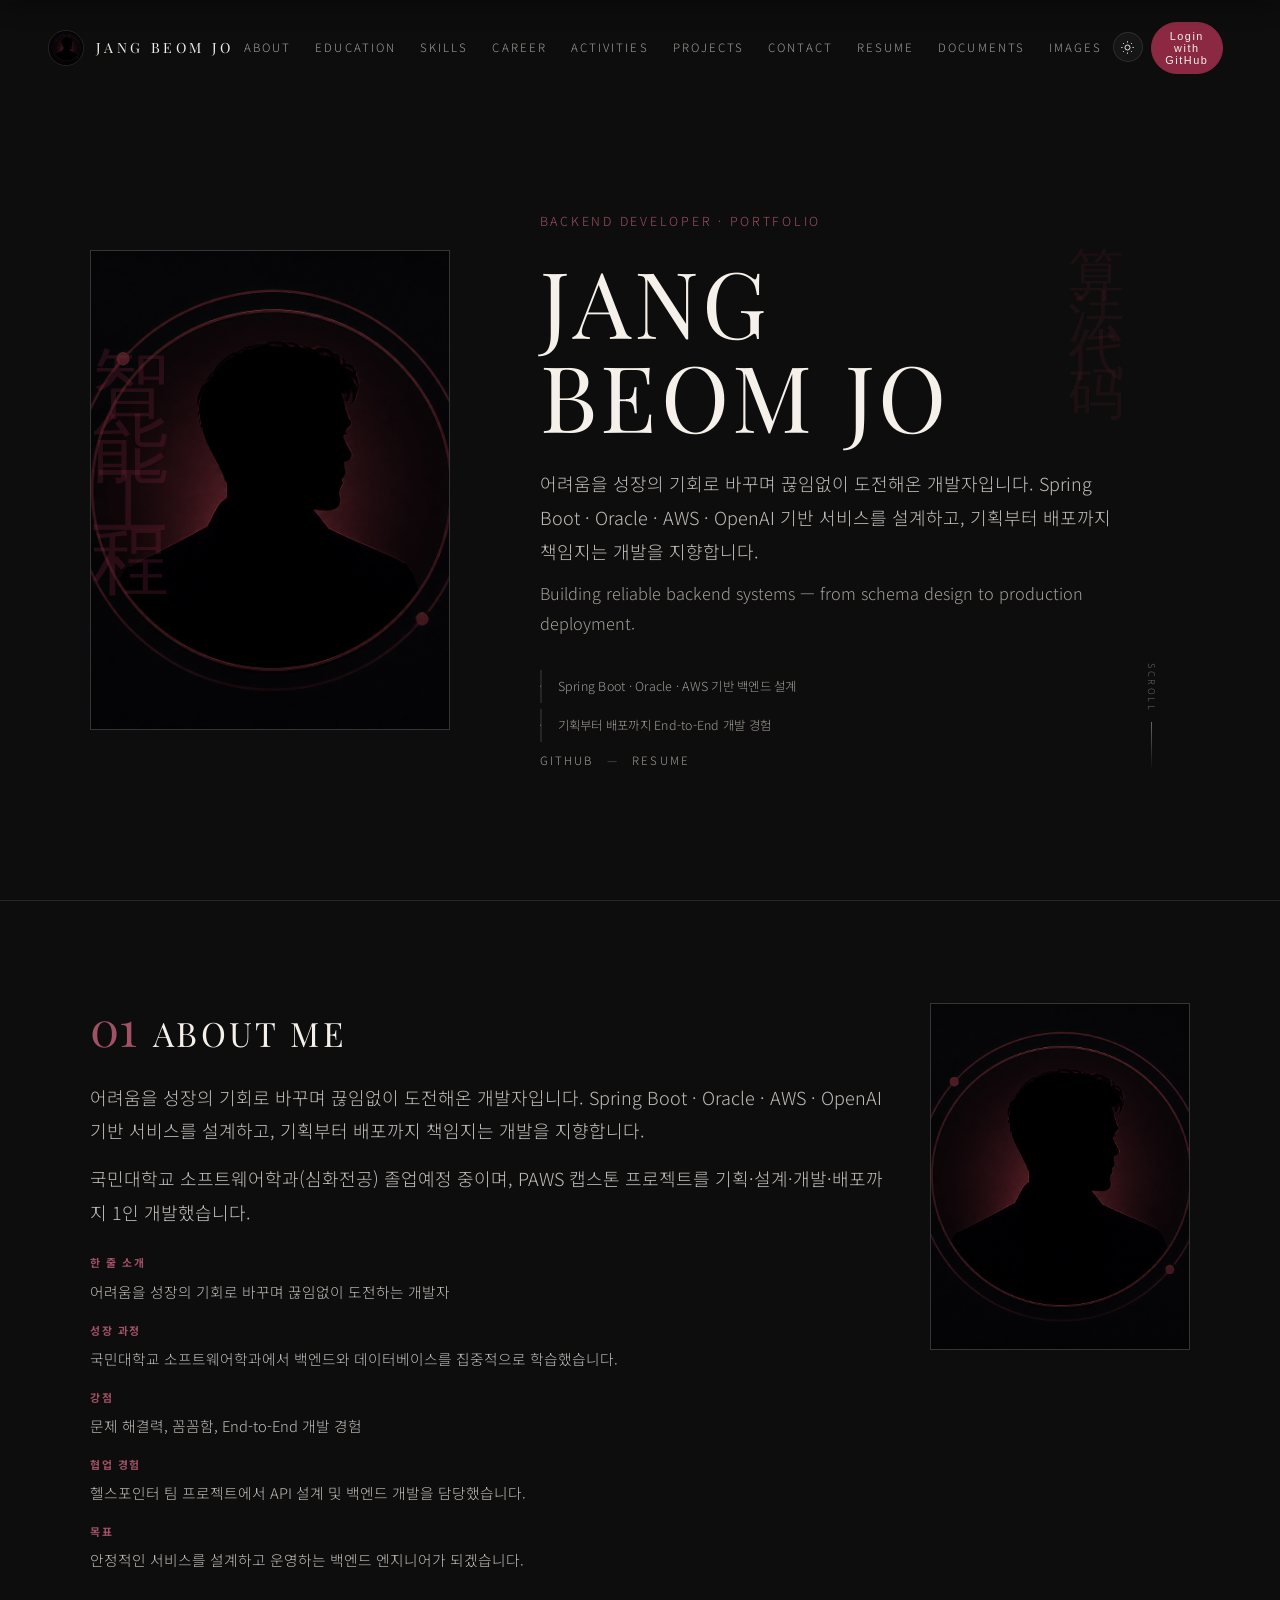
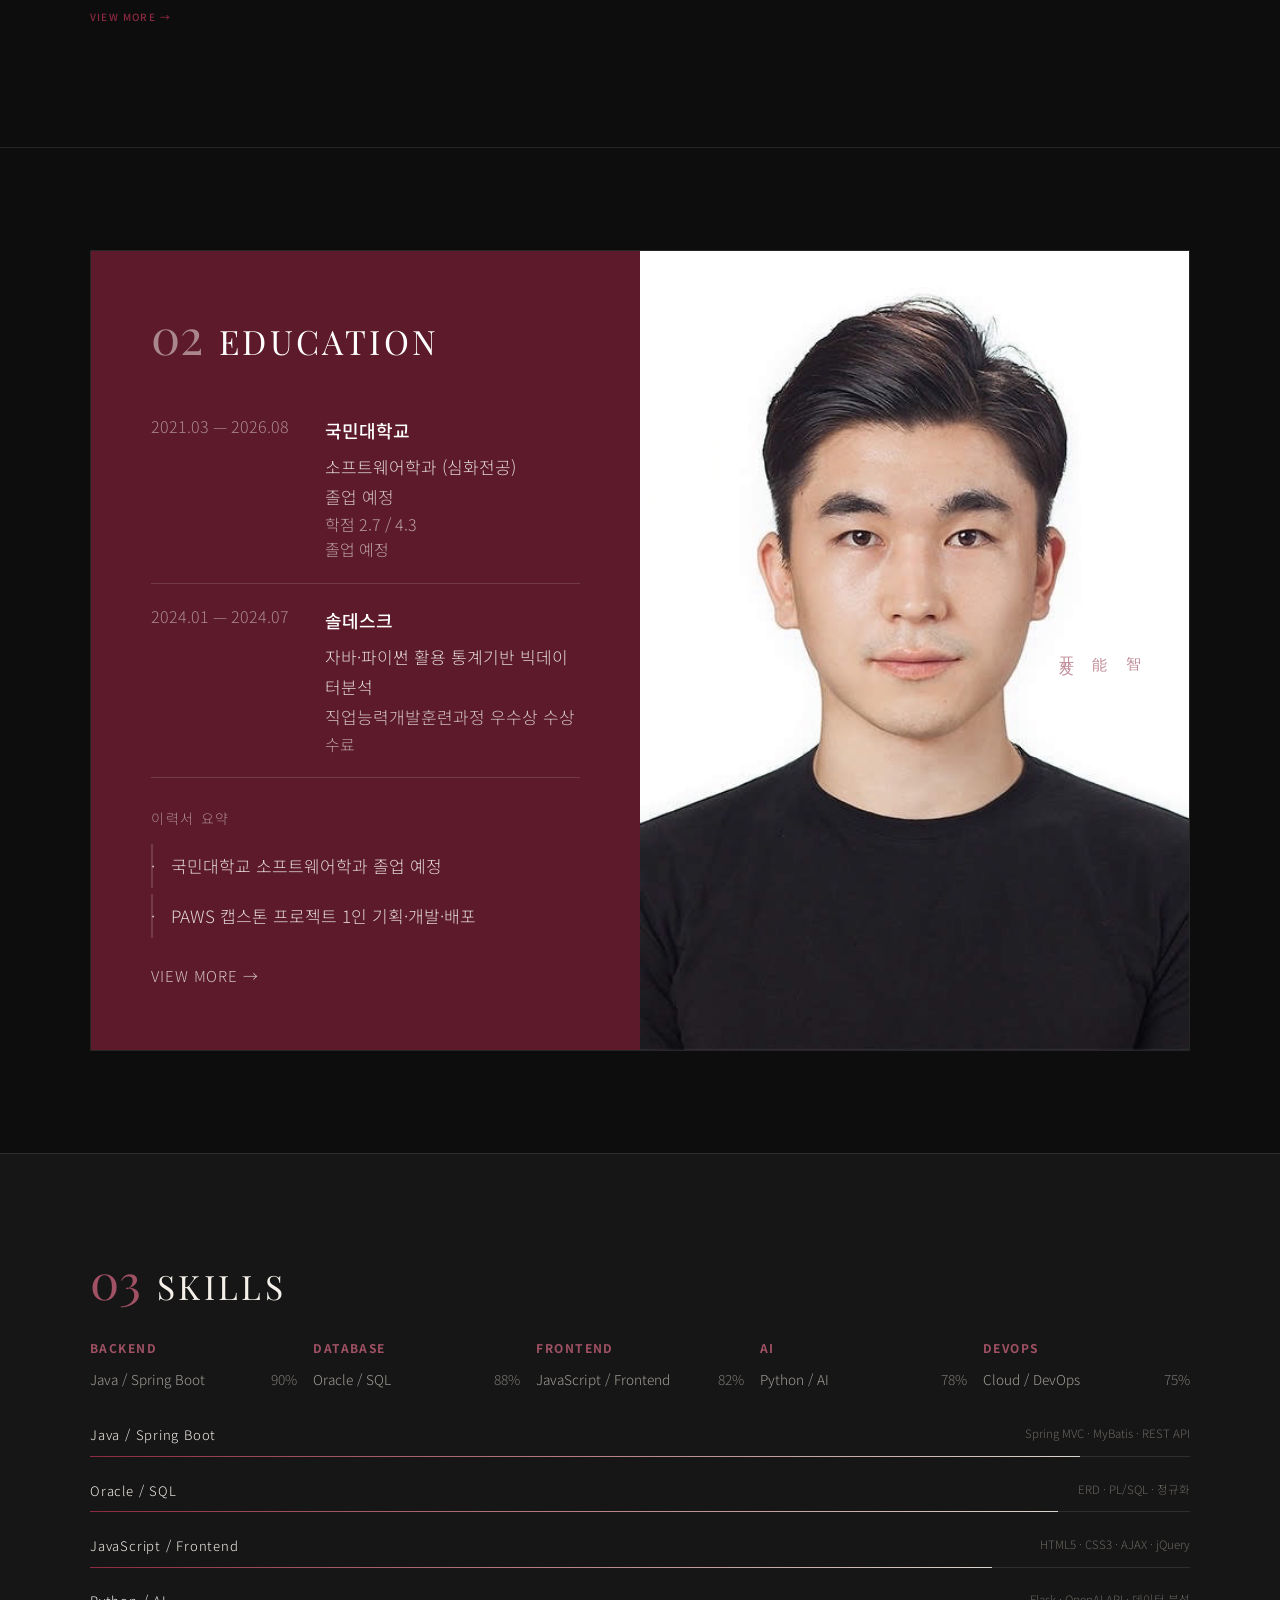
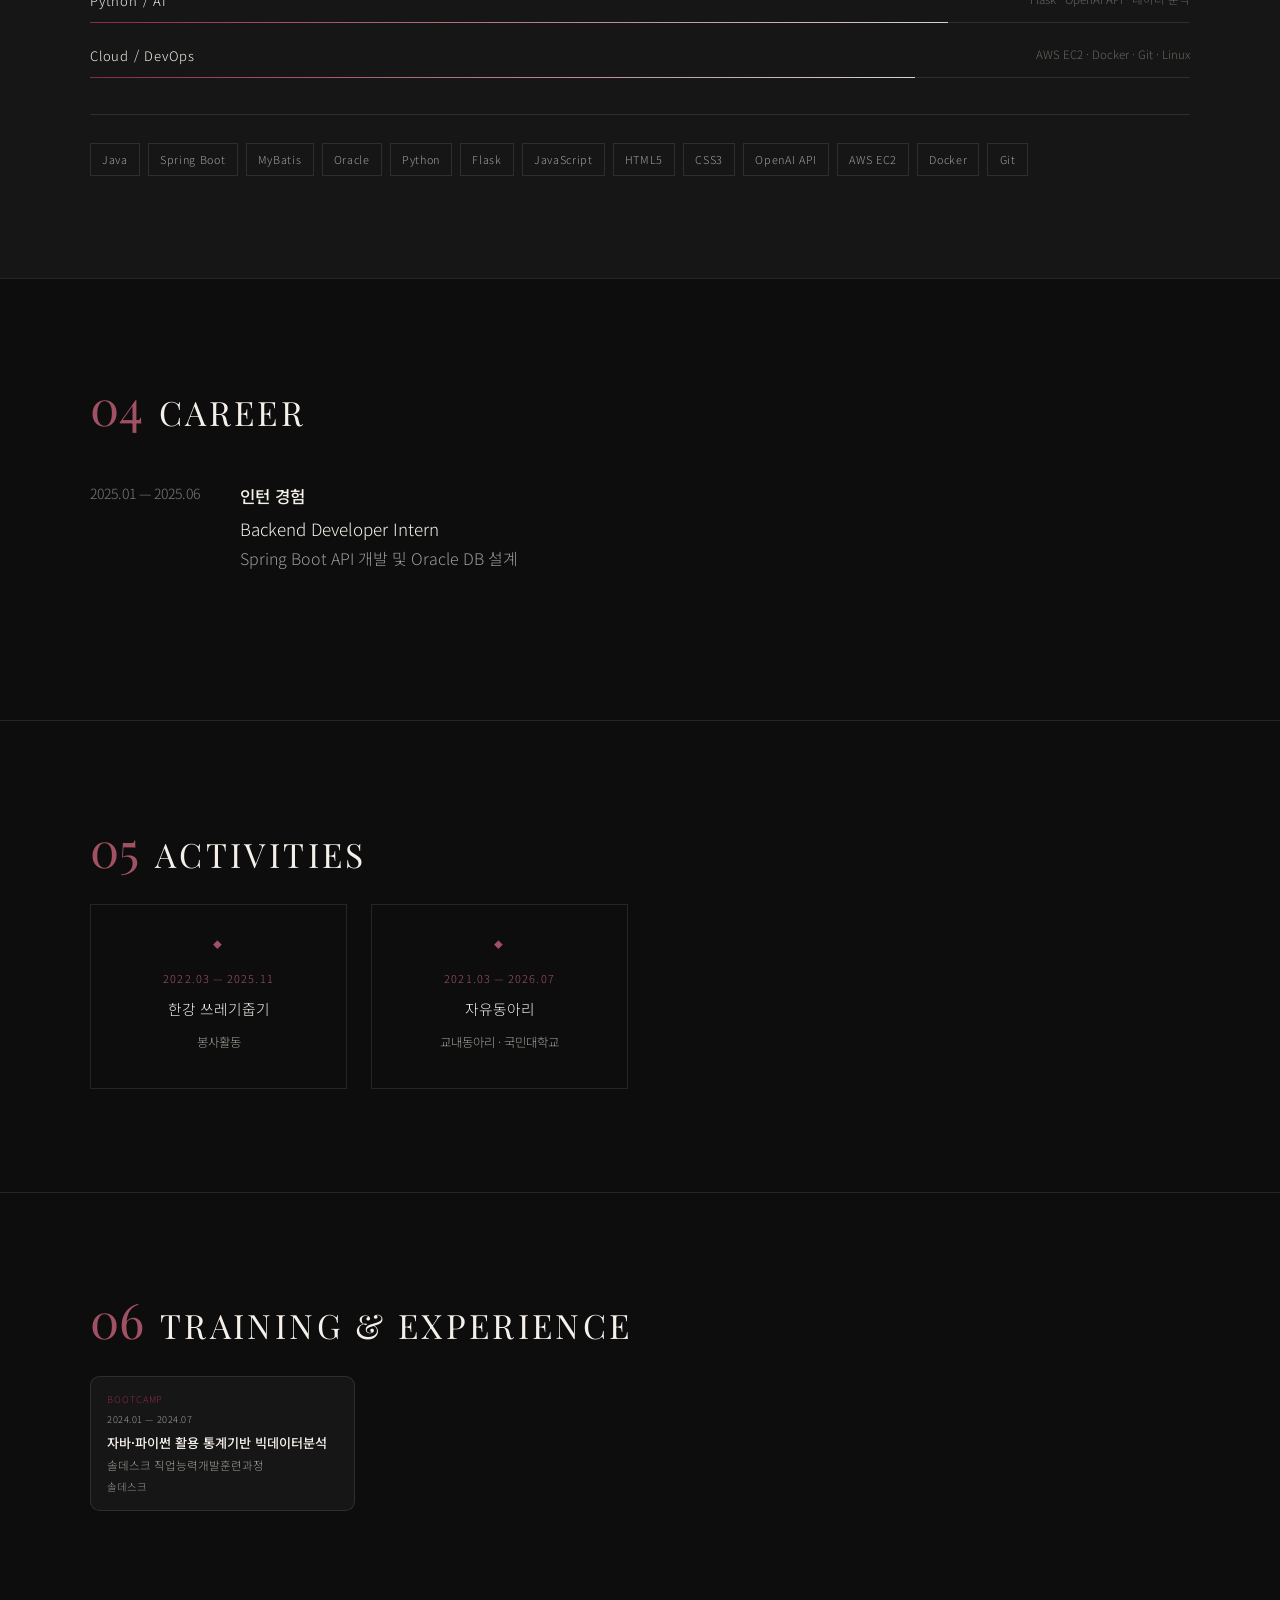
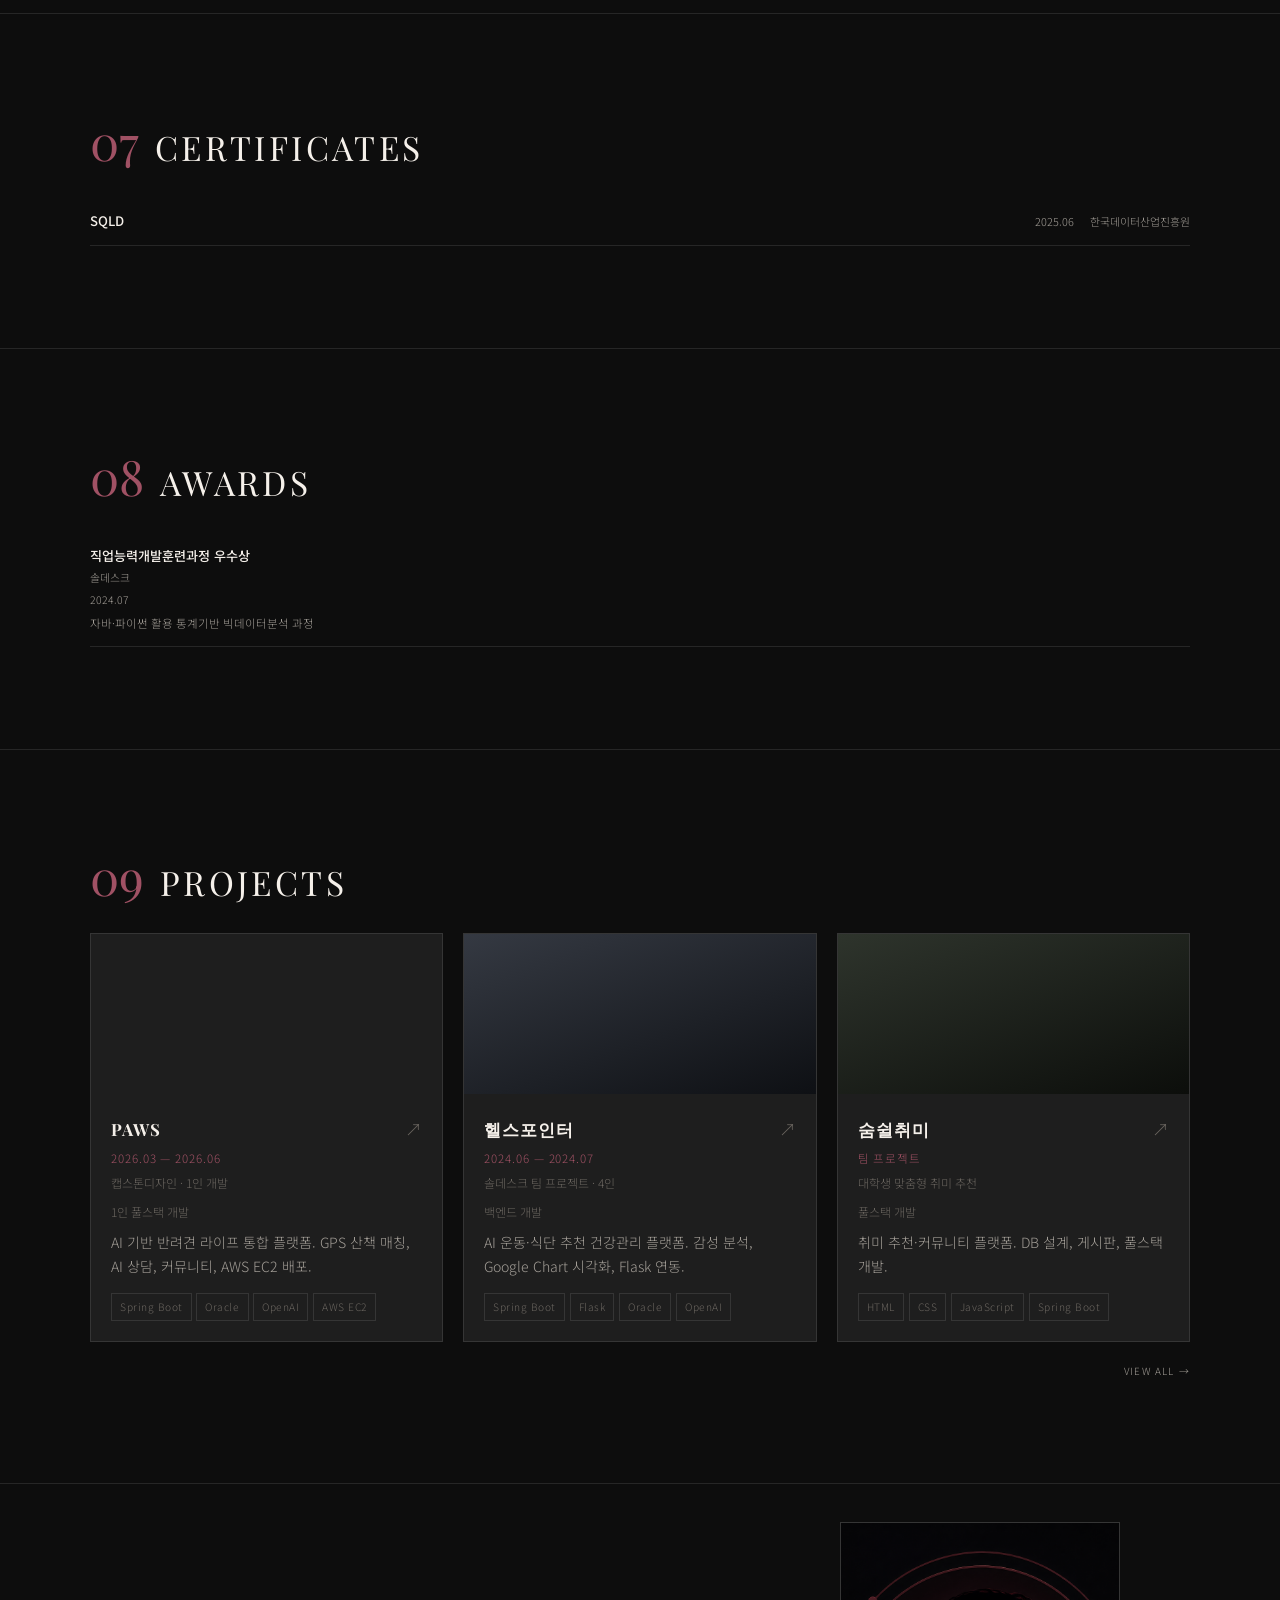
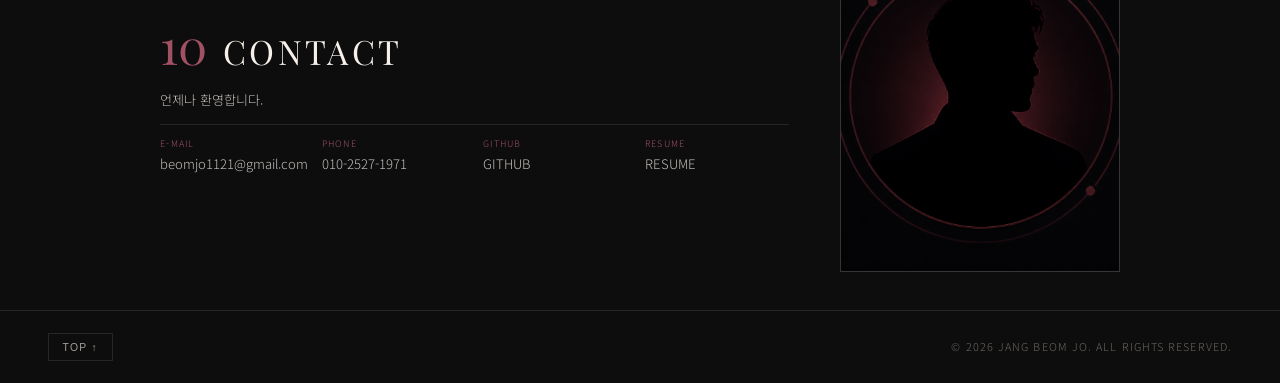
==== commit 24d0a7fc: "새 포트폴리오 업로드" ====
--- a/index.html
+++ b/index.html
@@ -7,12 +7,12 @@
   <link rel="preconnect" href="https://fonts.googleapis.com">
   <link rel="preconnect" href="https://fonts.gstatic.com" crossorigin>
   <link href="https://fonts.googleapis.com/css2?family=Cormorant+Garamond:ital@0;1&family=Noto+Sans+KR:wght@300;400;500&family=Playfair+Display:wght@400;600&display=swap" rel="stylesheet">
-  <link rel="stylesheet" href="./css/style.css?v=20260718">
-  <link rel="stylesheet" href="./css/themes.css?v=20260716">
-  <link rel="stylesheet" href="./css/mobile.css?v=20260721">
-  <link rel="stylesheet" href="./css/editor.css?v=20260723">
+  <link rel="stylesheet" href="./css/style.css?v=20260824">
+  <link rel="stylesheet" href="./css/themes.css?v=20260831">
+  <link rel="stylesheet" href="./css/mobile.css?v=20260830">
+  <link rel="stylesheet" href="./css/editor.css?v=20260824">
   <link rel="stylesheet" href="./css/pages.css?v=20260716">
-  <link rel="stylesheet" href="./css/editorial.css?v=20260731">
+  <link rel="stylesheet" href="./css/editorial.css?v=20260831">
 </head>
 <body>
 
@@ -58,6 +58,7 @@
       </div>
       <div class="hero-mobile-bar reveal" id="heroMobileBar" aria-hidden="true">
         <div class="hero-chips" id="heroChips" aria-label="주요 기술"></div>
+        <div class="hero-journey" id="heroJourney" aria-label="주요 여정"></div>
         <nav class="hero-quick" id="heroQuickNav" aria-label="빠른 이동">
           <a href="#about">About</a>
           <a href="#projects">Work</a>
@@ -116,7 +117,7 @@
         </div>
         <div class="education-visual reveal">
           <img class="education-visual__img" src="./assets/profile.png" alt="">
-          <p class="education-visual__deco" aria-hidden="true">BUILD<br>DEPLOY<br>CREATE</p>
+          <p class="education-visual__deco" aria-hidden="true">智<br>能<br>开发</p>
         </div>
       </div>
     </section>
@@ -208,19 +209,28 @@
     <!-- 10 CONTACT -->
     <section class="section section-contact" id="contact">
       <div class="container contact-compact reveal">
-        <div class="section-headline contact-head">
-          <span class="section-index">10</span>
-          <h2 class="section-title">CONTACT</h2>
-        </div>
-        <p class="contact-lead">언제나 환영합니다.</p>
-        <div class="contact-row"></div>
+        <div class="contact-grid">
+          <div class="contact-copy">
+            <div class="section-headline contact-head">
+              <span class="section-index">10</span>
+              <h2 class="section-title">CONTACT</h2>
+            </div>
+            <p class="contact-lead">언제나 환영합니다.</p>
+            <div class="contact-row"></div>
+          </div>
+          <div class="contact-portrait reveal">
+            <div class="portrait-frame portrait-frame--contact">
+              <img src="./assets/profile.png" alt="장범조 프로필">
+            </div>
+          </div>
+        </div>
       </div>
     </section>
   </main>
 
   <footer class="site-footer">
+    <button type="button" class="top-btn" id="topBtn">TOP ↑</button>
     <p>© 2026 JANG BEOM JO. ALL RIGHTS RESERVED.</p>
-    <button type="button" class="top-btn" id="topBtn">TOP ↑</button>
   </footer>
 
   <div class="skeleton-overlay" id="skeletonOverlay" aria-hidden="true"></div>
@@ -234,16 +244,17 @@
   <script src="./js/editor/history.js"></script>
   <script src="./js/editor/autosave.js?v=20260801"></script>
   <script src="./js/editor/draft.js"></script>
-  <script src="./js/cms/shared.js?v=20260723"></script>
+  <script src="./js/cms/shared.js?v=20260824"></script>
   <script src="./js/editor/auth.js"></script>
   <script src="./js/editor/github.js"></script>
   <script src="./js/editor/upload.js"></script>
   <script src="./js/editor/ui.js"></script>
   <script src="./js/cms/github-panel.js"></script>
   <script src="./js/cms/header.js?v=20260801"></script>
-  <script src="./js/editor/inline-editor.js?v=20260801"></script>
+  <script src="./js/editor/inline-editor.js?v=20260824"></script>
   <script src="./js/seo.js"></script>
-  <script src="./js/theme.js?v=20260731"></script>
-  <script src="./js/main.js?v=20260801"></script>
+  <script src="./js/theme.js?v=20260824"></script>
+  <script src="./js/project-detail.js?v=20260824"></script>
+  <script src="./js/main.js?v=20260824"></script>
 </body>
 </html>
--- a/css/style.css
+++ b/css/style.css
@@ -571,6 +571,47 @@
 .hero-links a:hover { color: var(--white); }
 .hero-links span { color: var(--muted-dim); }
 
+/* Hero journey timeline (mobile bar) */
+.hero-journey {
+  display: grid;
+  grid-template-columns: repeat(var(--journey-cols, 4), minmax(0, 1fr));
+  gap: 0.35rem;
+  width: 100%;
+  max-width: 24rem;
+  padding: 0.65rem 0.45rem;
+  border: 1px solid var(--ep-journey-border, var(--line));
+  border-radius: 0.35rem;
+  background: var(--ep-journey-bg, color-mix(in srgb, var(--surface) 88%, var(--black)));
+}
+
+.hero-journey:empty {
+  display: none;
+}
+
+.hero-journey__item {
+  display: flex;
+  flex-direction: column;
+  align-items: center;
+  gap: 0.2rem;
+  text-align: center;
+  min-width: 0;
+}
+
+.hero-journey__item strong {
+  font-family: var(--serif);
+  font-size: 0.74rem;
+  letter-spacing: 0.06em;
+  color: var(--ep-journey-year, var(--accent-readable, var(--accent)));
+  line-height: 1.1;
+}
+
+.hero-journey__item span {
+  font-size: 0.48rem;
+  line-height: 1.35;
+  color: var(--ep-journey-label, var(--muted));
+  word-break: keep-all;
+}
+
 .hero-scroll {
   position: absolute;
   right: -2rem;
@@ -1069,12 +1110,208 @@
   letter-spacing: 0.04em;
 }
 
-.project-card__gh {
+.project-card__gh,
+.project-card__detail {
   font-size: 0.75rem;
   color: var(--muted-dim);
 }
 
-.project-card__gh:hover { color: var(--white); }
+.project-card__gh:hover,
+.project-card__detail:hover { color: var(--white); }
+
+.project-card__detail {
+  background: none;
+  border: none;
+  padding: 0;
+  margin: 0;
+  cursor: pointer;
+  font: inherit;
+  line-height: 1;
+  flex-shrink: 0;
+}
+
+body.edit-mode .project-card__detail { pointer-events: none; }
+
+/* ─── 프로젝트 상세 모달 ─── */
+.project-detail-modal {
+  position: fixed;
+  inset: 0;
+  z-index: 9000;
+  display: grid;
+  place-items: center;
+  padding: 1rem;
+  opacity: 0;
+  pointer-events: none;
+  transition: opacity 0.3s ease;
+}
+
+.project-detail-modal.is-open {
+  opacity: 1;
+  pointer-events: auto;
+}
+
+body.project-detail-open { overflow: hidden; }
+
+.project-detail-modal__backdrop {
+  position: absolute;
+  inset: 0;
+  background: rgba(0, 0, 0, 0.62);
+  backdrop-filter: blur(4px);
+}
+
+.project-detail-modal__panel {
+  position: relative;
+  width: min(720px, 100%);
+  max-height: min(88vh, 900px);
+  overflow: auto;
+  border: 1px solid var(--line-strong);
+  background: var(--surface);
+  box-shadow: 0 24px 64px rgba(0, 0, 0, 0.35);
+  animation: projectDetailIn 0.35s var(--ease, ease) both;
+}
+
+@keyframes projectDetailIn {
+  from { opacity: 0; transform: translateY(16px); }
+  to { opacity: 1; transform: translateY(0); }
+}
+
+.project-detail-modal__close {
+  position: sticky;
+  top: 0;
+  float: right;
+  z-index: 2;
+  margin: 0.75rem 0.75rem 0 0;
+  width: 2rem;
+  height: 2rem;
+  border: 1px solid var(--line);
+  background: var(--surface-2);
+  color: var(--muted);
+  font-size: 1.25rem;
+  line-height: 1;
+  cursor: pointer;
+}
+
+.project-detail-modal__close:hover { color: var(--white); border-color: var(--line-strong); }
+
+.project-detail-modal__hero {
+  height: 200px;
+  background: var(--surface-2) center / cover no-repeat;
+}
+
+.project-detail-modal__hero--paws {
+  background: linear-gradient(160deg, rgba(122, 31, 31, 0.4), #141010);
+}
+
+.project-detail-modal__hero--health {
+  background: linear-gradient(160deg, rgba(80, 90, 110, 0.45), #0e1014);
+}
+
+.project-detail-modal__hero--hobby {
+  background: linear-gradient(160deg, rgba(70, 85, 65, 0.4), #0c0e0b);
+}
+
+.project-detail-modal__hero--default {
+  background: linear-gradient(160deg, rgba(122, 31, 31, 0.4), #141010);
+}
+
+.project-detail-modal__body { padding: 1.4rem 1.6rem 1.8rem; }
+
+.project-detail-modal__period {
+  font-size: 0.68rem;
+  letter-spacing: 0.1em;
+  color: var(--accent-readable, var(--accent));
+  margin-bottom: 0.35rem;
+}
+
+.project-detail-modal__title {
+  font-family: var(--serif);
+  font-size: clamp(1.25rem, 3vw, 1.75rem);
+  letter-spacing: 0.04em;
+  margin-bottom: 0.5rem;
+}
+
+.project-detail-modal__type,
+.project-detail-modal__role,
+.project-detail-modal__meta {
+  font-size: 0.72rem;
+  color: var(--muted-dim);
+  margin-bottom: 0.35rem;
+}
+
+.project-detail-modal__desc {
+  color: var(--muted);
+  line-height: 1.85;
+  margin: 1rem 0 1.25rem;
+}
+
+.project-detail-modal__block {
+  border-top: 1px solid var(--line);
+  padding-top: 1rem;
+  margin-bottom: 1rem;
+}
+
+.project-detail-modal__block h3 {
+  font-family: var(--serif);
+  font-size: 0.82rem;
+  letter-spacing: 0.08em;
+  color: var(--accent-readable, var(--accent));
+  margin-bottom: 0.5rem;
+}
+
+.project-detail-modal__block p {
+  color: var(--muted);
+  line-height: 1.8;
+  font-size: 0.88rem;
+}
+
+.project-detail-modal__tags {
+  display: flex;
+  flex-wrap: wrap;
+  gap: 0.4rem;
+  margin-bottom: 1rem;
+}
+
+.project-detail-modal__tags span {
+  font-size: 0.62rem;
+  border: 1px solid var(--line);
+  padding: 0.25rem 0.55rem;
+  color: var(--muted);
+}
+
+.project-detail-modal__gallery {
+  display: grid;
+  grid-template-columns: repeat(auto-fill, minmax(140px, 1fr));
+  gap: 0.6rem;
+  margin-bottom: 1.2rem;
+}
+
+.project-detail-modal__gallery img {
+  width: 100%;
+  aspect-ratio: 4 / 3;
+  object-fit: cover;
+  border: 1px solid var(--line);
+}
+
+.project-detail-modal__links {
+  display: flex;
+  flex-wrap: wrap;
+  gap: 0.5rem;
+  padding-top: 0.5rem;
+}
+
+.project-detail-modal__link {
+  font-size: 0.68rem;
+  letter-spacing: 0.06em;
+  color: var(--white);
+  text-decoration: none;
+  border: 1px solid var(--line);
+  padding: 0.45rem 0.85rem;
+}
+
+.project-detail-modal__link:hover {
+  border-color: var(--accent);
+  color: var(--accent);
+}
 
 .project-card__body time {
   display: block;
@@ -1170,7 +1407,27 @@
 }
 
 .contact-compact {
-  max-width: min(900px, 100%);
+  max-width: min(960px, 100%);
+}
+
+.contact-grid {
+  display: grid;
+  grid-template-columns: 1fr min(280px, 34vw);
+  gap: clamp(2rem, 4vw, 3.5rem);
+  align-items: center;
+}
+
+.contact-portrait .portrait-frame--contact {
+  border: 1px solid var(--line);
+  overflow: hidden;
+}
+
+.contact-portrait img {
+  display: block;
+  width: 100%;
+  aspect-ratio: 4 / 5;
+  object-fit: cover;
+  object-position: center 22%;
 }
 
 .contact-head {
--- a/css/themes.css
+++ b/css/themes.css
@@ -189,11 +189,27 @@
 }
 
 body.theme-light .section-about {
-  background: var(--surface);
+  background: var(--ep-about-bg, var(--surface));
 }
 
 body.theme-light .section-skills {
-  background: var(--black);
+  background: var(--ep-skills-bg, var(--black));
+}
+
+body.theme-light .section-activities {
+  background: var(--ep-activities-bg, var(--surface2));
+}
+
+body.theme-light .section-contact {
+  background: var(--ep-contact-bg, var(--surface2));
+}
+
+body.theme-light .text-link--box {
+  color: var(--ep-box-text-muted, var(--muted-readable, var(--muted)));
+}
+
+body.theme-light .text-link--box:hover {
+  color: var(--accent-readable, var(--accent));
 }
 
 body.theme-light .project-card,
@@ -204,135 +220,88 @@
   background: var(--surface);
 }
 
+body.theme-light .project-card__body p,
+body.theme-light .project-card__body small {
+  color: var(--ep-box-text-muted, var(--body-soft));
+}
+
 body.theme-light .theme-switcher__panel {
   box-shadow: 0 20px 50px rgba(0, 0, 0, 0.1);
 }
 
-/* ── Preset accents ── */
+body.theme-light .theme-switcher__card {
+  color: var(--ep-box-text, var(--white));
+}
+
+body.theme-light .theme-switcher__desc {
+  color: var(--ep-box-text-muted, var(--muted));
+}
+
+/* ── Preset accents (12 themes) ── */
 body.theme-modern .education-panel,
 body.theme-ivory .education-panel {
-  background: var(--accent-deep);
+  background: var(--ep-education-panel, var(--accent-deep));
 }
 
 body.theme-ink .skill-bar__fill {
   background: linear-gradient(to right, var(--accent), #A8C0D8);
 }
 
-body.theme-rosewood .section-title {
-  letter-spacing: 0.05em;
-}
-
-body.theme-paper .brand {
-  letter-spacing: 0.22em;
-}
-
-body.theme-obsidian .section-title {
-  letter-spacing: 0.08em;
-}
-
-body.theme-obsidian .nav-desktop a.is-active::after {
-  background: var(--accent);
+body.theme-blush .skill-bar__fill {
+  background: linear-gradient(to right, var(--accent), #D8A8B8);
+}
+
+body.theme-lilac .skill-bar__fill {
+  background: linear-gradient(to right, var(--accent), #C8B0D8);
 }
 
 body.theme-sage .skill-bar__fill {
   background: linear-gradient(to right, var(--accent), #A8C8B0);
 }
 
-body.theme-dusk .section-title {
-  letter-spacing: 0.06em;
-}
-
-body.theme-dusk .skill-bar__fill {
-  background: linear-gradient(to right, var(--accent), #B8A8D8);
-}
-
-body.theme-sand .brand {
-  letter-spacing: 0.18em;
-}
-
-body.theme-sand .education-panel {
-  background: var(--accent-deep);
-}
-
-body.theme-carbon .skill-bar__fill {
-  background: linear-gradient(to right, var(--accent), #8AD8D0);
-}
-
-body.theme-carbon .section-title {
-  letter-spacing: 0.1em;
-}
-
-/* ── Flashy presets ── */
-body.theme-flashy .section-index {
-  text-shadow: 0 0 24px color-mix(in srgb, var(--accent) 45%, transparent);
-}
-
-body.theme-flashy .skill-bar__fill {
-  box-shadow: 0 0 14px color-mix(in srgb, var(--accent) 50%, transparent);
-}
-
-body.theme-flashy .hero-chip {
-  border-color: color-mix(in srgb, var(--accent) 55%, var(--line));
-  box-shadow: 0 0 10px color-mix(in srgb, var(--accent) 25%, transparent);
-}
-
-body.theme-neon .hero::before {
+body.theme-peach .skill-bar__fill {
+  background: linear-gradient(to right, var(--accent), #E8B8A0);
+}
+
+body.theme-ocean .skill-bar__fill {
+  background: linear-gradient(to right, var(--accent), #88B8D8);
+}
+
+body.theme-pearl .skill-bar__fill {
+  background: linear-gradient(to right, var(--accent), #D8C0A0);
+}
+
+body.theme-twilight .skill-bar__fill {
+  background: linear-gradient(to right, var(--accent), #C8B8E8);
+}
+
+body.theme-mulberry .skill-bar__fill {
+  background: linear-gradient(to right, var(--accent), #D898A8);
+}
+
+body.theme-moonlit .skill-bar__fill {
+  background: linear-gradient(to right, var(--accent), #98D0D8);
+}
+
+body.theme-blush .hero::before,
+body.theme-lilac .hero::before,
+body.theme-sage .hero::before,
+body.theme-peach .hero::before,
+body.theme-ocean .hero::before,
+body.theme-pearl .hero::before {
   background:
-    radial-gradient(ellipse 85% 55% at 18% 28%, rgba(255, 45, 149, 0.22), transparent 62%),
-    radial-gradient(ellipse 65% 45% at 82% 72%, rgba(0, 245, 255, 0.14), transparent 58%);
-}
-
-body.theme-neon .skill-bar__fill {
-  background: linear-gradient(90deg, #FF2D95, #00F5FF);
-}
-
-body.theme-neon .section-title {
-  letter-spacing: 0.06em;
-}
-
-body.theme-aurora .hero::before {
+    radial-gradient(ellipse 85% 55% at 15% 25%, color-mix(in srgb, var(--accent) 12%, transparent), transparent 65%),
+    radial-gradient(ellipse 70% 45% at 85% 80%, color-mix(in srgb, var(--accent) 8%, transparent), transparent 60%);
+}
+
+body.theme-twilight .hero::before,
+body.theme-mulberry .hero::before,
+body.theme-moonlit .hero::before,
+body.theme-ink .hero::before,
+body.theme-modern .hero::before {
   background:
-    radial-gradient(ellipse 80% 50% at 12% 35%, rgba(0, 245, 160, 0.2), transparent 60%),
-    radial-gradient(ellipse 70% 45% at 88% 65%, rgba(255, 110, 199, 0.16), transparent 58%);
-}
-
-body.theme-aurora .skill-bar__fill {
-  background: linear-gradient(90deg, #00F5A0, #FF6EC7);
-}
-
-body.theme-sunset .hero::before {
-  background:
-    radial-gradient(ellipse 75% 50% at 20% 30%, rgba(255, 107, 53, 0.24), transparent 60%),
-    radial-gradient(ellipse 60% 40% at 80% 75%, rgba(255, 45, 149, 0.14), transparent 55%);
-}
-
-body.theme-sunset .skill-bar__fill {
-  background: linear-gradient(90deg, #FF6B35, #FF2D95);
-}
-
-body.theme-electric .hero::before {
-  background:
-    radial-gradient(ellipse 70% 45% at 25% 25%, rgba(255, 230, 0, 0.18), transparent 58%),
-    radial-gradient(ellipse 65% 50% at 75% 70%, rgba(77, 159, 255, 0.2), transparent 60%);
-}
-
-body.theme-electric .skill-bar__fill {
-  background: linear-gradient(90deg, #FFE600, #4D9FFF);
-}
-
-body.theme-prism .hero::before {
-  background:
-    radial-gradient(ellipse 70% 45% at 15% 30%, rgba(178, 75, 243, 0.2), transparent 58%),
-    radial-gradient(ellipse 65% 45% at 85% 65%, rgba(255, 110, 199, 0.18), transparent 58%),
-    radial-gradient(ellipse 50% 35% at 50% 90%, rgba(0, 245, 160, 0.1), transparent 50%);
-}
-
-body.theme-prism .skill-bar__fill {
-  background: linear-gradient(90deg, #B24BF3, #FF6EC7, #00F5A0);
-}
-
-body.theme-prism .section-title {
-  letter-spacing: 0.07em;
+    radial-gradient(ellipse 90% 55% at 15% 25%, color-mix(in srgb, var(--accent) 14%, transparent), transparent 65%),
+    radial-gradient(ellipse 70% 45% at 85% 80%, color-mix(in srgb, var(--accent) 8%, transparent), transparent 60%);
 }
 
 /* ── Global surfaces ── */
@@ -377,7 +346,7 @@
   }
 
   .theme-switcher__grid {
-    max-height: 46vh;
+    max-height: 52vh;
     overflow-y: auto;
     grid-template-columns: repeat(3, 1fr);
     gap: 0.3rem;
@@ -414,11 +383,11 @@
 }
 
 .section-activities .activity-card p {
-  color: var(--white);
+  color: var(--ep-box-text, var(--white));
 }
 
 .section-activities .activity-card small {
-  color: var(--body-soft);
+  color: var(--ep-box-text-muted, var(--body-soft));
 }
 
 .education-panel .section-index--light {
--- a/css/mobile.css
+++ b/css/mobile.css
@@ -206,6 +206,7 @@
 
   /* 카드·칩·그리드 — 화면 너비 안쪽으로 고정 */
   .hero-chips,
+  .hero-journey,
   .hero-quick,
   .hero-mobile-bar,
   .skill-categories,
@@ -228,13 +229,9 @@
   /* HERO — 모바일 풀스크린 + 사진 왼쪽 · 텍스트 오른쪽 */
   .hero {
     position: relative;
-    min-height: 100svh;
-    min-height: 100dvh;
+    min-height: auto;
     padding: 0;
-    display: flex;
-    flex-direction: column;
-    justify-content: stretch;
-    align-items: stretch;
+    display: block;
     overflow: hidden;
     isolation: isolate;
   }
@@ -266,11 +263,11 @@
   .hero-inner {
     position: relative;
     z-index: 1;
-    flex: 1;
+    flex: none;
     display: grid;
     grid-template-columns: min(140px, 38vw) 1fr;
     grid-template-areas:
-      "portrait eyebrow"
+      "eyebrow eyebrow"
       "portrait name"
       "portrait links"
       "tagline-ko tagline-ko"
@@ -278,13 +275,43 @@
       "intro-lines intro-lines";
     align-items: start;
     align-content: center;
-    gap: 0.35rem 1rem;
+    gap: 0.45rem 1rem;
     text-align: left;
     width: 100%;
     max-width: 100%;
     min-height: 0;
-    padding: calc(4.5rem + env(safe-area-inset-top, 0px)) var(--page-gutter) 0.75rem;
+    padding: calc(4.5rem + env(safe-area-inset-top, 0px)) var(--page-gutter) 0.65rem;
     box-sizing: border-box;
+  }
+
+  .hero-inner.container::before {
+    content: "程 序 开 发";
+    position: absolute;
+    top: calc(4.5rem + env(safe-area-inset-top, 0px));
+    left: calc(var(--page-gutter) + 0.25rem);
+    z-index: 0;
+    writing-mode: vertical-rl;
+    font-family: var(--serif);
+    font-size: clamp(2.2rem, 9vw, 3.2rem);
+    letter-spacing: 0.22em;
+    color: var(--ep-hanja-mobile, color-mix(in srgb, var(--accent) 18%, transparent));
+    pointer-events: none;
+    user-select: none;
+  }
+
+  .hero-inner.container::after {
+    content: "云 端 部 署";
+    position: absolute;
+    right: var(--page-gutter);
+    bottom: 6.5rem;
+    z-index: 0;
+    writing-mode: vertical-rl;
+    font-family: var(--serif);
+    font-size: clamp(1.8rem, 7vw, 2.6rem);
+    letter-spacing: 0.2em;
+    color: var(--ep-hanja-soft, color-mix(in srgb, var(--accent) 12%, transparent));
+    pointer-events: none;
+    user-select: none;
   }
 
   .hero-body {
@@ -299,10 +326,17 @@
 
   .hero-eyebrow {
     grid-area: eyebrow;
-    align-self: end;
+    align-self: start;
+    justify-self: center;
+    width: 100%;
+    max-width: 100%;
+    white-space: nowrap;
+    overflow: hidden;
+    text-overflow: ellipsis;
+    text-align: center;
     font-size: 0.58rem;
     letter-spacing: 0.12em;
-    margin-bottom: 0;
+    margin: 0 0 0.15rem;
     line-height: 1.4;
     color: var(--accent-readable, var(--accent));
   }
@@ -311,7 +345,7 @@
     grid-area: name;
     font-size: clamp(1.55rem, 6.2vw, 1.85rem);
     line-height: 1.06;
-    margin-bottom: 0;
+    margin: 1.15rem 0 0;
     letter-spacing: 0.02em;
     color: var(--white);
   }
@@ -370,7 +404,8 @@
     display: flex;
     flex-direction: column;
     align-items: center;
-    gap: 0.95rem;
+    gap: 0.75rem;
+    margin-top: 0;
     position: relative;
     z-index: 1;
     padding: 0.85rem var(--page-gutter) calc(1.15rem + env(safe-area-inset-bottom, 0px));
@@ -398,12 +433,12 @@
 
   .hero-chip {
     padding: 0.32rem 0.62rem;
-    border: 1px solid color-mix(in srgb, var(--accent-readable, var(--accent)) 28%, var(--line));
+    border: 1px solid var(--ep-chip-border, color-mix(in srgb, var(--accent-readable, var(--accent)) 28%, var(--line)));
     border-radius: 999px;
     font-size: 0.58rem;
     letter-spacing: 0.07em;
-    color: var(--muted-readable, var(--muted));
-    background: color-mix(in srgb, var(--surface) 86%, var(--black));
+    color: var(--ep-chip-text, var(--muted-readable, var(--muted)));
+    background: var(--ep-chip-bg, color-mix(in srgb, var(--surface) 86%, var(--black)));
     backdrop-filter: blur(8px);
     animation: heroChipIn 0.55s var(--ease, ease) both;
   }
@@ -613,9 +648,8 @@
 
   .section-education__inner {
     position: relative;
-    display: grid;
-    grid-template-columns: 1fr;
-    grid-template-rows: minmax(0, auto);
+    display: block;
+    overflow: hidden;
     min-height: 0;
     border: none;
     width: 100%;
@@ -627,25 +661,26 @@
     grid-area: 1 / 1;
     position: relative;
     z-index: 1;
+    width: 100%;
     min-height: 0;
   }
 
   .education-visual {
-    grid-area: 1 / 1;
-    position: relative;
-    justify-self: end;
-    align-self: start;
-    width: 96px;
-    height: 122px;
-    margin: 1.35rem var(--page-gutter) 0 0;
-    min-height: 0 !important;
+    position: absolute;
+    top: 2.25rem;
+    right: calc(var(--page-gutter) + 1.5rem);
+    width: clamp(84px, 27vw, 108px);
+    aspect-ratio: 4 / 5;
+    height: auto;
+    margin: 0;
     z-index: 2;
+    pointer-events: auto;
     background: rgba(0, 0, 0, 0.35);
     overflow: hidden;
     border-radius: 0.35rem;
     border: 1px solid var(--line-on-accent);
     box-shadow: 0 4px 14px rgba(0, 0, 0, 0.28);
-    pointer-events: auto;
+    box-sizing: border-box;
   }
 
   .education-visual__img {
@@ -653,7 +688,8 @@
     height: 100%;
     min-height: 0 !important;
     object-fit: cover;
-    object-position: center top;
+    object-position: center 18%;
+    border-radius: 0.35rem;
   }
 
   .education-visual__deco {
@@ -662,7 +698,7 @@
 
   .education-panel__content {
     padding: 1.35rem var(--page-gutter);
-    padding-right: calc(96px + var(--page-gutter) + 0.85rem);
+    padding-right: calc(clamp(84px, 27vw, 108px) + var(--page-gutter) + 1.35rem);
   }
 
   .education-panel__bg-btn {
@@ -896,6 +932,10 @@
     padding: clamp(1.35rem, 4vw, 1.85rem) 0;
   }
 
+  .contact-portrait {
+    display: none !important;
+  }
+
   .contact-row {
     grid-template-columns: 1fr 1fr;
     gap: 0.45rem 0.75rem;
@@ -1007,8 +1047,9 @@
   }
 
   .hero {
-    min-height: 100svh;
-    min-height: 100dvh;
+    min-height: auto !important;
+    height: auto;
+    display: block;
     padding: 0;
   }
 
@@ -1057,14 +1098,23 @@
   }
 
   .education-visual {
-    width: 88px;
-    height: 112px;
-    margin-top: 1.15rem;
-    margin-right: var(--page-gutter);
+    top: 2rem;
+    right: calc(var(--page-gutter) + 1rem);
+    width: clamp(84px, 27vw, 100px);
   }
 
   .education-panel__content {
-    padding-right: calc(88px + var(--page-gutter) + 0.85rem);
+    padding-right: calc(clamp(84px, 27vw, 100px) + var(--page-gutter) + 1rem);
+  }
+
+  .contact-grid {
+    grid-template-columns: 1fr;
+    gap: 1.5rem;
+    text-align: center;
+  }
+
+  .contact-row {
+    text-align: left;
   }
 
   .section-title {
@@ -1136,4 +1186,119 @@
   body.nav-open header.menu-open {
     z-index: 10101;
   }
+
+  /* 프로젝트 상세 모달 — 모바일 한 화면 */
+  .project-detail-modal {
+    padding: 0.5rem;
+  }
+
+  .project-detail-modal__panel {
+    width: 100%;
+    max-height: calc(100dvh - 1rem);
+    overflow: hidden;
+    display: flex;
+    flex-direction: column;
+  }
+
+  .project-detail-modal__content {
+    display: flex;
+    flex-direction: column;
+    flex: 1;
+    min-height: 0;
+    overflow: hidden;
+  }
+
+  .project-detail-modal__close {
+    position: absolute;
+    top: 0.45rem;
+    right: 0.45rem;
+    float: none;
+    margin: 0;
+    z-index: 3;
+    width: 1.75rem;
+    height: 1.75rem;
+    font-size: 1.1rem;
+  }
+
+  .project-detail-modal__hero {
+    height: clamp(230px, 38vh, 290px);
+    flex-shrink: 0;
+  }
+
+  .project-detail-modal__body {
+    flex: 1;
+    min-height: 0;
+    overflow: hidden;
+    padding: 0.65rem 0.95rem 0.8rem;
+  }
+
+  .project-detail-modal__period {
+    font-size: 0.56rem;
+    margin-bottom: 0.18rem;
+  }
+
+  .project-detail-modal__title {
+    font-size: 1.12rem;
+    margin-bottom: 0.2rem;
+  }
+
+  .project-detail-modal__type,
+  .project-detail-modal__role,
+  .project-detail-modal__meta {
+    font-size: 0.6rem;
+    margin-bottom: 0.12rem;
+  }
+
+  .project-detail-modal__desc {
+    font-size: 0.7rem;
+    line-height: 1.5;
+    margin: 0.35rem 0 0.45rem;
+    display: -webkit-box;
+    -webkit-line-clamp: 3;
+    -webkit-box-orient: vertical;
+    overflow: hidden;
+  }
+
+  .project-detail-modal__block {
+    padding-top: 0.45rem;
+    margin-bottom: 0.35rem;
+  }
+
+  .project-detail-modal__block h3 {
+    font-size: 0.64rem;
+    margin-bottom: 0.2rem;
+  }
+
+  .project-detail-modal__block p {
+    font-size: 0.64rem;
+    line-height: 1.45;
+    display: -webkit-box;
+    -webkit-line-clamp: 2;
+    -webkit-box-orient: vertical;
+    overflow: hidden;
+  }
+
+  .project-detail-modal__tags {
+    gap: 0.28rem;
+    margin-bottom: 0.35rem;
+  }
+
+  .project-detail-modal__tags span {
+    font-size: 0.54rem;
+    padding: 0.16rem 0.42rem;
+  }
+
+  .project-detail-modal__gallery {
+    display: none;
+  }
+
+  .project-detail-modal__links {
+    gap: 0.35rem;
+    padding-top: 0.25rem;
+  }
+
+  .project-detail-modal__link {
+    font-size: 0.58rem;
+    padding: 0.32rem 0.65rem;
+  }
 }
--- a/css/editor.css
+++ b/css/editor.css
@@ -527,6 +527,24 @@
   right: -0.25rem;
 }
 
+.edit-mode .hero-journey__item.edit-list-item {
+  position: relative;
+  padding-top: 1.25rem;
+}
+
+.edit-mode .hero-journey .edit-list-item__controls {
+  top: 0;
+  right: 50%;
+  transform: translateX(50%);
+}
+
+.edit-mode .hero-journey + .edit-add-btn {
+  display: block;
+  width: 100%;
+  margin-top: 0.35rem;
+  text-align: center;
+}
+
 .detail-lines {
   list-style: none;
   margin: 0.75rem 0 0;
--- a/css/editorial.css
+++ b/css/editorial.css
@@ -24,24 +24,25 @@
   text-transform: uppercase;
 }
 
-/* ── Box link (VIEW MORE / VIEW ALL) ── */
+/* ── Section link (VIEW MORE / VIEW ALL) — borderless ── */
 .text-link--box {
   display: inline-flex;
   align-items: center;
-  gap: 0.45rem;
-  padding: 0.55rem 1.15rem;
-  border: 1px solid var(--line-strong);
-  letter-spacing: 0.16em;
+  gap: 0.35rem;
+  padding: 0;
+  border: none;
+  background: transparent;
+  letter-spacing: 0.12em;
   text-transform: uppercase;
   font-size: 0.62rem;
   color: var(--muted);
-  transition: color 0.25s, border-color 0.25s, background 0.25s;
+  transition: color 0.25s;
 }
 
 .text-link--box:hover {
   color: var(--white);
-  border-color: var(--white);
-  background: var(--surface-tint-04);
+  border: none;
+  background: transparent;
 }
 
 /* ── Hero ── */
@@ -90,6 +91,40 @@
   .hero-scroll {
     right: -2.5rem;
   }
+
+  .hero-portrait {
+    position: relative;
+  }
+
+  .hero-portrait::before {
+    content: "智 能 工 程";
+    position: absolute;
+    top: clamp(1rem, 4vh, 2.5rem);
+    left: clamp(-1.5rem, -2vw, -0.75rem);
+    z-index: 2;
+    writing-mode: vertical-rl;
+    font-family: var(--serif);
+    font-size: clamp(3rem, 6vw, 4.8rem);
+    letter-spacing: 0.28em;
+    color: var(--ep-hanja-strong, color-mix(in srgb, var(--accent) 22%, transparent));
+    pointer-events: none;
+    user-select: none;
+  }
+
+  .hero-body::before {
+    content: "算 法 代 码";
+    position: absolute;
+    top: -0.5rem;
+    right: clamp(-2rem, -3vw, -1rem);
+    z-index: 0;
+    writing-mode: vertical-rl;
+    font-family: var(--serif);
+    font-size: clamp(2.2rem, 4.5vw, 3.5rem);
+    letter-spacing: 0.24em;
+    color: var(--ep-hanja-soft, color-mix(in srgb, var(--accent) 10%, transparent));
+    pointer-events: none;
+    user-select: none;
+  }
 }
 
 /* ── Section typography (editorial) ── */
@@ -109,7 +144,7 @@
 
 /* ── About ── */
 .section-about {
-  background: var(--black);
+  background: var(--ep-about-bg, var(--black));
   border-top: 1px solid var(--line);
 }
 
@@ -164,7 +199,7 @@
 
 /* ── Education (burgundy panel + visual) ── */
 .section-education {
-  background: var(--black);
+  background: var(--ep-page-bg, var(--black));
   border-top: 1px solid var(--line);
 }
 
@@ -173,7 +208,7 @@
 }
 
 .education-panel {
-  background: var(--accent-deep);
+  background: var(--ep-education-panel, var(--accent-deep));
 }
 
 @media (min-width: 961px) {
@@ -183,19 +218,20 @@
 }
 
 .education-visual {
-  background: var(--black);
+  background: var(--ep-education-visual-bg, var(--black));
 }
 
 .education-visual__deco {
-  color: var(--accent);
-  opacity: 0.55;
+  color: var(--ep-education-deco, var(--accent));
+  opacity: 0.62;
   letter-spacing: 0.42em;
   font-size: clamp(0.75rem, 1.4vw, 0.95rem);
+  font-family: var(--serif);
 }
 
 /* ── Skills (language-bar feel) ── */
 .section-skills {
-  background: var(--black);
+  background: var(--ep-skills-bg, var(--black));
   border-top: 1px solid var(--line);
 }
 
@@ -227,6 +263,7 @@
 
 /* ── Activities (icon row) ── */
 .section-activities {
+  background: var(--ep-activities-bg, var(--black));
   border-top: 1px solid var(--line);
 }
 
@@ -237,10 +274,19 @@
   }
 
   .activity-card {
-    background: color-mix(in srgb, var(--black) 55%, transparent);
+    background: color-mix(in srgb, var(--ep-activities-bg, var(--black)) 72%, transparent);
     border: 1px solid var(--line);
     text-align: center;
     padding: 2rem 1rem;
+  }
+
+  .activity-card p {
+    color: var(--ep-box-text, var(--white));
+  }
+
+  .activity-card small,
+  .activity-card time {
+    color: var(--ep-box-text-muted, var(--body-soft));
   }
 
   .activity-card::before {
@@ -295,7 +341,7 @@
 
 /* ── Contact (compact) ── */
 .section-contact {
-  background: var(--black);
+  background: var(--ep-contact-bg, var(--black));
   border-top: 1px solid var(--line);
 }
 
@@ -363,7 +409,7 @@
 
   .text-link--box {
     font-size: 0.58rem;
-    padding: 0.45rem 0.85rem;
+    padding: 0;
   }
 
   .signature {
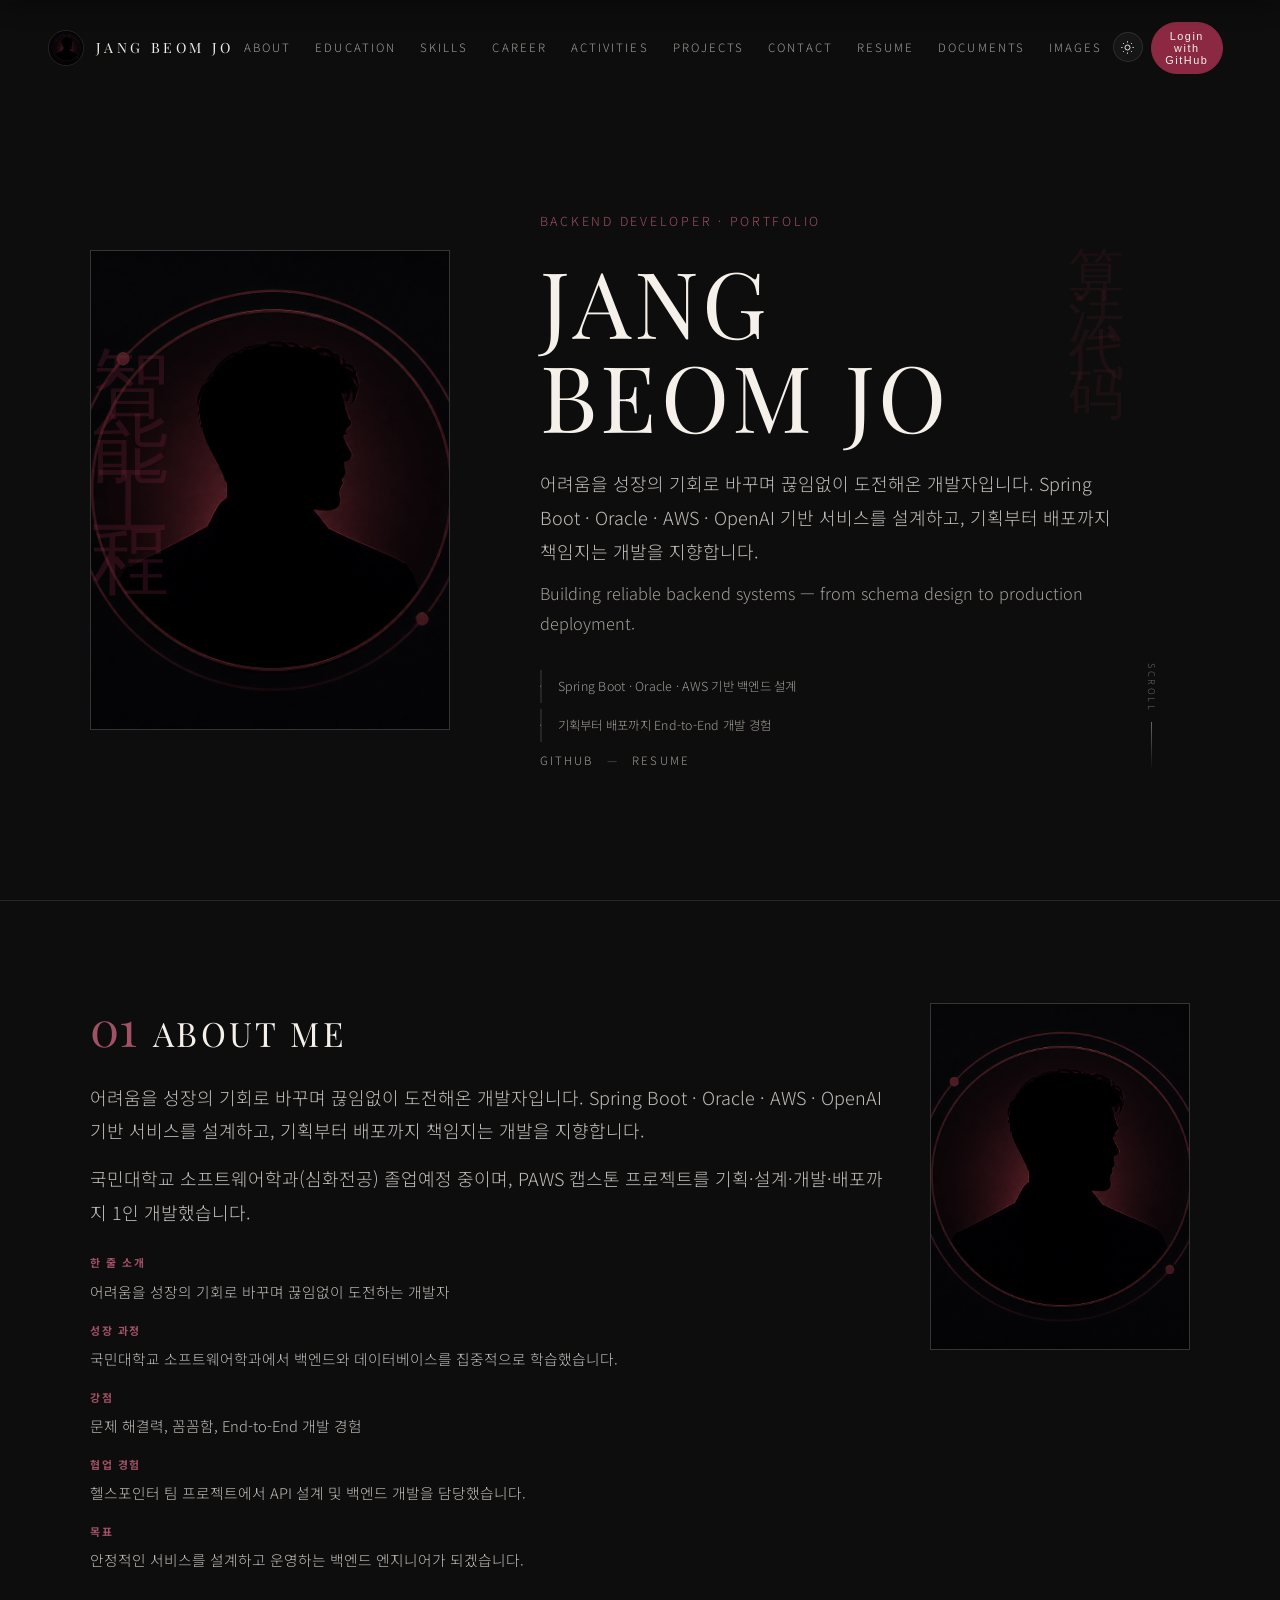
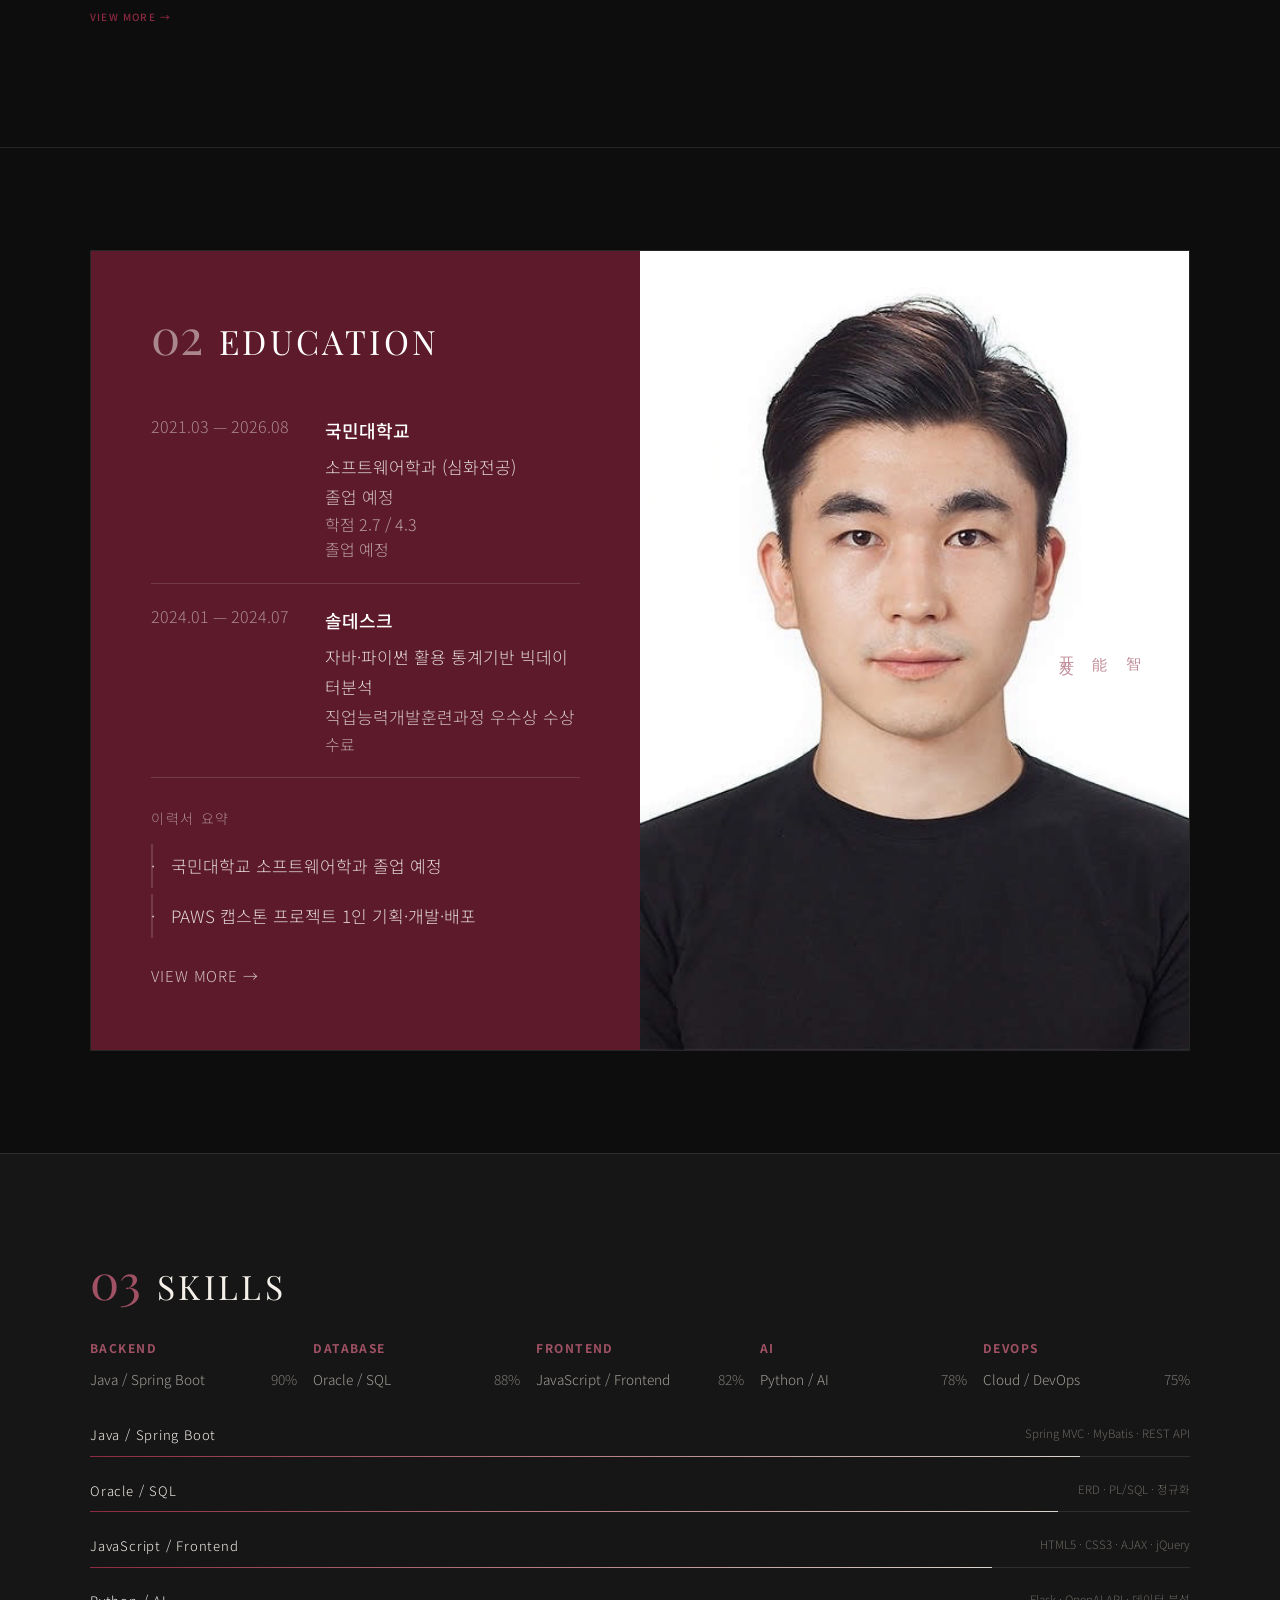
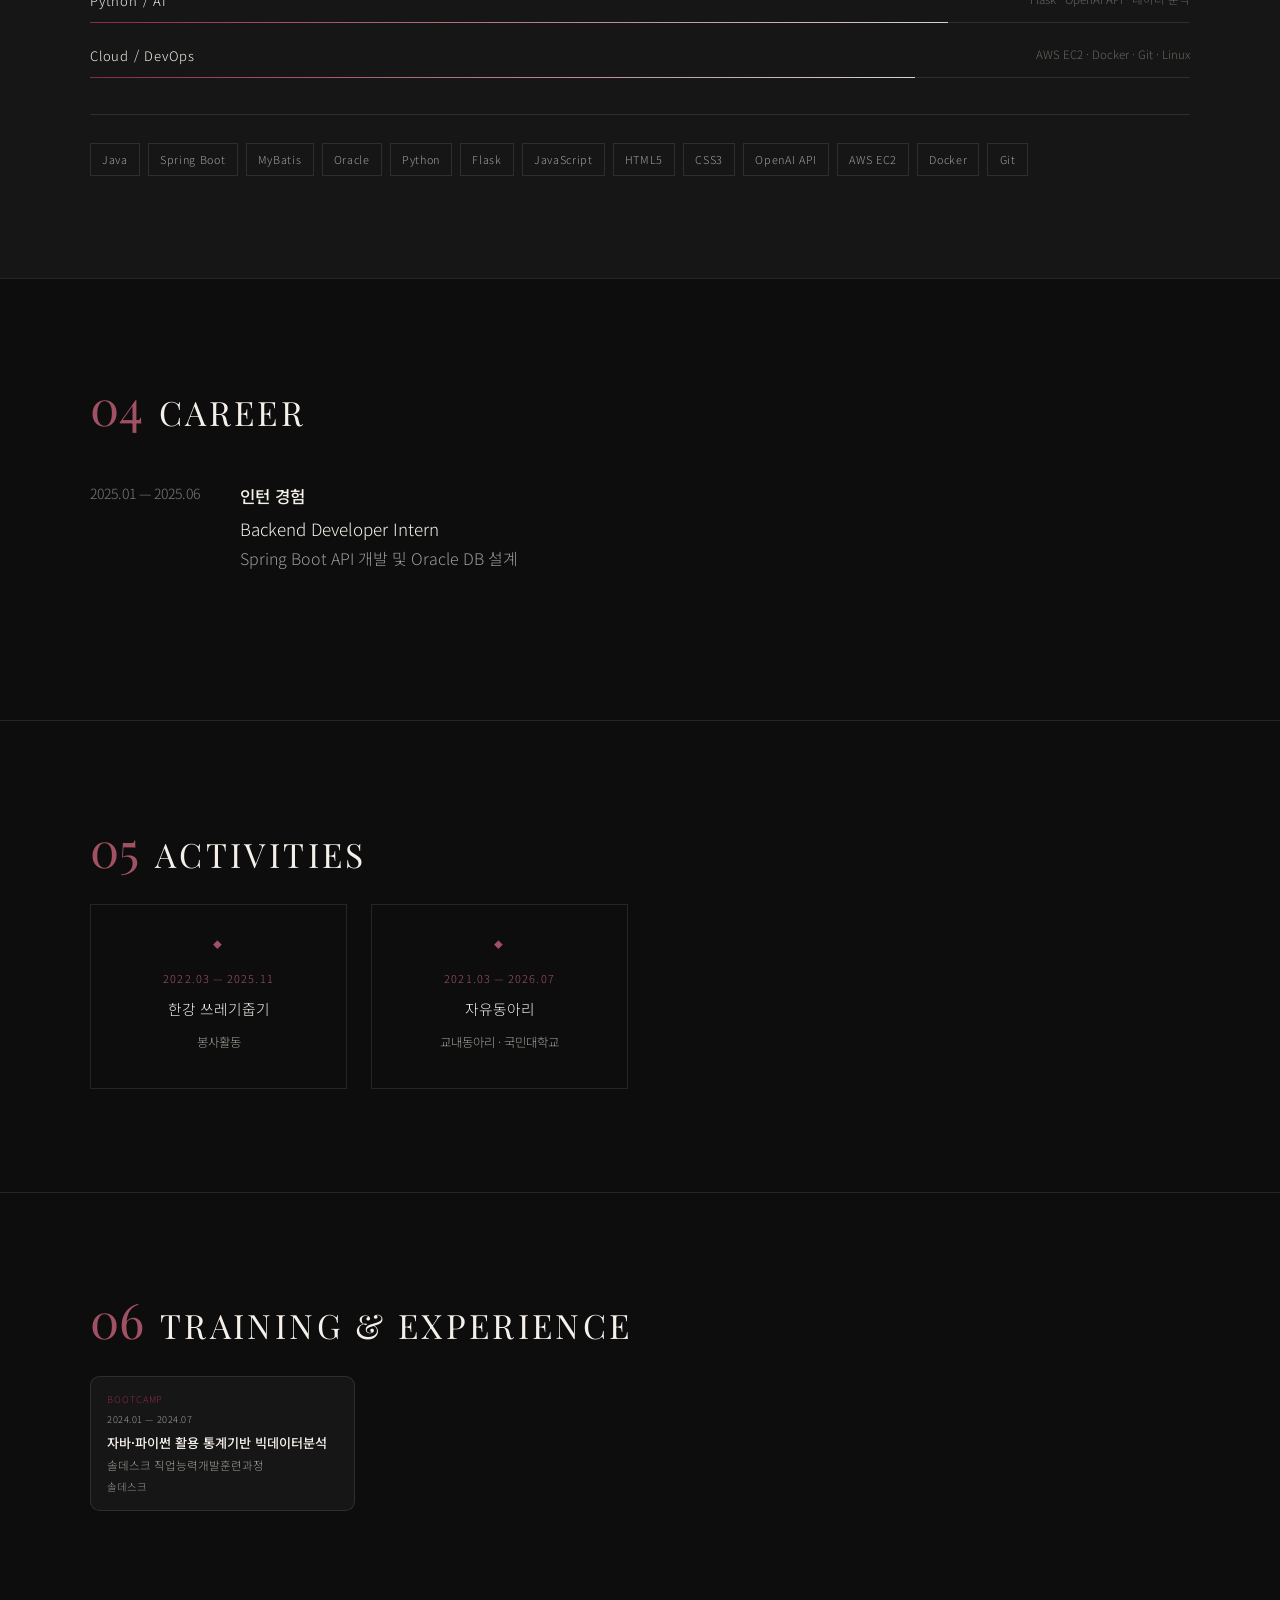
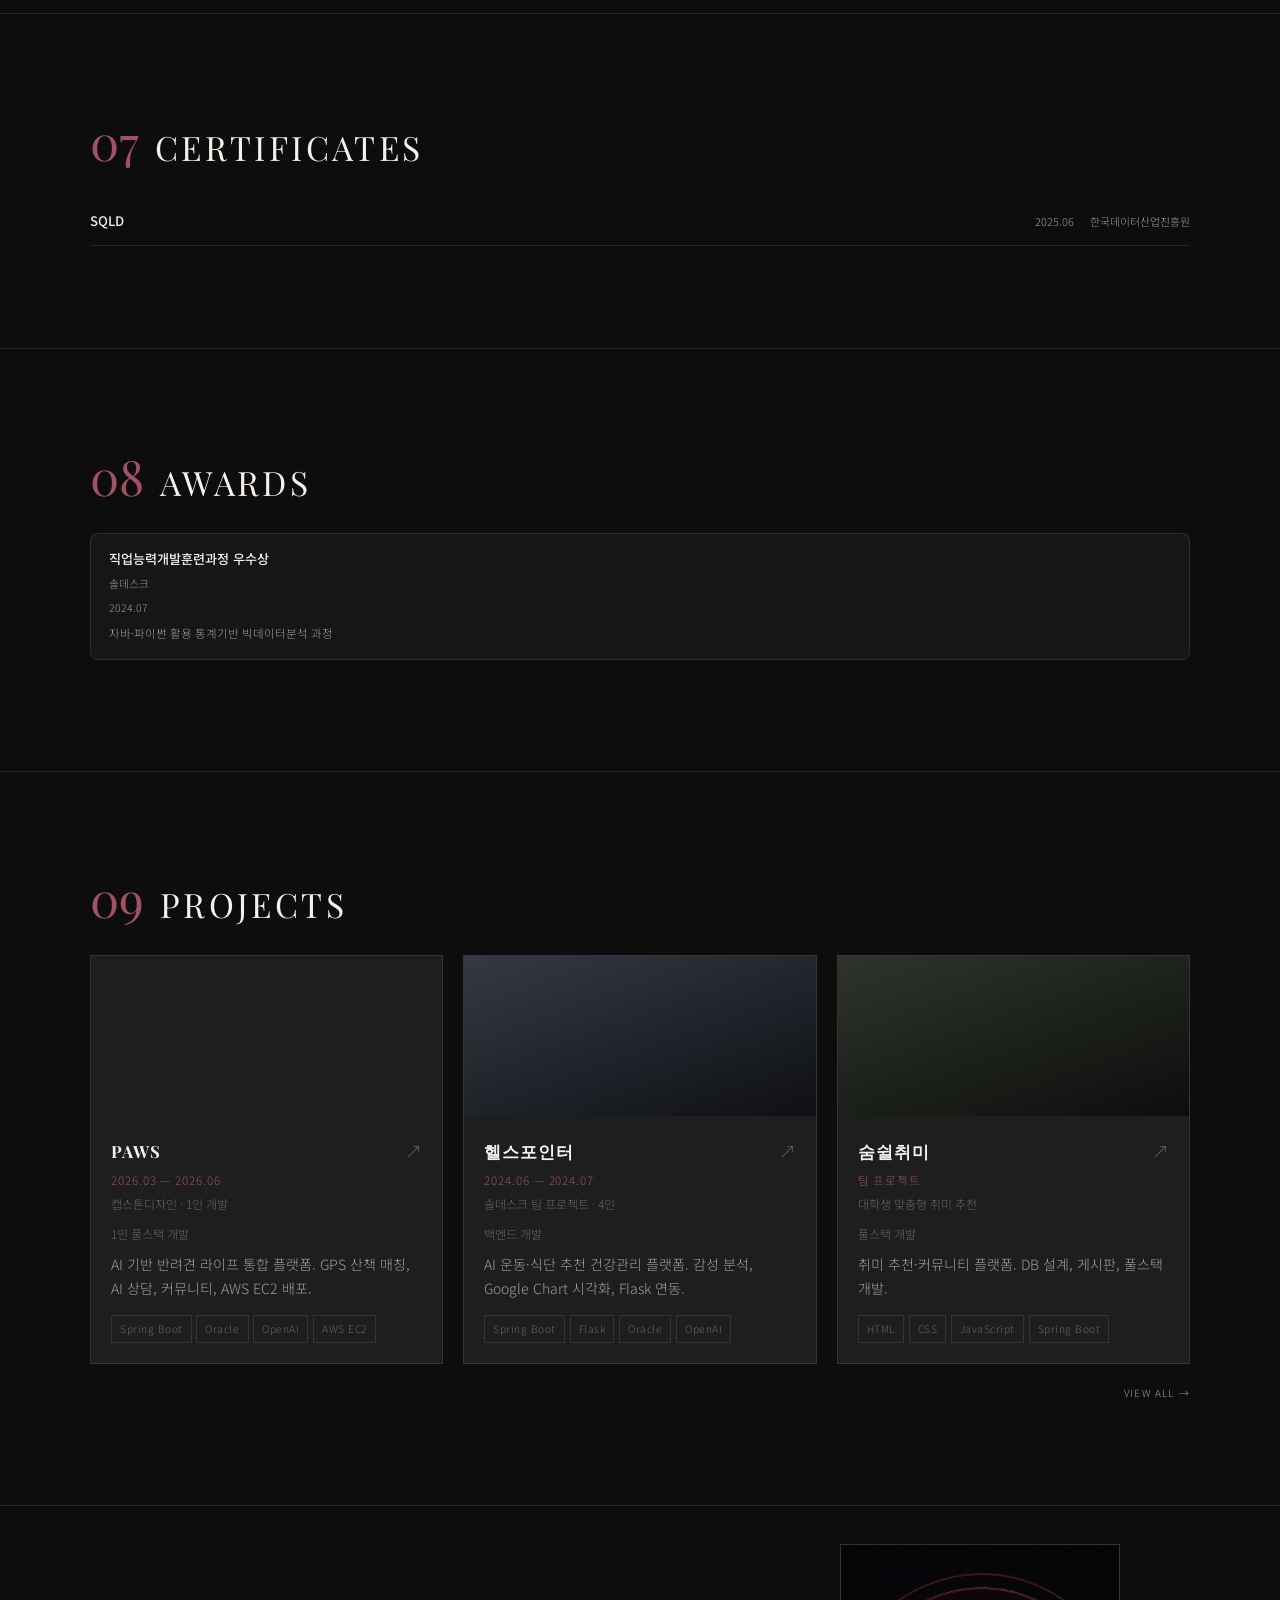
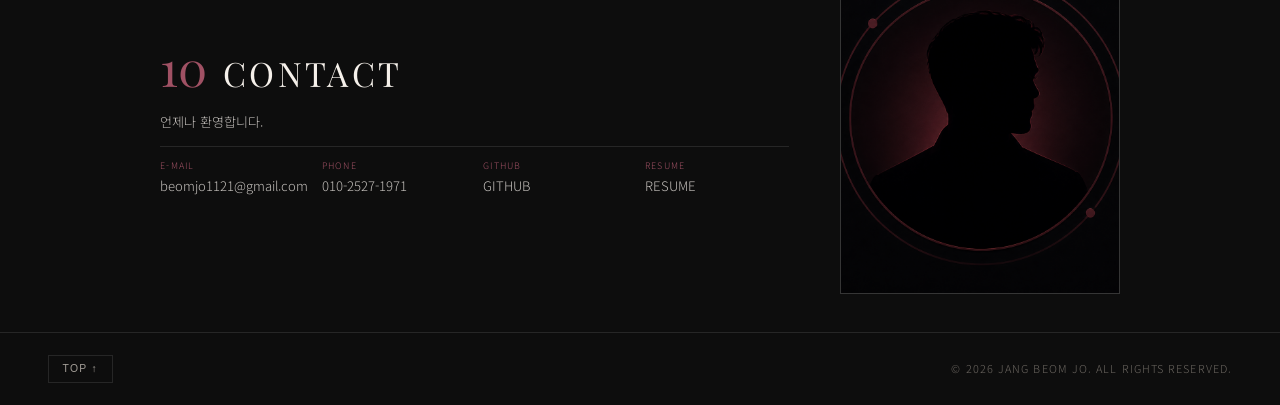
==== commit 9cb21212: "css 업데이트" ====
--- a/index.html
+++ b/index.html
@@ -9,8 +9,8 @@
   <link href="https://fonts.googleapis.com/css2?family=Cormorant+Garamond:ital@0;1&family=Noto+Sans+KR:wght@300;400;500&family=Playfair+Display:wght@400;600&display=swap" rel="stylesheet">
   <link rel="stylesheet" href="./css/style.css?v=20260824">
   <link rel="stylesheet" href="./css/themes.css?v=20260831">
-  <link rel="stylesheet" href="./css/mobile.css?v=20260830">
-  <link rel="stylesheet" href="./css/editor.css?v=20260824">
+  <link rel="stylesheet" href="./css/mobile.css?v=20260804">
+  <link rel="stylesheet" href="./css/editor.css?v=20260805">
   <link rel="stylesheet" href="./css/pages.css?v=20260716">
   <link rel="stylesheet" href="./css/editorial.css?v=20260831">
 </head>
@@ -244,17 +244,17 @@
   <script src="./js/editor/history.js"></script>
   <script src="./js/editor/autosave.js?v=20260801"></script>
   <script src="./js/editor/draft.js"></script>
-  <script src="./js/cms/shared.js?v=20260824"></script>
+  <script src="./js/cms/shared.js?v=20260803"></script>
   <script src="./js/editor/auth.js"></script>
   <script src="./js/editor/github.js"></script>
   <script src="./js/editor/upload.js"></script>
   <script src="./js/editor/ui.js"></script>
   <script src="./js/cms/github-panel.js"></script>
-  <script src="./js/cms/header.js?v=20260801"></script>
-  <script src="./js/editor/inline-editor.js?v=20260824"></script>
+  <script src="./js/cms/header.js?v=20260803"></script>
+  <script src="./js/editor/inline-editor.js?v=20260803"></script>
   <script src="./js/seo.js"></script>
   <script src="./js/theme.js?v=20260824"></script>
   <script src="./js/project-detail.js?v=20260824"></script>
-  <script src="./js/main.js?v=20260824"></script>
+  <script src="./js/main.js?v=20260803"></script>
 </body>
 </html>
--- a/css/mobile.css
+++ b/css/mobile.css
@@ -21,8 +21,15 @@
     margin-left: auto;
   }
 
-  #headerActions > :not(.theme-switcher) {
+  #headerActions > :not(.theme-switcher):not(.header-actions__btn--mobile-pinned) {
     display: none !important;
+  }
+
+  #headerActions .header-actions__btn--mobile-pinned {
+    display: inline-flex !important;
+    padding: 0.32rem 0.55rem;
+    font-size: 0.52rem;
+    min-height: 28px;
   }
 
   .site-header .theme-switcher {
@@ -188,7 +195,17 @@
   }
 
   .edit-mode .section-about .about-section-block {
-    padding: 0.58rem 0.68rem;
+    padding: 0.72rem 0.65rem;
+    margin-bottom: 0.45rem;
+  }
+
+  .edit-mode .about-intro-lines {
+    margin: 0.75rem 0 0.45rem;
+  }
+
+  .edit-mode #aboutText,
+  .edit-mode #aboutExtra {
+    margin-bottom: 0.55rem;
   }
 
   .section-about .section-headline {
@@ -226,12 +243,15 @@
     max-width: 100%;
   }
 
-  /* HERO — 모바일 풀스크린 + 사진 왼쪽 · 텍스트 오른쪽 */
+  /* HERO — 모바일: 100dvh 고정 · 스크롤 없음 · 화면 안에 맞춤 */
   .hero {
     position: relative;
-    min-height: auto;
+    height: 100dvh;
+    max-height: 100dvh;
+    min-height: 100dvh;
     padding: 0;
-    display: block;
+    display: flex;
+    flex-direction: column;
     overflow: hidden;
     isolation: isolate;
   }
@@ -263,9 +283,11 @@
   .hero-inner {
     position: relative;
     z-index: 1;
-    flex: none;
+    flex: 1 1 0;
+    min-height: 0;
+    overflow: hidden;
     display: grid;
-    grid-template-columns: min(140px, 38vw) 1fr;
+    grid-template-columns: min(144px, 38vw) 1fr;
     grid-template-areas:
       "eyebrow eyebrow"
       "portrait name"
@@ -274,13 +296,12 @@
       "tagline-en tagline-en"
       "intro-lines intro-lines";
     align-items: start;
-    align-content: center;
+    align-content: space-between;
     gap: 0.45rem 1rem;
     text-align: left;
     width: 100%;
     max-width: 100%;
-    min-height: 0;
-    padding: calc(4.5rem + env(safe-area-inset-top, 0px)) var(--page-gutter) 0.65rem;
+    padding: calc(4.45rem + env(safe-area-inset-top, 0px)) var(--page-gutter) 0.65rem;
     box-sizing: border-box;
   }
 
@@ -322,6 +343,7 @@
     grid-area: portrait;
     align-self: center;
     width: 100%;
+    max-height: min(26dvh, 185px);
   }
 
   .hero-eyebrow {
@@ -336,7 +358,7 @@
     text-align: center;
     font-size: 0.58rem;
     letter-spacing: 0.12em;
-    margin: 0 0 0.15rem;
+    margin: 0 0 0.12rem;
     line-height: 1.4;
     color: var(--accent-readable, var(--accent));
   }
@@ -345,34 +367,50 @@
     grid-area: name;
     font-size: clamp(1.55rem, 6.2vw, 1.85rem);
     line-height: 1.06;
-    margin: 1.15rem 0 0;
+    margin: 0.75rem 0 0;
     letter-spacing: 0.02em;
     color: var(--white);
   }
 
   .hero-tagline-ko {
     grid-area: tagline-ko;
-    font-size: 0.8rem;
-    line-height: 1.65;
-    margin: 0.55rem 0 0;
-    padding-top: 0.7rem;
+    font-size: 0.78rem;
+    line-height: 1.5;
+    margin: 0.4rem 0 0;
+    padding-top: 0.5rem;
     border-top: 1px solid var(--line);
     color: var(--body-soft);
-    display: block;
-    overflow: visible;
+    min-height: 0;
+    overflow: hidden;
+    display: -webkit-box;
+    -webkit-box-orient: vertical;
+    -webkit-line-clamp: 4;
     word-break: keep-all;
     overflow-wrap: anywhere;
   }
 
   .hero-tagline-en {
     grid-area: tagline-en;
-    font-size: 0.74rem;
-    line-height: 1.58;
-    margin: 0.35rem 0 0;
+    font-size: 0.72rem;
+    line-height: 1.45;
+    margin: 0.22rem 0 0;
     color: var(--body-muted);
-    display: block;
-    overflow: visible;
+    min-height: 0;
+    overflow: hidden;
+    display: -webkit-box;
+    -webkit-box-orient: vertical;
+    -webkit-line-clamp: 2;
     overflow-wrap: anywhere;
+  }
+
+  .edit-mode .hero-tagline-ko,
+  .edit-mode #heroIntro {
+    -webkit-line-clamp: 5;
+  }
+
+  .edit-mode .hero-tagline-en,
+  .edit-mode #heroTaglineEn {
+    -webkit-line-clamp: 3;
   }
 
   .hero-links {
@@ -382,7 +420,7 @@
     font-size: 0.6rem;
     gap: 0.5rem;
     flex-wrap: wrap;
-    margin-top: 0.15rem;
+    margin-top: 0.2rem;
     letter-spacing: 0.12em;
     color: var(--muted-readable, var(--muted));
   }
@@ -404,11 +442,16 @@
     display: flex;
     flex-direction: column;
     align-items: center;
-    gap: 0.75rem;
+    justify-content: flex-end;
+    gap: 0.42rem;
     margin-top: 0;
+    flex: 0 0 clamp(10.5rem, 36dvh, 14rem);
+    max-height: clamp(10.5rem, 36dvh, 14rem);
+    min-height: 0;
+    overflow: hidden;
     position: relative;
     z-index: 1;
-    padding: 0.85rem var(--page-gutter) calc(1.15rem + env(safe-area-inset-bottom, 0px));
+    padding: 0.5rem var(--page-gutter) calc(0.85rem + env(safe-area-inset-bottom, 0px));
     background: linear-gradient(
       to top,
       color-mix(in srgb, var(--black) 94%, transparent) 0%,
@@ -421,10 +464,13 @@
     display: flex;
     flex-wrap: wrap;
     justify-content: center;
-    gap: 0.4rem;
+    gap: 0.32rem;
     width: 100%;
     max-width: 24rem;
-    min-height: 1.5rem;
+    min-height: 0;
+    max-height: 2.1rem;
+    overflow: hidden;
+    flex-shrink: 1;
   }
 
   .hero-chips:empty {
@@ -565,13 +611,59 @@
 
   .portrait-frame--hero {
     width: 100%;
-    max-width: 148px;
-    max-height: min(42vh, 220px);
+    max-width: 134px;
+    max-height: 100%;
     aspect-ratio: 3 / 4;
     margin: 0;
     box-shadow: 0 12px 32px color-mix(in srgb, var(--black) 22%, transparent);
   }
 
+  .hero-journey {
+    width: 100%;
+    max-width: 24rem;
+    flex-shrink: 0;
+    overflow: hidden;
+    padding: 0.5rem 0.38rem;
+    gap: 0.28rem;
+  }
+
+  .hero-journey__item span {
+    display: block;
+    max-width: 100%;
+    white-space: nowrap;
+    overflow: hidden;
+    text-overflow: ellipsis;
+  }
+
+  .hero-journey--compact {
+    padding: 0.38rem 0.28rem;
+    gap: 0.2rem;
+  }
+
+  .hero-journey--compact .hero-journey__item strong {
+    font-size: 0.62rem;
+  }
+
+  .hero-journey--compact .hero-journey__item span {
+    font-size: 0.42rem;
+  }
+
+  .hero-journey--dense .hero-journey__item strong {
+    font-size: 0.56rem;
+  }
+
+  .hero-journey--dense .hero-journey__item span {
+    font-size: 0.38rem;
+  }
+
+  .hero-quick {
+    flex-shrink: 0;
+  }
+
+  .hero-scroll-cue {
+    flex-shrink: 0;
+  }
+
   .portrait-frame--hero img {
     width: 100%;
     height: 100%;
@@ -581,6 +673,110 @@
 
   .hero-body .hero-scroll {
     display: none;
+  }
+
+  .edit-mode .hero {
+    height: auto;
+    min-height: auto;
+    max-height: none;
+    overflow: visible;
+    display: flex;
+    flex-direction: column;
+    padding-bottom: 1rem;
+  }
+
+  .edit-mode .hero-inner {
+    overflow: visible;
+    min-height: auto;
+    flex: none;
+    display: flex;
+    flex-direction: column;
+    align-content: stretch;
+    align-items: stretch;
+    gap: 0.65rem;
+    padding-bottom: 1rem;
+  }
+
+  .edit-mode .hero-inner.container::before,
+  .edit-mode .hero-inner.container::after {
+    display: none;
+  }
+
+  .edit-mode .hero-portrait {
+    align-self: center;
+    width: min(160px, 52vw);
+    max-height: none;
+    order: 1;
+  }
+
+  .edit-mode .hero-eyebrow {
+    order: 0;
+    white-space: normal;
+    text-align: center;
+    overflow: visible;
+    text-overflow: unset;
+  }
+
+  .edit-mode .hero-name {
+    order: 2;
+    margin: 0;
+    text-align: center;
+    font-size: clamp(1.45rem, 5.5vw, 1.75rem);
+  }
+
+  .edit-mode .hero-tagline-ko,
+  .edit-mode #heroIntro {
+    order: 3;
+    -webkit-line-clamp: unset;
+    display: block;
+    overflow: visible;
+    min-height: 2.5em;
+    margin-top: 0.35rem;
+    padding-top: 0.55rem;
+  }
+
+  .edit-mode .hero-tagline-en,
+  .edit-mode #heroTaglineEn {
+    order: 4;
+    -webkit-line-clamp: unset;
+    display: block;
+    overflow: visible;
+    min-height: 1.8em;
+    margin-top: 0.25rem;
+  }
+
+  .edit-mode .hero-links {
+    order: 5;
+    justify-content: center;
+    margin-top: 0.35rem;
+  }
+
+  .edit-mode .hero-intro-block {
+    order: 6;
+    margin-top: 0.45rem;
+    padding-top: 0.65rem;
+  }
+
+  .edit-mode .hero-mobile-bar {
+    order: 7;
+    flex: none;
+    max-height: none;
+    min-height: 0;
+    overflow: visible;
+    padding-top: 0.65rem;
+    margin-top: 0.35rem;
+  }
+
+  .edit-mode .hero-chips {
+    max-height: none;
+    overflow: visible;
+  }
+
+  .edit-mode .hero-journey {
+    display: flex;
+    flex-direction: column;
+    gap: 0.45rem;
+    width: 100%;
   }
 
   .hero-intro-block {
@@ -1047,9 +1243,11 @@
   }
 
   .hero {
-    min-height: auto !important;
-    height: auto;
-    display: block;
+    height: 100dvh;
+    max-height: 100dvh;
+    min-height: 100dvh;
+    display: flex;
+    flex-direction: column;
     padding: 0;
   }
 
@@ -1059,14 +1257,15 @@
   }
 
   .hero-inner {
-    grid-template-columns: min(128px, 34vw) 1fr;
-    gap: 0.3rem 0.95rem;
-    padding-top: calc(4.25rem + env(safe-area-inset-top, 0px));
+    grid-template-columns: min(132px, 36vw) 1fr;
+    gap: 0.5rem 0.95rem;
+    padding-top: calc(4.35rem + env(safe-area-inset-top, 0px));
+    padding-bottom: 0.75rem;
   }
 
   .portrait-frame--hero {
-    max-width: 128px;
-    max-height: min(38vh, 190px);
+    max-width: 132px;
+    max-height: none;
   }
 
   .hero-name {
--- a/css/editor.css
+++ b/css/editor.css
@@ -255,6 +255,19 @@
   margin-left: 0.4rem;
 }
 
+.edit-mode .edit-add-btn,
+.edit-mode .edit-add-btn.edit-only {
+  display: inline-flex !important;
+  align-items: center;
+  touch-action: manipulation;
+  -webkit-tap-highlight-color: transparent;
+}
+
+.edit-mode .edit-ctrl-btn {
+  touch-action: manipulation;
+  -webkit-tap-highlight-color: transparent;
+}
+
 .edit-add-btn {
   display: none;
   margin-top: 1rem;
@@ -269,7 +282,6 @@
   transition: all 0.2s;
 }
 
-.edit-mode .edit-add-btn { display: inline-block; }
 .edit-add-btn:hover {
   background: var(--edit-accent-bg-hover, rgba(122, 31, 31, 0.1));
   border-color: var(--edit-accent, var(--accent-readable));
@@ -742,3 +754,211 @@
   }
 }
 
+/* ===================================================
+   모바일 편집 모드 — 겹침 방지 · 터치 친화 레이아웃
+   =================================================== */
+@media (max-width: 960px) {
+  /* 편집 필드 — outline 대신 border, 여백 확보 */
+  .edit-mode .is-editable {
+    position: relative;
+    display: block;
+    width: 100%;
+    max-width: 100%;
+    box-sizing: border-box;
+    outline: none;
+    border: 1px dashed var(--edit-accent-soft, var(--edit-accent-dim, rgba(122, 31, 31, 0.45)));
+    border-radius: 4px;
+    padding: 0.42rem 0.5rem;
+    margin: 0 0 0.55rem;
+    min-height: 2rem;
+    line-height: 1.5;
+    overflow: visible;
+    -webkit-line-clamp: unset;
+    word-break: break-word;
+    overflow-wrap: anywhere;
+  }
+
+  .edit-mode .is-editable::after {
+    display: none;
+  }
+
+  .edit-mode .is-editable:focus {
+    outline: none;
+    border-color: var(--edit-accent, var(--accent-readable));
+    border-style: solid;
+    background: var(--edit-accent-bg-hover, rgba(122, 31, 31, 0.08));
+  }
+
+  /* 리스트 항목 — 카드형 세로 스택, 컨트롤을 텍스트 위로 분리 */
+  .edit-mode .edit-list-item {
+    display: flex;
+    flex-direction: column;
+    gap: 0.4rem;
+    padding: 0.65rem 0.65rem 0.75rem !important;
+    margin-bottom: 0.55rem;
+    border: 1px solid var(--line);
+    border-radius: 0.55rem;
+    background: color-mix(in srgb, var(--surface) 94%, var(--black));
+    box-sizing: border-box;
+    min-width: 0;
+  }
+
+  .edit-mode .edit-list-item__controls {
+    position: static !important;
+    top: auto !important;
+    right: auto !important;
+    transform: none !important;
+    order: -1;
+    align-self: stretch;
+    width: 100%;
+    flex-shrink: 0;
+    margin: 0 0 0.35rem;
+    padding-bottom: 0.35rem;
+    border-bottom: 1px solid var(--line);
+    gap: 0.35rem;
+    justify-content: flex-end;
+    z-index: 2;
+  }
+
+  .edit-mode .edit-ctrl-btn {
+    width: 34px;
+    height: 34px;
+    min-width: 34px;
+    min-height: 34px;
+    font-size: 0.78rem;
+  }
+
+  .edit-mode .about-section-block.edit-list-item {
+    padding-right: 0.65rem !important;
+  }
+
+  .edit-mode .about-section-block h4,
+  .edit-mode .about-section-block p {
+    margin: 0;
+    width: 100%;
+  }
+
+  .edit-mode .detail-lines li.edit-list-item {
+    padding: 0.65rem 0.65rem 0.65rem 0.85rem;
+    margin-bottom: 0.55rem;
+    border-left: 2px solid var(--line);
+  }
+
+  .edit-mode .detail-lines li.edit-list-item::before {
+    top: 0.72rem;
+  }
+
+  .edit-mode .hero-journey__item.edit-list-item {
+    padding-top: 0.65rem !important;
+    align-items: stretch;
+  }
+
+  .edit-mode .hero-journey .edit-list-item__controls {
+    align-self: flex-end;
+  }
+
+  /* 스킬 바 — 필드 세로 배치 */
+  .edit-mode .skill-bar.edit-list-item {
+    gap: 0.45rem;
+  }
+
+  .edit-mode .skill-bar__label {
+    display: flex;
+    flex-direction: column;
+    align-items: stretch;
+    gap: 0.4rem;
+    width: 100%;
+    margin-bottom: 0.35rem;
+  }
+
+  .edit-mode .skill-bar__label span {
+    display: block;
+    width: 100%;
+    max-width: 100%;
+  }
+
+  .edit-mode .skill-bar__meta {
+    margin-top: 0.25rem;
+  }
+
+  /* 타임라인 — 필드 세로 스택 */
+  .edit-mode .timeline-full li.edit-list-item {
+    display: flex;
+    flex-direction: column;
+    gap: 0.35rem;
+    padding: 0.75rem 0.65rem !important;
+    border-bottom: none;
+  }
+
+  .edit-mode .timeline-full li.edit-list-item time,
+  .edit-mode .timeline-full li.edit-list-item strong,
+  .edit-mode .timeline-full li.edit-list-item span,
+  .edit-mode .timeline-full li.edit-list-item p,
+  .edit-mode .timeline-full li.edit-list-item small {
+    display: block;
+    width: 100%;
+    max-width: 100%;
+    margin: 0;
+  }
+
+  .edit-mode .timeline-compact li.edit-list-item {
+    padding: 0.65rem !important;
+    margin-bottom: 0.45rem;
+    border: 1px solid var(--line);
+    border-radius: 0.5rem;
+  }
+
+  /* 활동·교육·자격증 카드 */
+  .edit-mode .activity-card.edit-list-item,
+  .edit-mode .training-card.edit-list-item,
+  .edit-mode .cert-item.edit-list-item,
+  .edit-mode .award-item.edit-list-item {
+    padding: 0.7rem 0.65rem !important;
+  }
+
+  .edit-mode .stack-line.edit-list-item {
+    padding: 0.6rem 0.65rem !important;
+    gap: 0.35rem;
+  }
+
+  .edit-mode .stack-line.edit-list-item p {
+    margin: 0;
+    width: 100%;
+  }
+
+  /* 프로젝트 카드 컨트롤 — 상단 우측 고정, 본문과 분리 */
+  .edit-mode .project-card__controls {
+    top: 0.35rem;
+    right: 0.35rem;
+    flex-wrap: wrap;
+    max-width: calc(100% - 0.7rem);
+    justify-content: flex-end;
+  }
+
+  .edit-mode .project-card__body {
+    padding-top: 2.5rem;
+  }
+
+  .edit-mode .project-card [data-edit-field] {
+    display: block;
+    margin-bottom: 0.35rem;
+  }
+
+  /* 추가 버튼 — 터치 영역 확대 */
+  .edit-mode .edit-add-btn {
+    width: 100%;
+    justify-content: center;
+    min-height: 40px;
+    margin-top: 0.55rem;
+    margin-bottom: 0.35rem;
+    padding: 0.55rem 0.85rem;
+    font-size: 0.72rem;
+  }
+
+  /* 연락처 필드 */
+  .edit-mode .contact-link-field {
+    min-height: 2.2rem;
+    padding: 0.4rem 0.5rem;
+  }
+}
+
--- a/css/pages.css
+++ b/css/pages.css
@@ -738,7 +738,12 @@
 
 .award-item {
   grid-template-columns: 1fr;
-  gap: 0.2rem;
+  gap: 0.35rem;
+  padding: 1rem 1.15rem;
+  margin-bottom: 0.55rem;
+  border: 1px solid var(--line);
+  border-radius: 0.5rem;
+  background: color-mix(in srgb, var(--black) 4%, var(--surface));
 }
 
 .cert-item strong,
